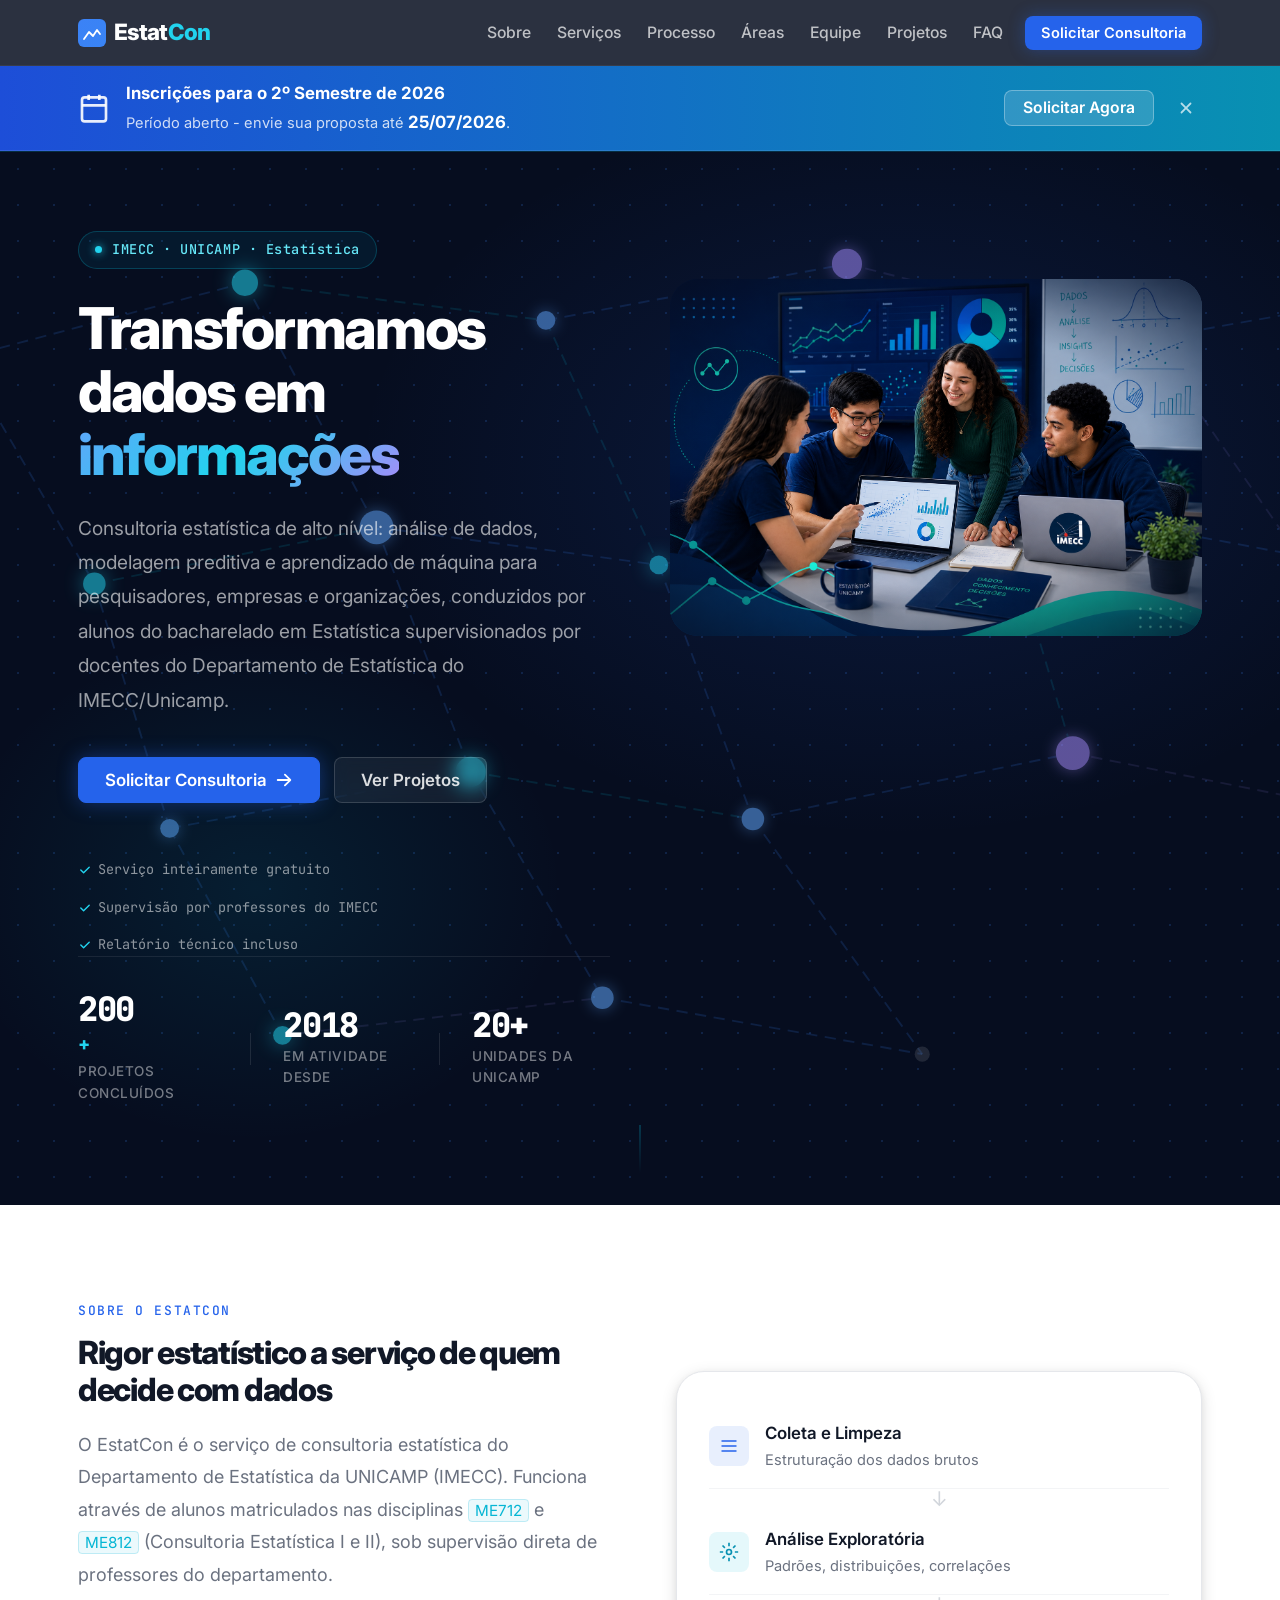
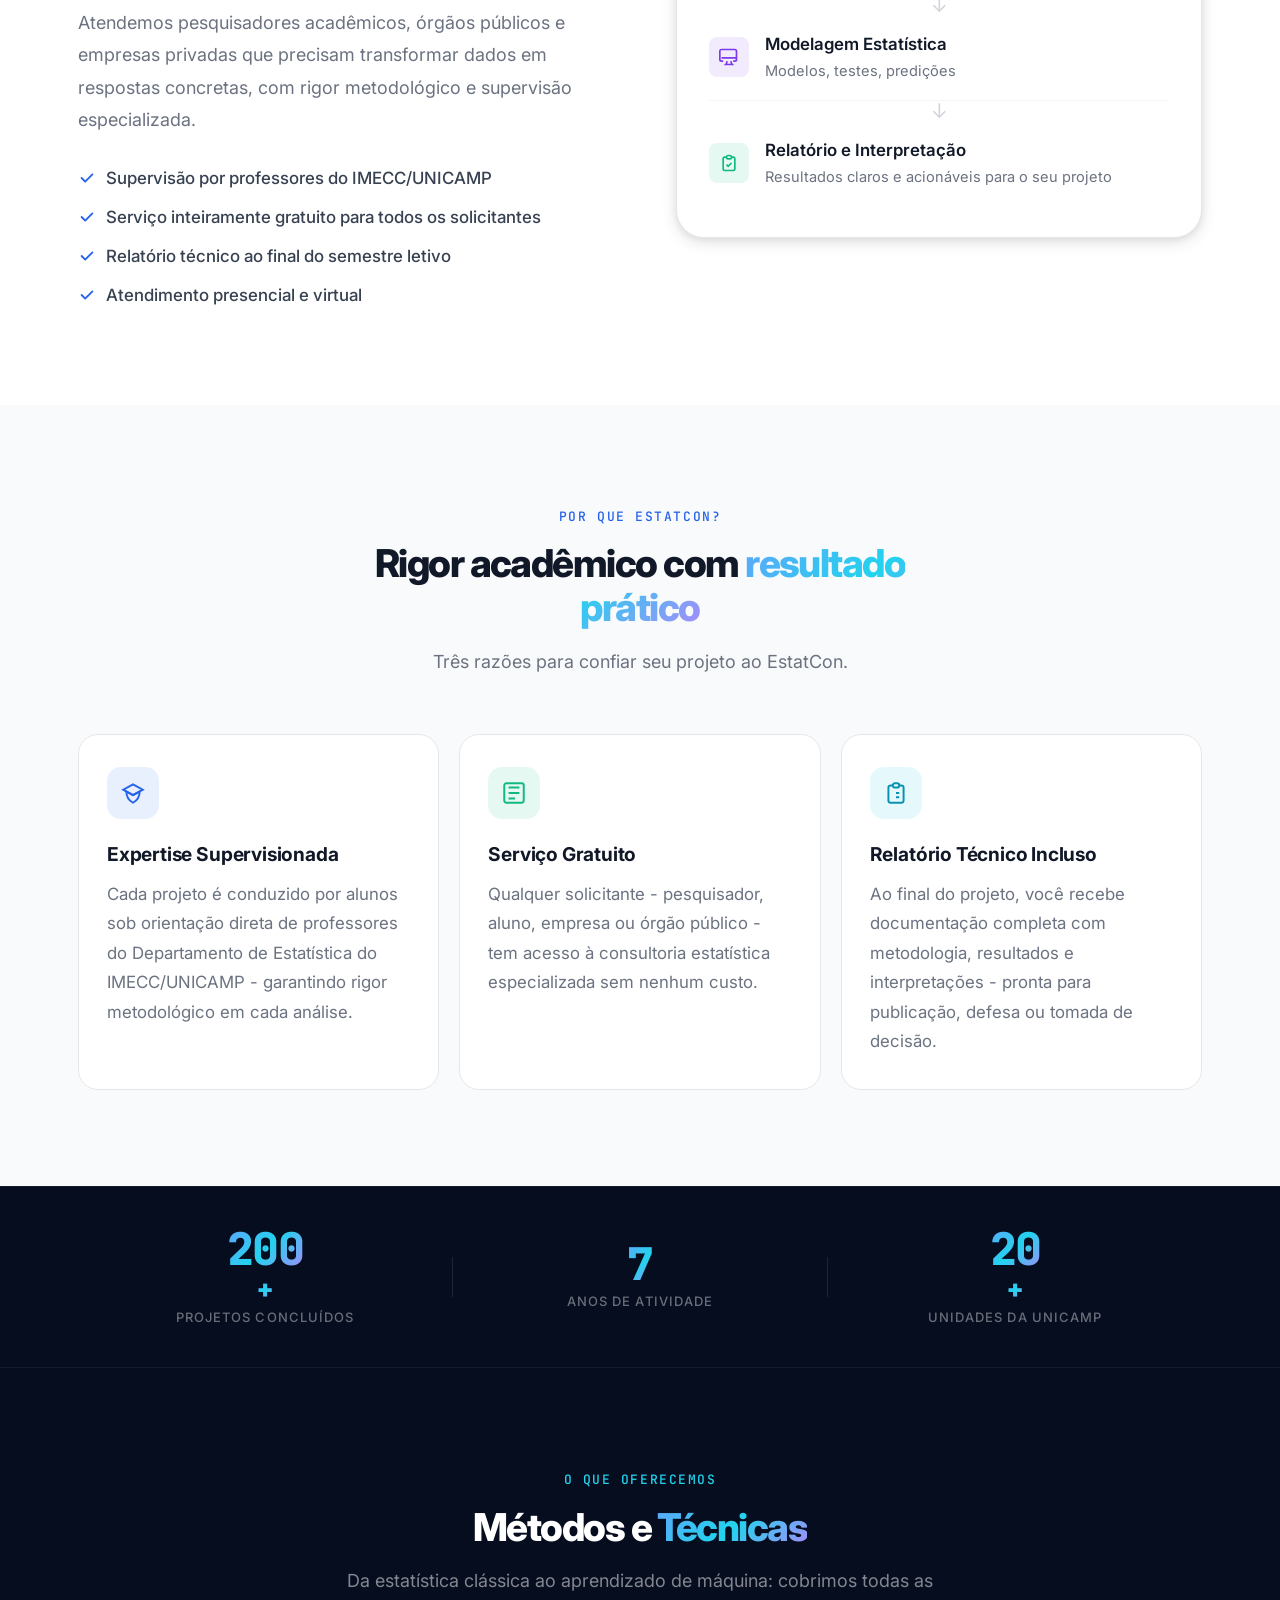
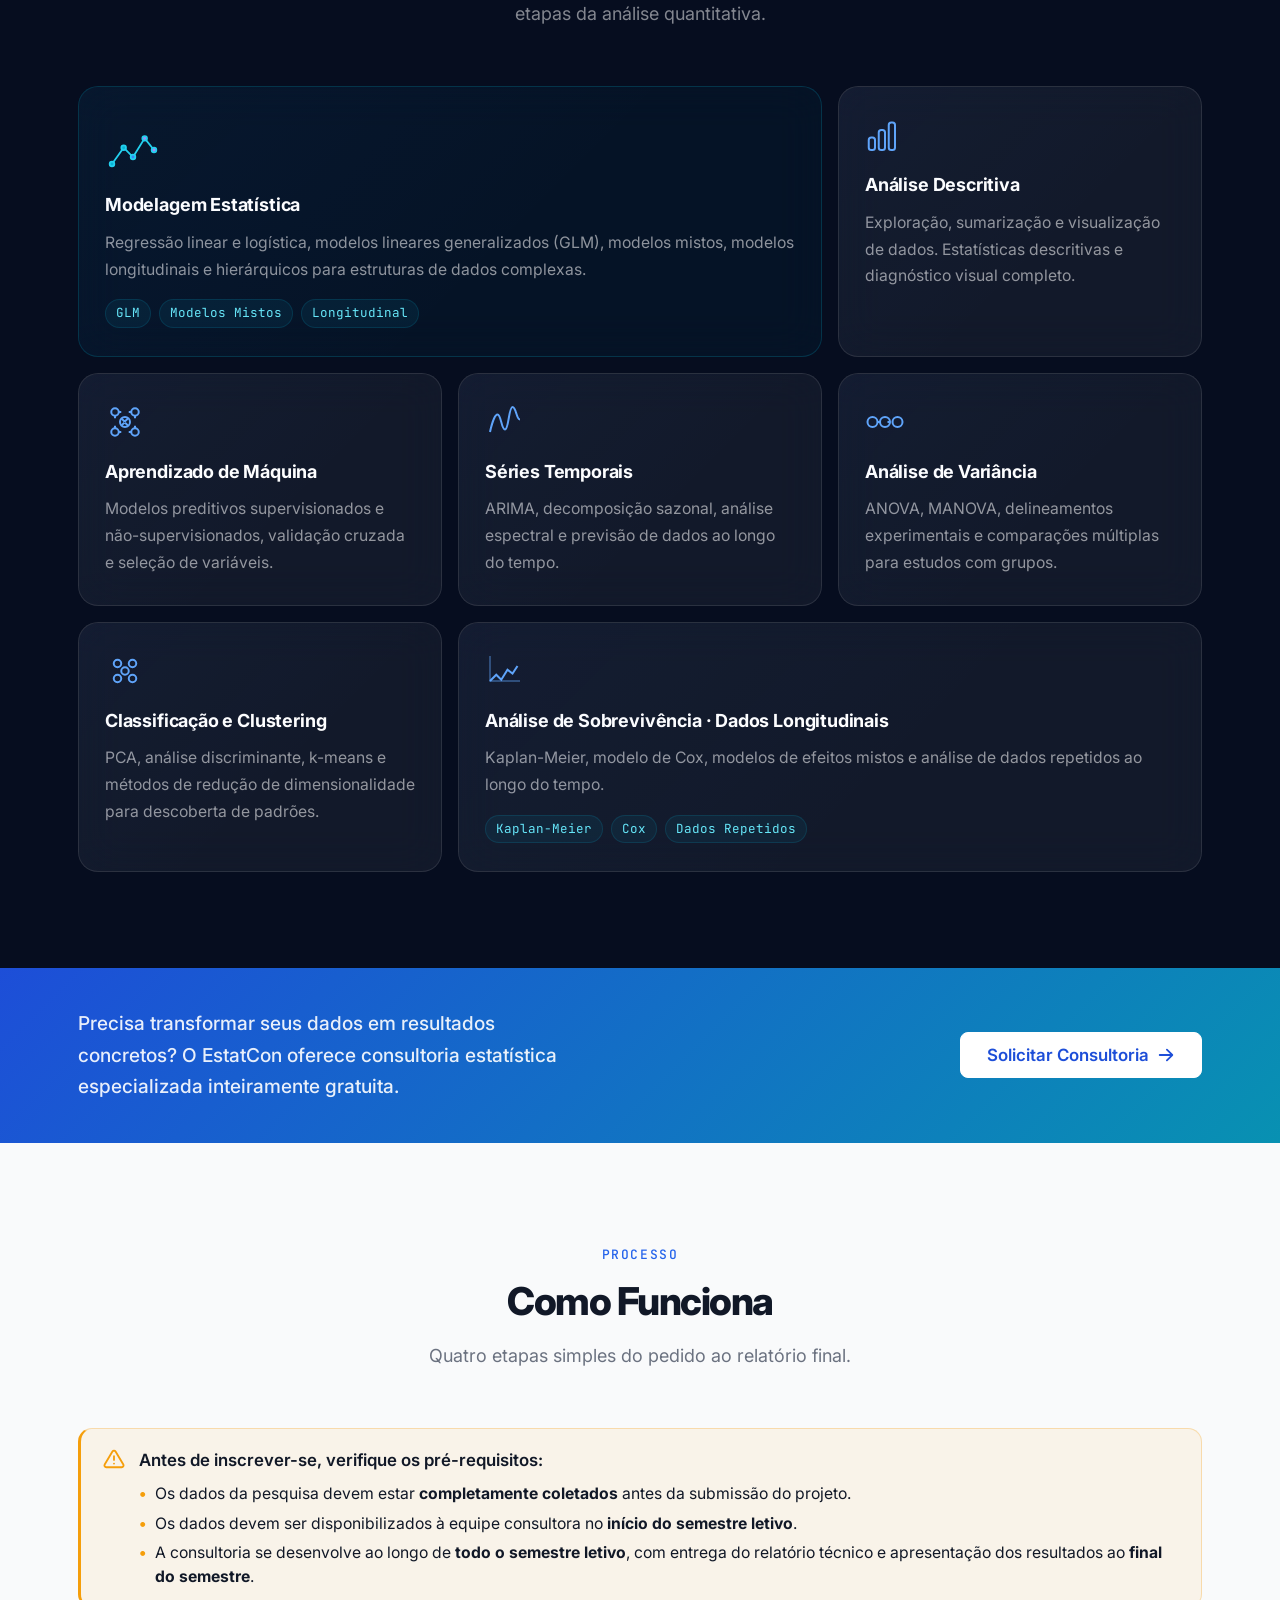
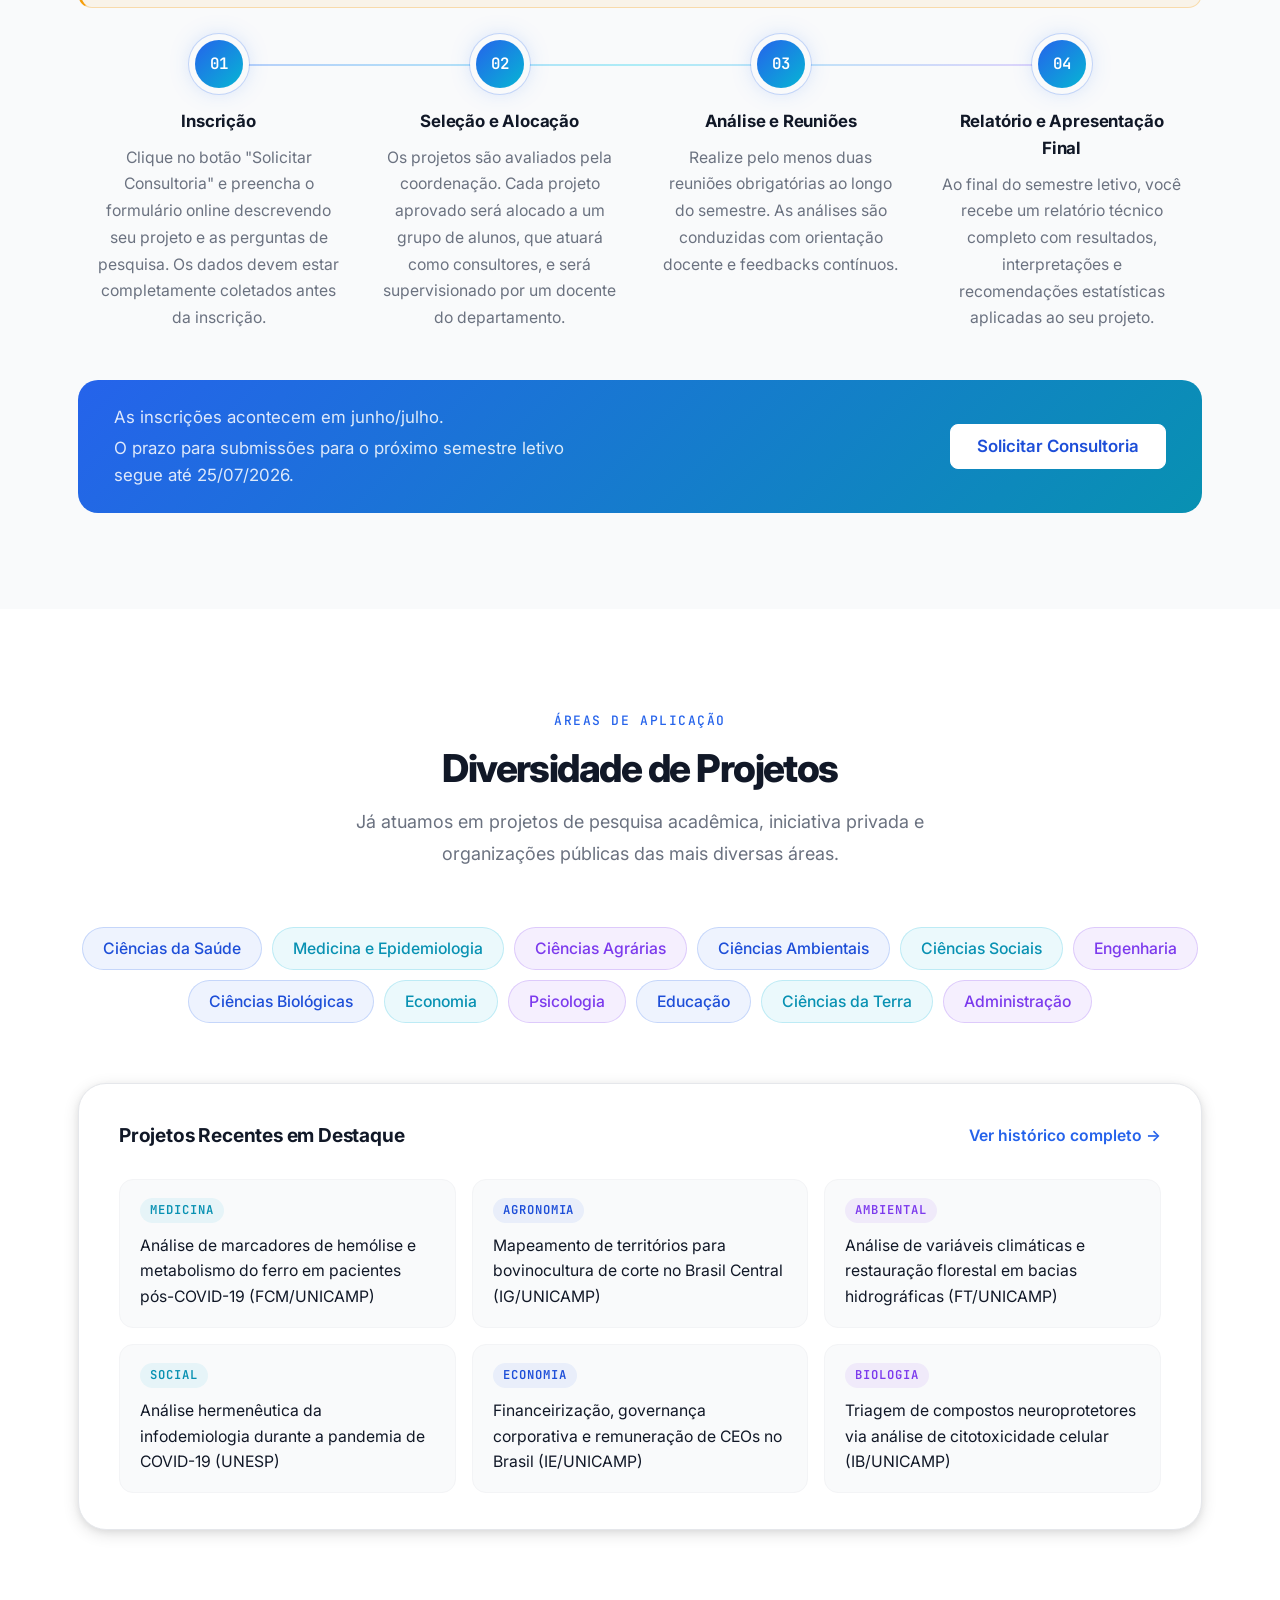
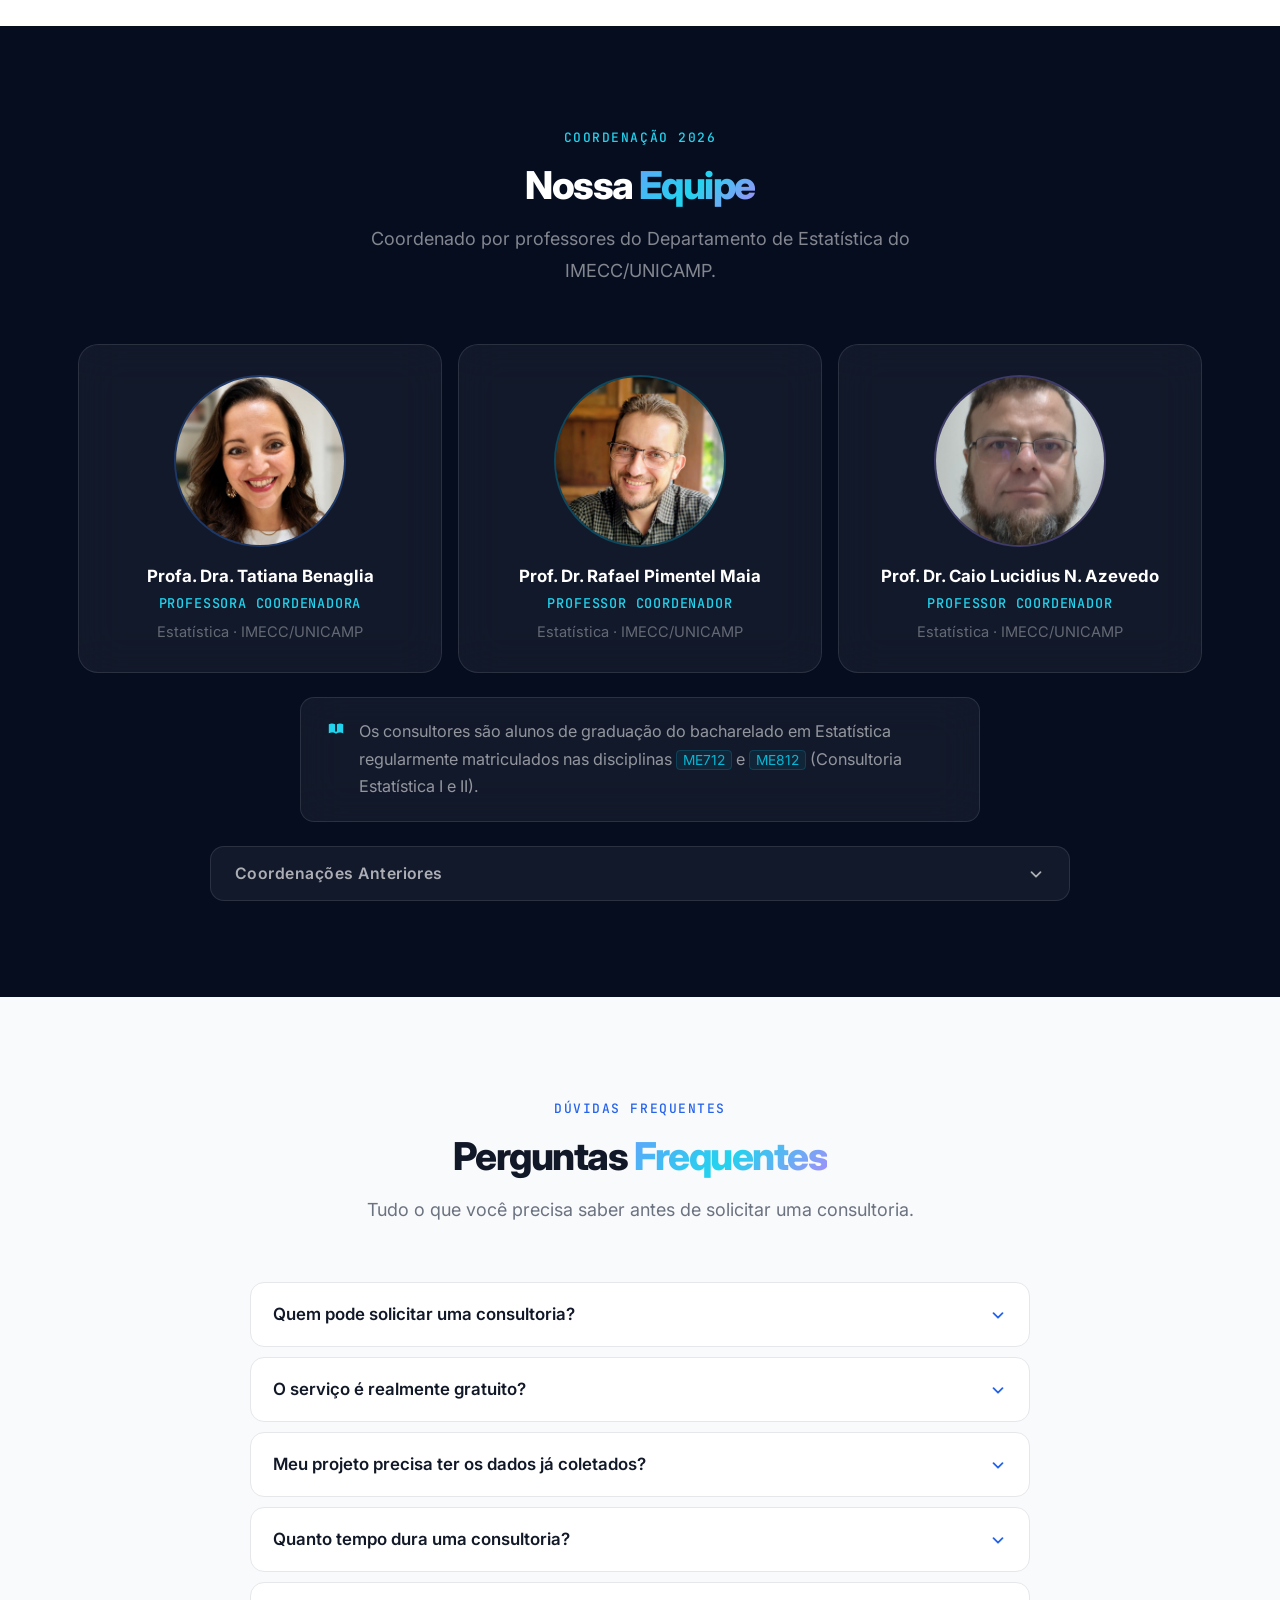
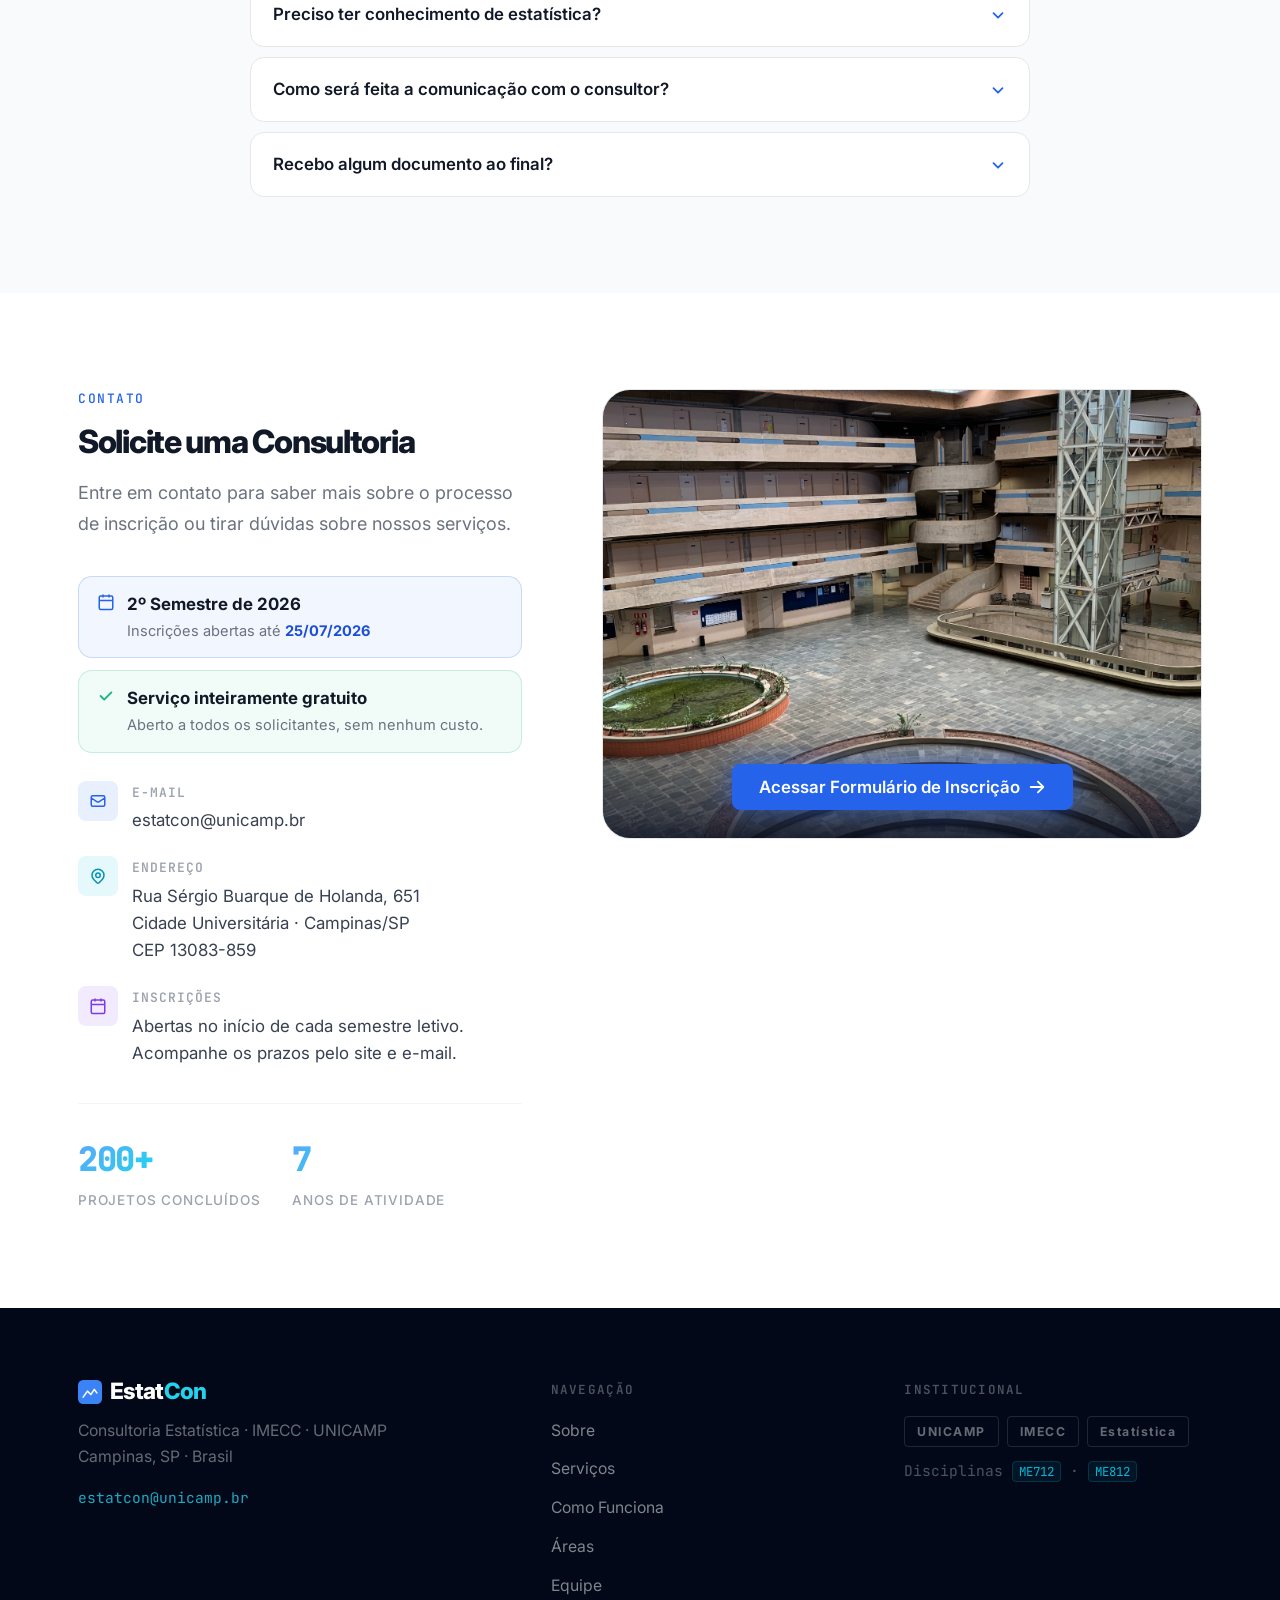
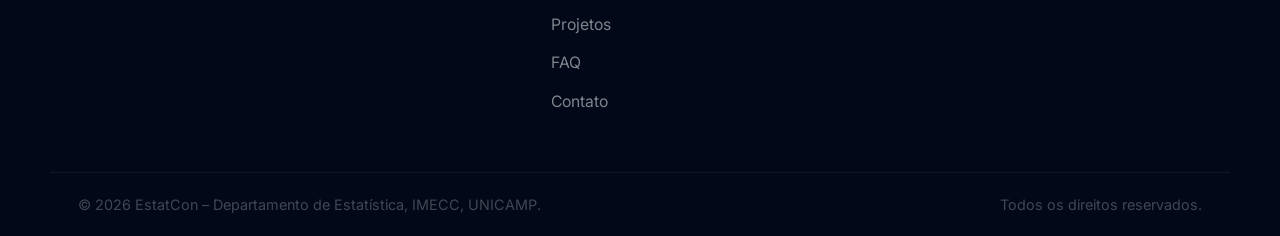
==== index.html @ 81c62fe1 "Add prof. Caio Azevedo's photo to team section Replaces placeholder avatar icon with actual photo, m" ====
<!DOCTYPE html>
<html lang="pt-BR">
<head>
  <meta charset="UTF-8" />
  <meta name="viewport" content="width=device-width, initial-scale=1.0" />
  <title>EstatCon – Consultoria Estatística UNICAMP</title>
  <meta name="description" content="Serviço de consultoria estatística da UNICAMP. Análise de dados, modelos preditivos e IA para pesquisadores, empresas e organizações." />
  <link rel="preconnect" href="https://fonts.googleapis.com" />
  <link rel="preconnect" href="https://fonts.gstatic.com" crossorigin />
  <link href="https://fonts.googleapis.com/css2?family=Inter:wght@400;500;600;700;800&family=JetBrains+Mono:wght@400;500&display=swap" rel="stylesheet" />
  <link rel="stylesheet" href="style.css" />
</head>
<body>

  <!-- SKIP LINK -->
  <a href="#main-content" class="skip-link">Pular para o conteúdo</a>

  <!-- NAV -->
  <header class="nav-wrap" id="top">
    <nav class="nav container">
      <a href="#top" class="nav-logo" aria-label="EstatCon – início">
        <span class="logo-mark" aria-hidden="true">
          <svg width="28" height="28" viewBox="0 0 28 28" fill="none">
            <rect width="28" height="28" rx="6" fill="url(#lg)"/>
            <defs><linearGradient id="lg" x1="0" y1="0" x2="28" y2="28"><stop stop-color="#3B82F6"/><stop offset="1" stop-color="#06B6D4"/></linearGradient></defs>
            <path d="M6 20l5-7 4 4 4-6 3 4" stroke="white" stroke-width="1.8" stroke-linecap="round" stroke-linejoin="round"/>
          </svg>
        </span>
        <span class="logo-text"><span class="logo-e">Estat</span><span class="logo-c">Con</span></span>
      </a>
      <button class="nav-toggle" aria-label="Abrir menu de navegação" aria-expanded="false">
        <span></span><span></span><span></span>
      </button>
      <ul class="nav-links" role="list">
        <li><a href="#sobre">Sobre</a></li>
        <li><a href="#servicos">Serviços</a></li>
        <li><a href="#como-funciona">Processo</a></li>
        <li><a href="#areas">Áreas</a></li>
        <li><a href="#equipe">Equipe</a></li>
        <li><a href="projetos.html">Projetos</a></li>
        <li><a href="#faq">FAQ</a></li>
        <li><a href="#contato" class="nav-cta">Solicitar Consultoria</a></li>
      </ul>
    </nav>
  </header>

  <main id="main-content">

    <!-- INSCRIPTION BANNER — toggle via INSCRICOES_ABERTAS em main.js -->
    <div class="inscricao-banner" id="inscricao-banner" role="status" aria-label="Período de inscrições aberto" hidden>
      <div class="container inscricao-inner">
        <div class="inscricao-icon" aria-hidden="true">
          <svg viewBox="0 0 24 24" fill="none" stroke="currentColor" stroke-width="2"><rect x="3" y="4" width="18" height="18" rx="2"/><path d="M16 2v4M8 2v4M3 10h18"/></svg>
        </div>
        <div class="inscricao-text">
          <strong>Inscrições para o 2º Semestre de 2026</strong>
          <span>Período aberto - envie sua proposta até <strong>25/07/2026</strong>.</span>
        </div>
        <a href="#contato" class="btn btn-sm inscricao-cta">Solicitar Agora</a>
        <button class="inscricao-close" id="inscricao-close" aria-label="Fechar aviso">
          <svg viewBox="0 0 20 20" fill="currentColor" aria-hidden="true"><path fill-rule="evenodd" d="M4.293 4.293a1 1 0 011.414 0L10 8.586l4.293-4.293a1 1 0 111.414 1.414L11.414 10l4.293 4.293a1 1 0 01-1.414 1.414L10 11.414l-4.293 4.293a1 1 0 01-1.414-1.414L8.586 10 4.293 5.707a1 1 0 010-1.414z" clip-rule="evenodd"/></svg>
        </button>
      </div>
    </div>

    <!-- ============================================================
         HERO
    ============================================================ -->
    <section class="hero" aria-label="Apresentação do EstatCon">

      <!-- Animated neural network -->
      <div class="hero-network" aria-hidden="true">
        <svg class="neural-svg" viewBox="0 0 900 560" preserveAspectRatio="xMidYMid slice">
          <defs>
            <filter id="glow-blue">
              <feGaussianBlur stdDeviation="3" result="blur"/>
              <feMerge><feMergeNode in="blur"/><feMergeNode in="SourceGraphic"/></feMerge>
            </filter>
            <filter id="glow-cyan">
              <feGaussianBlur stdDeviation="4" result="blur"/>
              <feMerge><feMergeNode in="blur"/><feMergeNode in="SourceGraphic"/></feMerge>
            </filter>
          </defs>
          <!-- Edges -->
          <g class="net-edges" stroke-width="1">
            <line x1="90" y1="110" x2="240" y2="70" class="edge e1"/>
            <line x1="240" y1="70" x2="400" y2="90" class="edge e2"/>
            <line x1="400" y1="90" x2="560" y2="60" class="edge e3"/>
            <line x1="560" y1="60" x2="720" y2="100" class="edge e4"/>
            <line x1="720" y1="100" x2="860" y2="75" class="edge e5"/>
            <line x1="90" y1="110" x2="160" y2="230" class="edge e6"/>
            <line x1="160" y1="230" x2="310" y2="200" class="edge e7"/>
            <line x1="310" y1="200" x2="460" y2="220" class="edge e8"/>
            <line x1="460" y1="220" x2="640" y2="185" class="edge e9"/>
            <line x1="640" y1="185" x2="800" y2="215" class="edge e10"/>
            <line x1="240" y1="70" x2="310" y2="200" class="edge e11"/>
            <line x1="400" y1="90" x2="460" y2="220" class="edge e12"/>
            <line x1="560" y1="60" x2="640" y2="185" class="edge e13"/>
            <line x1="720" y1="100" x2="800" y2="215" class="edge e14"/>
            <line x1="160" y1="230" x2="200" y2="360" class="edge e15"/>
            <line x1="200" y1="360" x2="360" y2="330" class="edge e16"/>
            <line x1="360" y1="330" x2="510" y2="355" class="edge e17"/>
            <line x1="510" y1="355" x2="680" y2="320" class="edge e18"/>
            <line x1="680" y1="320" x2="830" y2="350" class="edge e19"/>
            <line x1="310" y1="200" x2="360" y2="330" class="edge e20"/>
            <line x1="460" y1="220" x2="510" y2="355" class="edge e21"/>
            <line x1="640" y1="185" x2="680" y2="320" class="edge e22"/>
            <line x1="200" y1="360" x2="260" y2="470" class="edge e23"/>
            <line x1="260" y1="470" x2="430" y2="450" class="edge e24"/>
            <line x1="430" y1="450" x2="600" y2="480" class="edge e25"/>
            <line x1="360" y1="330" x2="430" y2="450" class="edge e26"/>
            <line x1="510" y1="355" x2="600" y2="480" class="edge e27"/>
          </g>
          <!-- Nodes -->
          <g class="net-nodes">
            <circle cx="90"  cy="110" r="5"  class="node n-blue  d1"/>
            <circle cx="240" cy="70"  r="7"  class="node n-cyan  d2"/>
            <circle cx="400" cy="90"  r="5"  class="node n-blue  d3"/>
            <circle cx="560" cy="60"  r="8"  class="node n-purple d4"/>
            <circle cx="720" cy="100" r="5"  class="node n-blue  d5"/>
            <circle cx="860" cy="75"  r="4"  class="node n-muted d6"/>
            <circle cx="160" cy="230" r="6"  class="node n-cyan  d1"/>
            <circle cx="310" cy="200" r="9"  class="node n-blue  d3"/>
            <circle cx="460" cy="220" r="5"  class="node n-cyan  d2"/>
            <circle cx="640" cy="185" r="7"  class="node n-purple d5"/>
            <circle cx="800" cy="215" r="4"  class="node n-muted d4"/>
            <circle cx="200" cy="360" r="5"  class="node n-blue  d2"/>
            <circle cx="360" cy="330" r="8"  class="node n-cyan  d1"/>
            <circle cx="510" cy="355" r="6"  class="node n-blue  d4"/>
            <circle cx="680" cy="320" r="9"  class="node n-purple d3"/>
            <circle cx="830" cy="350" r="4"  class="node n-muted d5"/>
            <circle cx="260" cy="470" r="5"  class="node n-cyan  d3"/>
            <circle cx="430" cy="450" r="6"  class="node n-blue  d1"/>
            <circle cx="600" cy="480" r="4"  class="node n-muted d2"/>
          </g>
          <!-- Scan line -->
          <line class="scan-line" x1="0" y1="0" x2="900" y2="0"/>
        </svg>
      </div>

      <!-- Content -->
      <div class="container hero-layout">
        <div class="hero-content">
          <div class="hero-badge" aria-label="IMECC · UNICAMP">
            <span class="badge-dot" aria-hidden="true"></span>
            <span class="badge-mono">IMECC · UNICAMP · Estatística</span>
          </div>

          <h1>
            Transformamos dados em<br>
            <span class="gradient-text">informações</span>
          </h1>

          <p class="hero-lead">
            Consultoria estatística de alto nível: análise de dados, modelagem preditiva e aprendizado de máquina para pesquisadores, empresas e organizações, conduzidos por alunos do bacharelado em Estatística supervisionados por docentes do Departamento de Estatística do IMECC/Unicamp.
          </p>

          <div class="hero-actions">
            <a href="#contato" class="btn btn-primary">
              Solicitar Consultoria
              <svg aria-hidden="true" viewBox="0 0 20 20" fill="currentColor"><path fill-rule="evenodd" d="M10.293 3.293a1 1 0 011.414 0l6 6a1 1 0 010 1.414l-6 6a1 1 0 01-1.414-1.414L14.586 11H3a1 1 0 110-2h11.586l-4.293-4.293a1 1 0 010-1.414z" clip-rule="evenodd"/></svg>
            </a>
            <a href="projetos.html" class="btn btn-ghost">Ver Projetos</a>
          </div>

          <div class="hero-trust" aria-label="Diferenciais do EstatCon">
            <span>
              <svg aria-hidden="true" viewBox="0 0 20 20" fill="currentColor"><path fill-rule="evenodd" d="M16.707 5.293a1 1 0 010 1.414l-8 8a1 1 0 01-1.414 0l-4-4a1 1 0 011.414-1.414L8 12.586l7.293-7.293a1 1 0 011.414 0z"/></svg>
              Serviço inteiramente gratuito
            </span>
            <span class="trust-sep" aria-hidden="true"></span>
            <span>
              <svg aria-hidden="true" viewBox="0 0 20 20" fill="currentColor"><path fill-rule="evenodd" d="M16.707 5.293a1 1 0 010 1.414l-8 8a1 1 0 01-1.414 0l-4-4a1 1 0 011.414-1.414L8 12.586l7.293-7.293a1 1 0 011.414 0z"/></svg>
              Supervisão por professores do IMECC
            </span>
            <span class="trust-sep" aria-hidden="true"></span>
            <span>
              <svg aria-hidden="true" viewBox="0 0 20 20" fill="currentColor"><path fill-rule="evenodd" d="M16.707 5.293a1 1 0 010 1.414l-8 8a1 1 0 01-1.414 0l-4-4a1 1 0 011.414-1.414L8 12.586l7.293-7.293a1 1 0 011.414 0z"/></svg>
              Relatório técnico incluso
            </span>
          </div>

          <div class="hero-stats" aria-label="Estatísticas">
            <div class="hero-stat">
              <span class="hero-stat-n" data-count="200">0</span><span class="hero-stat-plus">+</span>
              <span class="hero-stat-l">Projetos concluídos</span>
            </div>
            <div class="hero-stat-div" aria-hidden="true"></div>
            <div class="hero-stat">
              <span class="hero-stat-n" data-count="2018">0</span>
              <span class="hero-stat-l">Em atividade desde</span>
            </div>
            <div class="hero-stat-div" aria-hidden="true"></div>
            <div class="hero-stat">
              <span class="hero-stat-n">20+</span>
              <span class="hero-stat-l">Unidades da UNICAMP</span>
            </div>
          </div>
        </div>

        <!-- Hero image -->
        <div class="hero-img-wrap">
          <img
            src="imagens/sobre.png"
            alt="Interior do IMECC/UNICAMP"
            class="hero-img"
            width="580" height="440"
            loading="eager"
          />
        </div>
      </div>

      <!-- Scroll cue -->
      <div class="scroll-cue" aria-hidden="true">
        <div class="scroll-line"></div>
      </div>
    </section>

    <!-- ============================================================
         SOBRE
    ============================================================ -->
    <section class="section bg-white" id="sobre">
      <div class="container">
        <div class="about-split">
          <div class="about-text reveal">
            <span class="section-tag">Sobre o EstatCon</span>
            <h2>Rigor estatístico a serviço de quem decide com dados</h2>
            <p>O EstatCon é o serviço de consultoria estatística do Departamento de Estatística da UNICAMP (IMECC). Funciona através de alunos matriculados nas disciplinas <span class="mono-inline">ME712</span> e <span class="mono-inline">ME812</span> (Consultoria Estatística I e II), sob supervisão direta de professores do departamento.</p>
            <p>Atendemos pesquisadores acadêmicos, órgãos públicos e empresas privadas que precisam transformar dados em respostas concretas, com rigor metodológico e supervisão especializada.</p>
            <ul class="check-list" role="list">
              <li>
                <svg aria-hidden="true" viewBox="0 0 20 20" fill="currentColor"><path fill-rule="evenodd" d="M16.707 5.293a1 1 0 010 1.414l-8 8a1 1 0 01-1.414 0l-4-4a1 1 0 011.414-1.414L8 12.586l7.293-7.293a1 1 0 011.414 0z"/></svg>
                Supervisão por professores do IMECC/UNICAMP
              </li>
              <li>
                <svg aria-hidden="true" viewBox="0 0 20 20" fill="currentColor"><path fill-rule="evenodd" d="M16.707 5.293a1 1 0 010 1.414l-8 8a1 1 0 01-1.414 0l-4-4a1 1 0 011.414-1.414L8 12.586l7.293-7.293a1 1 0 011.414 0z"/></svg>
                Serviço inteiramente gratuito para todos os solicitantes
              </li>
              <li>
                <svg aria-hidden="true" viewBox="0 0 20 20" fill="currentColor"><path fill-rule="evenodd" d="M16.707 5.293a1 1 0 010 1.414l-8 8a1 1 0 01-1.414 0l-4-4a1 1 0 011.414-1.414L8 12.586l7.293-7.293a1 1 0 011.414 0z"/></svg>
                Relatório técnico ao final do semestre letivo
              </li>
              <li>
                <svg aria-hidden="true" viewBox="0 0 20 20" fill="currentColor"><path fill-rule="evenodd" d="M16.707 5.293a1 1 0 010 1.414l-8 8a1 1 0 01-1.414 0l-4-4a1 1 0 011.414-1.414L8 12.586l7.293-7.293a1 1 0 011.414 0z"/></svg>
                Atendimento presencial e virtual
              </li>
            </ul>
          </div>
          <div class="about-visual reveal">
            <!-- Data pipeline illustration -->
            <div class="pipeline-card">
              <div class="pipeline-step">
                <div class="pipe-icon blue"><svg viewBox="0 0 24 24" fill="none" stroke="currentColor" stroke-width="2"><path d="M3 12h18M3 6h18M3 18h18"/></svg></div>
                <div class="pipe-text">
                  <strong>Coleta e Limpeza</strong>
                  <span>Estruturação dos dados brutos</span>
                </div>
              </div>
              <div class="pipe-arrow" aria-hidden="true">↓</div>
              <div class="pipeline-step">
                <div class="pipe-icon cyan"><svg viewBox="0 0 24 24" fill="none" stroke="currentColor" stroke-width="2"><circle cx="12" cy="12" r="3"/><path d="M12 1v4M12 19v4M4.22 4.22l2.83 2.83M16.95 16.95l2.83 2.83M1 12h4M19 12h4M4.22 19.78l2.83-2.83M16.95 7.05l2.83-2.83"/></svg></div>
                <div class="pipe-text">
                  <strong>Análise Exploratória</strong>
                  <span>Padrões, distribuições, correlações</span>
                </div>
              </div>
              <div class="pipe-arrow" aria-hidden="true">↓</div>
              <div class="pipeline-step">
                <div class="pipe-icon purple"><svg viewBox="0 0 24 24" fill="none" stroke="currentColor" stroke-width="2"><path d="M9.75 17L9 20l-1 1h8l-1-1-.75-3M3 13h18M5 17H3a2 2 0 01-2-2V5a2 2 0 012-2h16a2 2 0 012 2v10a2 2 0 01-2 2h-2"/></svg></div>
                <div class="pipe-text">
                  <strong>Modelagem Estatística</strong>
                  <span>Modelos, testes, predições</span>
                </div>
              </div>
              <div class="pipe-arrow" aria-hidden="true">↓</div>
              <div class="pipeline-step">
                <div class="pipe-icon green"><svg viewBox="0 0 24 24" fill="none" stroke="currentColor" stroke-width="2"><path d="M9 5H7a2 2 0 00-2 2v12a2 2 0 002 2h10a2 2 0 002-2V7a2 2 0 00-2-2h-2M9 5a2 2 0 002 2h2a2 2 0 002-2M9 5a2 2 0 012-2h2a2 2 0 012 2m-6 9l2 2 4-4"/></svg></div>
                <div class="pipe-text">
                  <strong>Relatório e Interpretação</strong>
                  <span>Resultados claros e acionáveis para o seu projeto</span>
                </div>
              </div>
            </div>
          </div>
        </div>
      </div>
    </section>

    <!-- ============================================================
         POR QUE ESTATCON?
    ============================================================ -->
    <section class="section bg-gray" id="vantagens">
      <div class="container">
        <div class="section-header reveal">
          <span class="section-tag">Por que EstatCon?</span>
          <h2>Rigor acadêmico com <span class="gradient-text">resultado prático</span></h2>
          <p class="section-lead">Três razões para confiar seu projeto ao EstatCon.</p>
        </div>
        <div class="vantagens-grid reveal">
          <div class="vantagem-card">
            <div class="vantagem-icon blue" aria-hidden="true">
              <svg viewBox="0 0 24 24" fill="none" stroke="currentColor" stroke-width="1.8"><path d="M12 14l9-5-9-5-9 5 9 5z"/><path d="M12 14l6.16-3.422A12.083 12.083 0 0112 21a12.083 12.083 0 01-6.16-10.422L12 14z"/></svg>
            </div>
            <h3>Expertise Supervisionada</h3>
            <p>Cada projeto é conduzido por alunos sob orientação direta de professores do Departamento de Estatística do IMECC/UNICAMP - garantindo rigor metodológico em cada análise.</p>
          </div>
          <div class="vantagem-card">
            <div class="vantagem-icon green" aria-hidden="true">
              <svg viewBox="0 0 24 24" fill="none" stroke="currentColor" stroke-width="1.8"><path d="M7 7h10M7 12h10M7 17h6"/><rect x="3" y="3" width="18" height="18" rx="2"/></svg>
            </div>
            <h3>Serviço Gratuito</h3>
            <p>Qualquer solicitante - pesquisador, aluno, empresa ou órgão público - tem acesso à consultoria estatística especializada sem nenhum custo.</p>
          </div>
          <div class="vantagem-card">
            <div class="vantagem-icon cyan" aria-hidden="true">
              <svg viewBox="0 0 24 24" fill="none" stroke="currentColor" stroke-width="1.8"><path d="M9 5H7a2 2 0 00-2 2v12a2 2 0 002 2h10a2 2 0 002-2V7a2 2 0 00-2-2h-2M9 5a2 2 0 002 2h2a2 2 0 002-2M9 5a2 2 0 012-2h2a2 2 0 012 2m-3 7h3m-3 4h3m-6-4h.01M9 16h.01"/></svg>
            </div>
            <h3>Relatório Técnico Incluso</h3>
            <p>Ao final do projeto, você recebe documentação completa com metodologia, resultados e interpretações - pronta para publicação, defesa ou tomada de decisão.</p>
          </div>
        </div>
      </div>
    </section>

    <!-- Stats bar -->
    <div class="stats-bar" aria-label="Números do EstatCon">
      <div class="container stats-bar-inner">
        <div class="sbar-item">
          <span class="sbar-n gradient-text" data-count="200">0</span><span class="sbar-pct gradient-text">+</span>
          <span class="sbar-l">Projetos concluídos</span>
        </div>
        <div class="sbar-div" aria-hidden="true"></div>
        <div class="sbar-item">
          <span class="sbar-n gradient-text" data-count="7">0</span>
          <span class="sbar-l">Anos de atividade</span>
        </div>
        <div class="sbar-div" aria-hidden="true"></div>
        <div class="sbar-item">
          <span class="sbar-n gradient-text" data-count="20">0</span><span class="sbar-pct gradient-text">+</span>
          <span class="sbar-l">Unidades da UNICAMP</span>
        </div>
      </div>
    </div>

    <!-- ============================================================
         SERVIÇOS — bento grid dark
    ============================================================ -->
    <section class="section bg-dark" id="servicos">
      <div class="container">
        <div class="section-header center-dark reveal">
          <span class="section-tag-dark">O que oferecemos</span>
          <h2 class="text-white">Métodos e <span class="gradient-text">Técnicas</span></h2>
          <p class="section-lead-dark">Da estatística clássica ao aprendizado de máquina: cobrimos todas as etapas da análise quantitativa.</p>
        </div>
        <div class="bento-grid reveal">
          <!-- Featured -->
          <div class="bento-card bento-featured glass-card">
            <div class="bento-icon-lg" aria-hidden="true">
              <svg viewBox="0 0 48 48" fill="none" stroke="currentColor" stroke-width="1.5"><path d="M6 42L16 28l8 8 10-16 8 10"/><circle cx="6" cy="42" r="2" fill="#06B6D4"/><circle cx="16" cy="28" r="2" fill="#06B6D4"/><circle cx="24" cy="36" r="2" fill="#3B82F6"/><circle cx="34" cy="20" r="2" fill="#A78BFA"/><circle cx="42" cy="30" r="2" fill="#A78BFA"/></svg>
            </div>
            <h3>Modelagem Estatística</h3>
            <p>Regressão linear e logística, modelos lineares generalizados (GLM), modelos mistos, modelos longitudinais e hierárquicos para estruturas de dados complexas.</p>
            <div class="bento-tags">
              <span>GLM</span><span>Modelos Mistos</span><span>Longitudinal</span>
            </div>
          </div>
          <!-- 2: Descritiva -->
          <div class="bento-card glass-card">
            <div class="bento-icon" aria-hidden="true">
              <svg viewBox="0 0 32 32" fill="none" stroke="currentColor" stroke-width="1.6"><rect x="3" y="18" width="5" height="10" rx="2"/><rect x="11" y="12" width="5" height="16" rx="2"/><rect x="19" y="6" width="5" height="22" rx="2"/></svg>
            </div>
            <h3>Análise Descritiva</h3>
            <p>Exploração, sumarização e visualização de dados. Estatísticas descritivas e diagnóstico visual completo.</p>
          </div>
          <!-- 3: ML -->
          <div class="bento-card glass-card">
            <div class="bento-icon" aria-hidden="true">
              <svg viewBox="0 0 32 32" fill="none" stroke="currentColor" stroke-width="1.6"><circle cx="8" cy="8" r="3"/><circle cx="24" cy="8" r="3"/><circle cx="8" cy="24" r="3"/><circle cx="24" cy="24" r="3"/><circle cx="16" cy="16" r="4"/><path d="M11 8h2M19 8h2M8 11v2M8 19v2M11 24h2M19 24h2M24 11v2M24 19v2M13 13l2.5 2.5M18.5 13l-2.5 2.5M13 19l2.5-2.5M18.5 19l-2.5-2.5"/></svg>
            </div>
            <h3>Aprendizado de Máquina</h3>
            <p>Modelos preditivos supervisionados e não-supervisionados, validação cruzada e seleção de variáveis.</p>
          </div>
          <!-- 4: Séries temporais -->
          <div class="bento-card glass-card">
            <div class="bento-icon" aria-hidden="true">
              <svg viewBox="0 0 32 32" fill="none" stroke="currentColor" stroke-width="1.6"><path d="M4 24c0 0 3-14 6-14s3 12 6 12 3-18 6-18 3 10 6 10"/></svg>
            </div>
            <h3>Séries Temporais</h3>
            <p>ARIMA, decomposição sazonal, análise espectral e previsão de dados ao longo do tempo.</p>
          </div>
          <!-- 5: ANOVA -->
          <div class="bento-card glass-card">
            <div class="bento-icon" aria-hidden="true">
              <svg viewBox="0 0 32 32" fill="none" stroke="currentColor" stroke-width="1.6"><circle cx="16" cy="16" r="4"/><circle cx="6" cy="16" r="4"/><circle cx="26" cy="16" r="4"/><path d="M10 16h2M18 16h2"/></svg>
            </div>
            <h3>Análise de Variância</h3>
            <p>ANOVA, MANOVA, delineamentos experimentais e comparações múltiplas para estudos com grupos.</p>
          </div>
          <!-- 6: Clustering -->
          <div class="bento-card glass-card">
            <div class="bento-icon" aria-hidden="true">
              <svg viewBox="0 0 32 32" fill="none" stroke="currentColor" stroke-width="1.6"><circle cx="10" cy="10" r="3"/><circle cx="22" cy="10" r="3"/><circle cx="10" cy="22" r="3"/><circle cx="22" cy="22" r="3"/><circle cx="16" cy="16" r="3"/></svg>
            </div>
            <h3>Classificação e Clustering</h3>
            <p>PCA, análise discriminante, k-means e métodos de redução de dimensionalidade para descoberta de padrões.</p>
          </div>
          <!-- 7: Survival -->
          <div class="bento-card bento-wide glass-card">
            <div class="bento-icon" aria-hidden="true">
              <svg viewBox="0 0 32 32" fill="none" stroke="currentColor" stroke-width="1.6"><path d="M4 24l5-5 4 4 5-8 4 3 4-6"/><path d="M4 4v20h24" stroke-width="1.2" opacity=".5"/></svg>
            </div>
            <h3>Análise de Sobrevivência · Dados Longitudinais</h3>
            <p>Kaplan-Meier, modelo de Cox, modelos de efeitos mistos e análise de dados repetidos ao longo do tempo.</p>
            <div class="bento-tags">
              <span>Kaplan-Meier</span><span>Cox</span><span>Dados Repetidos</span>
            </div>
          </div>
        </div>
      </div>
    </section>

    <!-- Mid CTA -->
    <div class="mid-cta-banner">
      <div class="container mid-cta-inner">
        <p>Precisa transformar seus dados em resultados concretos? O EstatCon oferece consultoria estatística especializada inteiramente gratuita.</p>
        <a href="#contato" class="btn btn-primary">
          Solicitar Consultoria
          <svg aria-hidden="true" viewBox="0 0 20 20" fill="currentColor"><path fill-rule="evenodd" d="M10.293 3.293a1 1 0 011.414 0l6 6a1 1 0 010 1.414l-6 6a1 1 0 01-1.414-1.414L14.586 11H3a1 1 0 110-2h11.586l-4.293-4.293a1 1 0 010-1.414z" clip-rule="evenodd"/></svg>
        </a>
      </div>
    </div>

    <!-- ============================================================
         COMO FUNCIONA
    ============================================================ -->
    <section class="section bg-gray" id="como-funciona">
      <div class="container">
        <div class="section-header reveal">
          <span class="section-tag">Processo</span>
          <h2>Como Funciona</h2>
          <p class="section-lead">Quatro etapas simples do pedido ao relatório final.</p>
        </div>
        <div class="prereq-alert reveal" role="note">
          <svg aria-hidden="true" viewBox="0 0 24 24" fill="none" stroke="currentColor" stroke-width="2"><path stroke-linecap="round" stroke-linejoin="round" d="M12 9v4m0 4h.01M10.29 3.86L1.82 18a2 2 0 001.71 3h16.94a2 2 0 001.71-3L13.71 3.86a2 2 0 00-3.42 0z"/></svg>
          <div>
            <p class="prereq-alert-title">Antes de inscrever-se, verifique os pré-requisitos:</p>
            <ul>
              <li>Os dados da pesquisa devem estar <strong>completamente coletados</strong> antes da submissão do projeto.</li>
              <li>Os dados devem ser disponibilizados à equipe consultora no <strong>início do semestre letivo</strong>.</li>
              <li>A consultoria se desenvolve ao longo de <strong>todo o semestre letivo</strong>, com entrega do relatório técnico e apresentação dos resultados ao <strong>final do semestre</strong>.</li>
            </ul>
          </div>
        </div>
        <div class="process-grid reveal">
          <div class="process-step">
            <div class="process-num" aria-hidden="true"><span>01</span></div>
            <div class="process-body">
              <h3>Inscrição</h3>
              <p>Clique no botão "Solicitar Consultoria" e preencha o formulário online descrevendo seu projeto e as perguntas de pesquisa. Os dados devem estar completamente coletados antes da inscrição.</p>
            </div>
          </div>
          <div class="process-step">
            <div class="process-num" aria-hidden="true"><span>02</span></div>
            <div class="process-body">
              <h3>Seleção e Alocação</h3>
              <p>Os projetos são avaliados pela coordenação. Cada projeto aprovado será alocado a um grupo de alunos, que atuará como consultores, e será supervisionado por um docente do departamento.</p>
            </div>
          </div>
          <div class="process-step">
            <div class="process-num" aria-hidden="true"><span>03</span></div>
            <div class="process-body">
              <h3>Análise e Reuniões</h3>
              <p>Realize pelo menos duas reuniões obrigatórias ao longo do semestre. As análises são conduzidas com orientação docente e feedbacks contínuos.</p>
            </div>
          </div>
          <div class="process-step">
            <div class="process-num" aria-hidden="true"><span>04</span></div>
            <div class="process-body">
              <h3>Relatório e Apresentação Final</h3>
              <p>Ao final do semestre letivo, você recebe um relatório técnico completo com resultados, interpretações e recomendações estatísticas aplicadas ao seu projeto.</p>
            </div>
          </div>
        </div>
        <div class="process-cta reveal">
          <div class="process-cta-text">
            <p>As inscrições acontecem em junho/julho.</p>
            <p>O prazo para submissões para o próximo semestre letivo segue até 25/07/2026.</p>
          </div>
          <a href="#contato" class="btn btn-primary">Solicitar Consultoria</a>
        </div>
      </div>
    </section>

    <!-- ============================================================
         ÁREAS DE APLICAÇÃO
    ============================================================ -->
    <section class="section bg-white" id="areas">
      <div class="container">
        <div class="section-header reveal">
          <span class="section-tag">Áreas de Aplicação</span>
          <h2>Diversidade de Projetos</h2>
          <p class="section-lead">Já atuamos em projetos de pesquisa acadêmica, iniciativa privada e organizações públicas das mais diversas áreas.</p>
        </div>
        <div class="areas-cloud reveal">
          <span class="area-chip chip-blue">Ciências da Saúde</span>
          <span class="area-chip chip-cyan">Medicina e Epidemiologia</span>
          <span class="area-chip chip-purple">Ciências Agrárias</span>
          <span class="area-chip chip-blue">Ciências Ambientais</span>
          <span class="area-chip chip-cyan">Ciências Sociais</span>
          <span class="area-chip chip-purple">Engenharia</span>
          <span class="area-chip chip-blue">Ciências Biológicas</span>
          <span class="area-chip chip-cyan">Economia</span>
          <span class="area-chip chip-purple">Psicologia</span>
          <span class="area-chip chip-blue">Educação</span>
          <span class="area-chip chip-cyan">Ciências da Terra</span>
          <span class="area-chip chip-purple">Administração</span>
        </div>

        <div class="projects-showcase reveal">
          <div class="showcase-header">
            <h3>Projetos Recentes em Destaque</h3>
            <a href="projetos.html" class="link-arrow">Ver histórico completo →</a>
          </div>
          <div class="showcase-grid">
            <div class="showcase-card">
              <span class="sc-area cyan">Medicina</span>
              <p>Análise de marcadores de hemólise e metabolismo do ferro em pacientes pós-COVID-19 (FCM/UNICAMP)</p>
            </div>
            <div class="showcase-card">
              <span class="sc-area blue">Agronomia</span>
              <p>Mapeamento de territórios para bovinocultura de corte no Brasil Central (IG/UNICAMP)</p>
            </div>
            <div class="showcase-card">
              <span class="sc-area purple">Ambiental</span>
              <p>Análise de variáveis climáticas e restauração florestal em bacias hidrográficas (FT/UNICAMP)</p>
            </div>
            <div class="showcase-card">
              <span class="sc-area cyan">Social</span>
              <p>Análise hermenêutica da infodemiologia durante a pandemia de COVID-19 (UNESP)</p>
            </div>
            <div class="showcase-card">
              <span class="sc-area blue">Economia</span>
              <p>Financeirização, governança corporativa e remuneração de CEOs no Brasil (IE/UNICAMP)</p>
            </div>
            <div class="showcase-card">
              <span class="sc-area purple">Biologia</span>
              <p>Triagem de compostos neuroprotetores via análise de citotoxicidade celular (IB/UNICAMP)</p>
            </div>
          </div>
        </div>
      </div>
    </section>

    <!-- ============================================================
         EQUIPE
    ============================================================ -->
    <section class="section bg-dark" id="equipe">
      <div class="container">
        <div class="section-header center-dark reveal">
          <span class="section-tag-dark">Coordenação 2026</span>
          <h2 class="text-white">Nossa <span class="gradient-text">Equipe</span></h2>
          <p class="section-lead-dark">Coordenado por professores do Departamento de Estatística do IMECC/UNICAMP.</p>
        </div>
        <div class="team-grid reveal">
          <div class="team-card glass-card">
            <div class="team-avatar blue">
              <img src="imagens/tatiana-benaglia.jpeg" alt="Profa. Dra. Tatiana Benaglia" class="team-avatar-photo" style="object-position: center 20%;">
            </div>
            <h3>Profa. Dra. Tatiana Benaglia</h3>
            <span class="team-role">Professora Coordenadora</span>
            <span class="team-dept">Estatística · IMECC/UNICAMP</span>
          </div>
          <div class="team-card glass-card">
            <div class="team-avatar cyan">
              <img src="imagens/rafael-maia.jpeg" alt="Prof. Dr. Rafael Pimentel Maia" class="team-avatar-photo">
            </div>
            <h3>Prof. Dr. Rafael Pimentel Maia</h3>
            <span class="team-role">Professor Coordenador</span>
            <span class="team-dept">Estatística · IMECC/UNICAMP</span>
          </div>
          <div class="team-card glass-card">
            <div class="team-avatar purple">
              <img src="imagens/caio-azevedo.jpeg" alt="Prof. Dr. Caio Lucidius N. Azevedo" class="team-avatar-photo">
            </div>
            <h3>Prof. Dr. Caio Lucidius N. Azevedo</h3>
            <span class="team-role">Professor Coordenador</span>
            <span class="team-dept">Estatística · IMECC/UNICAMP</span>
          </div>
        </div>
        <div class="team-note glass-card reveal">
          <svg aria-hidden="true" viewBox="0 0 20 20" fill="currentColor"><path d="M9 4.804A7.968 7.968 0 005.5 4c-1.255 0-2.443.29-3.5.804v10A7.969 7.969 0 015.5 14c1.669 0 3.218.51 4.5 1.385A7.962 7.962 0 0114.5 14c1.255 0 2.443.29 3.5.804v-10A7.968 7.968 0 0014.5 4c-1.255 0-2.443.29-3.5.804V12a1 1 0 11-2 0V4.804z"/></svg>
          <p>Os consultores são alunos de graduação do bacharelado em Estatística regularmente matriculados nas disciplinas <span class="mono-inline">ME712</span> e <span class="mono-inline">ME812</span> (Consultoria Estatística I e II).</p>
        </div>

        <details class="prev-coords-details reveal">
          <summary class="prev-coords-summary">
            <span>Coordenações Anteriores</span>
            <svg class="prev-coords-chevron" aria-hidden="true" viewBox="0 0 20 20" fill="none" stroke="currentColor" stroke-width="2"><path d="M5 8l5 5 5-5" stroke-linecap="round" stroke-linejoin="round"/></svg>
          </summary>
          <div class="prev-coords-body">
            <div class="prev-year-block">
              <span class="prev-year-label">2025</span>
              <ul>
                <li>Profa. Dra. Larissa A. Matos</li>
                <li>Prof. Dr. Guilherme Ludwig</li>
                <li>Prof. Dr. Victor Freguglia Souza</li>
              </ul>
            </div>
            <div class="prev-year-block">
              <span class="prev-year-label">2023–2024</span>
              <ul>
                <li>Profa. Dra. Mariana R. Motta</li>
                <li>Profa. Dra. Samara Kiihl</li>
                <li>Prof. Dr. Alex Rodrigo dos Santos Sousa</li>
              </ul>
            </div>
            <div class="prev-year-block">
              <span class="prev-year-label">2022</span>
              <ul>
                <li>Profa. Dra. Larissa A. Matos</li>
                <li>Prof. Dr. Mauricio E. Zevallos Herencia</li>
                <li>Prof. Dr. Rafael Pimentel Maia</li>
              </ul>
            </div>
          </div>
        </details>
      </div>
    </section>

    <!-- ============================================================
         FAQ
    ============================================================ -->
    <section class="section bg-gray" id="faq">
      <div class="container">
        <div class="section-header reveal">
          <span class="section-tag">Dúvidas Frequentes</span>
          <h2>Perguntas <span class="gradient-text">Frequentes</span></h2>
          <p class="section-lead">Tudo o que você precisa saber antes de solicitar uma consultoria.</p>
        </div>
        <div class="faq-list reveal">
          <details class="faq-item">
            <summary class="faq-summary">
              <span>Quem pode solicitar uma consultoria?</span>
              <svg class="faq-chevron" aria-hidden="true" viewBox="0 0 20 20" fill="none" stroke="currentColor" stroke-width="2"><path d="M5 8l5 5 5-5" stroke-linecap="round" stroke-linejoin="round"/></svg>
            </summary>
            <div class="faq-body">
              <p>Pesquisadores, docentes, alunos de pós-graduação e graduação da UNICAMP. Instituições externas de ensino, empresas privadas e órgãos públicos também podem ser atendidos, mediante avaliação pela coordenação.</p>
            </div>
          </details>
          <details class="faq-item">
            <summary class="faq-summary">
              <span>O serviço é realmente gratuito?</span>
              <svg class="faq-chevron" aria-hidden="true" viewBox="0 0 20 20" fill="none" stroke="currentColor" stroke-width="2"><path d="M5 8l5 5 5-5" stroke-linecap="round" stroke-linejoin="round"/></svg>
            </summary>
            <div class="faq-body">
              <p>Sim. O serviço de consultoria é inteiramente gratuito para todos os solicitantes - pesquisadores, alunos, empresas ou órgãos públicos.</p>
            </div>
          </details>
          <details class="faq-item">
            <summary class="faq-summary">
              <span>Meu projeto precisa ter os dados já coletados?</span>
              <svg class="faq-chevron" aria-hidden="true" viewBox="0 0 20 20" fill="none" stroke="currentColor" stroke-width="2"><path d="M5 8l5 5 5-5" stroke-linecap="round" stroke-linejoin="round"/></svg>
            </summary>
            <div class="faq-body">
              <p>Sim. Os dados devem estar coletados e disponíveis para que a consultoria possa ser iniciada. Se ainda estiver na fase de planejamento, considere entrar em contato na próxima janela de inscrições, com os dados já em mãos.</p>
            </div>
          </details>
          <details class="faq-item">
            <summary class="faq-summary">
              <span>Quanto tempo dura uma consultoria?</span>
              <svg class="faq-chevron" aria-hidden="true" viewBox="0 0 20 20" fill="none" stroke="currentColor" stroke-width="2"><path d="M5 8l5 5 5-5" stroke-linecap="round" stroke-linejoin="round"/></svg>
            </summary>
            <div class="faq-body">
              <p>Em geral, um semestre letivo. O projeto tem início após a alocação do consultor e termina com a entrega do relatório técnico e a apresentação final. As inscrições acontecem em junho/julho e dezembro/janeiro, para atividades de consultoria no semestre letivo seguinte.</p>
            </div>
          </details>
          <details class="faq-item">
            <summary class="faq-summary">
              <span>Preciso ter conhecimento de estatística?</span>
              <svg class="faq-chevron" aria-hidden="true" viewBox="0 0 20 20" fill="none" stroke="currentColor" stroke-width="2"><path d="M5 8l5 5 5-5" stroke-linecap="round" stroke-linejoin="round"/></svg>
            </summary>
            <div class="faq-body">
              <p>Não. O consultor explicará cada etapa e a metodologia de forma acessível ao seu nível de conhecimento. O objetivo é que você compreenda e possa utilizar os resultados com segurança.</p>
            </div>
          </details>
          <details class="faq-item">
            <summary class="faq-summary">
              <span>Como será feita a comunicação com o consultor?</span>
              <svg class="faq-chevron" aria-hidden="true" viewBox="0 0 20 20" fill="none" stroke="currentColor" stroke-width="2"><path d="M5 8l5 5 5-5" stroke-linecap="round" stroke-linejoin="round"/></svg>
            </summary>
            <div class="faq-body">
              <p>Por e-mail e reuniões presenciais ou virtuais. São obrigatórias ao menos duas reuniões ao longo do semestre, com acompanhamento contínuo pelo professor supervisor.</p>
            </div>
          </details>
          <details class="faq-item">
            <summary class="faq-summary">
              <span>Recebo algum documento ao final?</span>
              <svg class="faq-chevron" aria-hidden="true" viewBox="0 0 20 20" fill="none" stroke="currentColor" stroke-width="2"><path d="M5 8l5 5 5-5" stroke-linecap="round" stroke-linejoin="round"/></svg>
            </summary>
            <div class="faq-body">
              <p>Sim. Ao encerrar o projeto, você recebe um relatório técnico completo com metodologia, resultados, interpretações e recomendações - pronto para subsidiar publicações, defesas ou decisões gerenciais. Adicionalmente, os consultores farão uma apresentação dos resultados obtidos ao cliente.</p>
            </div>
          </details>
        </div>
      </div>
    </section>

    <!-- ============================================================
         CONTATO
    ============================================================ -->
    <section class="section bg-white" id="contato">
      <div class="container">
        <div class="contact-layout">
          <!-- Info -->
          <div class="contact-info reveal">
            <span class="section-tag">Contato</span>
            <h2>Solicite uma Consultoria</h2>
            <p>Entre em contato para saber mais sobre o processo de inscrição ou tirar dúvidas sobre nossos serviços.</p>

            <div class="prazo-badge" role="note">
              <svg aria-hidden="true" viewBox="0 0 24 24" fill="none" stroke="currentColor" stroke-width="2"><rect x="3" y="4" width="18" height="18" rx="2"/><path d="M16 2v4M8 2v4M3 10h18"/></svg>
              <div>
                <strong>2º Semestre de 2026</strong>
                <span>Inscrições abertas até <strong>25/07/2026</strong></span>
              </div>
            </div>

            <div class="gratuito-badge" role="note">
              <svg aria-hidden="true" viewBox="0 0 20 20" fill="currentColor"><path fill-rule="evenodd" d="M16.707 5.293a1 1 0 010 1.414l-8 8a1 1 0 01-1.414 0l-4-4a1 1 0 011.414-1.414L8 12.586l7.293-7.293a1 1 0 011.414 0z"/></svg>
              <div>
                <strong>Serviço inteiramente gratuito</strong>
                <span>Aberto a todos os solicitantes, sem nenhum custo.</span>
              </div>
            </div>

            <ul class="contact-items" role="list">
              <li>
                <div class="ci-icon blue" aria-hidden="true">
                  <svg viewBox="0 0 24 24" fill="none" stroke="currentColor" stroke-width="2"><path d="M3 8l7.89 5.26a2 2 0 002.22 0L21 8M5 19h14a2 2 0 002-2V7a2 2 0 00-2-2H5a2 2 0 00-2 2v10a2 2 0 002 2z"/></svg>
                </div>
                <div class="ci-text">
                  <strong>E-mail</strong>
                  <a href="mailto:estatcon@unicamp.br">estatcon@unicamp.br</a>
                </div>
              </li>
              <li>
                <div class="ci-icon cyan" aria-hidden="true">
                  <svg viewBox="0 0 24 24" fill="none" stroke="currentColor" stroke-width="2"><path d="M17.657 16.657L13.414 20.9a2 2 0 01-2.827 0l-4.244-4.243a8 8 0 1111.314 0z"/><path d="M15 11a3 3 0 11-6 0 3 3 0 016 0z"/></svg>
                </div>
                <div class="ci-text">
                  <strong>Endereço</strong>
                  <span>Rua Sérgio Buarque de Holanda, 651<br>Cidade Universitária · Campinas/SP<br>CEP 13083-859</span>
                </div>
              </li>
              <li>
                <div class="ci-icon purple" aria-hidden="true">
                  <svg viewBox="0 0 24 24" fill="none" stroke="currentColor" stroke-width="2"><rect x="3" y="4" width="18" height="18" rx="2"/><path d="M16 2v4M8 2v4M3 10h18"/></svg>
                </div>
                <div class="ci-text">
                  <strong>Inscrições</strong>
                  <span>Abertas no início de cada semestre letivo. Acompanhe os prazos pelo site e e-mail.</span>
                </div>
              </li>
            </ul>

            <!-- Mini stats -->
            <div class="contact-stats">
              <div class="cs-item">
                <span class="cs-n gradient-text">200+</span>
                <span class="cs-l">Projetos concluídos</span>
              </div>
              <div class="cs-item">
                <span class="cs-n gradient-text">7</span>
                <span class="cs-l">Anos de atividade</span>
              </div>
            </div>
          </div>

          <!-- Visual + Forms -->
          <div class="contact-visual reveal">
            <div class="contact-photo-wrap">
              <img
                src="imagens/imecc-interior.jpg"
                alt="Interior do IMECC/UNICAMP"
                class="contact-photo"
                width="600" height="450"
                loading="lazy"
                onerror="this.style.display='none';this.nextElementSibling.removeAttribute('hidden')"
              />
              <div class="contact-photo-placeholder" hidden aria-hidden="true">
                <svg viewBox="0 0 24 24" fill="none" stroke="currentColor" stroke-width="1.5"><rect x="3" y="3" width="18" height="18" rx="2"/><circle cx="8.5" cy="8.5" r="1.5"/><path d="M21 15l-5-5L5 21"/></svg>
                <span>IMECC/UNICAMP</span>
              </div>
              <div class="contact-photo-overlay">
                <a
                  href="PLACEHOLDER_GOOGLE_FORMS_URL"
                  target="_blank"
                  rel="noopener noreferrer"
                  class="btn btn-primary"
                  aria-label="Acessar formulário de inscrição no Google Forms (abre em nova aba)"
                >
                  Acessar Formulário de Inscrição
                  <svg aria-hidden="true" viewBox="0 0 20 20" fill="currentColor"><path fill-rule="evenodd" d="M10.293 3.293a1 1 0 011.414 0l6 6a1 1 0 010 1.414l-6 6a1 1 0 01-1.414-1.414L14.586 11H3a1 1 0 110-2h11.586l-4.293-4.293a1 1 0 010-1.414z" clip-rule="evenodd"/></svg>
                </a>
              </div>
            </div>
          </div>
        </div>
      </div>
    </section>

  </main>

  <!-- FOOTER -->
  <footer class="footer">
    <div class="container footer-inner">
      <div class="footer-brand">
        <a href="#top" class="nav-logo footer-logo" aria-label="EstatCon">
          <span class="logo-mark" aria-hidden="true">
            <svg width="24" height="24" viewBox="0 0 28 28" fill="none">
              <rect width="28" height="28" rx="6" fill="url(#lf)"/>
              <defs><linearGradient id="lf" x1="0" y1="0" x2="28" y2="28"><stop stop-color="#3B82F6"/><stop offset="1" stop-color="#06B6D4"/></linearGradient></defs>
              <path d="M6 20l5-7 4 4 4-6 3 4" stroke="white" stroke-width="1.8" stroke-linecap="round" stroke-linejoin="round"/>
            </svg>
          </span>
          <span class="logo-text"><span class="logo-e">Estat</span><span class="logo-c">Con</span></span>
        </a>
        <p>Consultoria Estatística · IMECC · UNICAMP<br>Campinas, SP · Brasil</p>
        <a href="mailto:estatcon@unicamp.br" class="footer-email">estatcon@unicamp.br</a>
      </div>
      <nav class="footer-nav" aria-label="Navegação no rodapé">
        <p class="footer-nav-title">Navegação</p>
        <ul role="list">
          <li><a href="#sobre">Sobre</a></li>
          <li><a href="#servicos">Serviços</a></li>
          <li><a href="#como-funciona">Como Funciona</a></li>
          <li><a href="#areas">Áreas</a></li>
          <li><a href="#equipe">Equipe</a></li>
          <li><a href="projetos.html">Projetos</a></li>
          <li><a href="#faq">FAQ</a></li>
          <li><a href="#contato">Contato</a></li>
        </ul>
      </nav>
      <div class="footer-inst">
        <p class="footer-nav-title">Institucional</p>
        <div class="inst-logos">
          <span class="inst-badge">UNICAMP</span>
          <span class="inst-badge">IMECC</span>
          <span class="inst-badge">Estatística</span>
        </div>
        <p class="footer-courses">Disciplinas <span class="mono-inline">ME712</span> · <span class="mono-inline">ME812</span></p>
      </div>
    </div>
    <div class="footer-bottom">
      <div class="container footer-bottom-inner">
        <p>&copy; 2026 EstatCon – Departamento de Estatística, IMECC, UNICAMP.</p>
        <p>Todos os direitos reservados.</p>
      </div>
    </div>
  </footer>

  <script src="main.js"></script>
</body>
</html>
---- style.css ----
/* =============================================
   ESTATCON — Design System v3
   Modern Data Science / AI Theme
   ============================================= */

/* --- Tokens --- */
:root {
  /* Dark palette */
  --dark-950: #020818;
  --dark-900: #060D1F;
  --dark-800: #0A1628;
  --dark-700: #0D1F3C;
  --dark-600: #162844;

  /* Electric blue */
  --blue-700: #1D4ED8;
  --blue-600: #2563EB;
  --blue-500: #3B82F6;
  --blue-400: #60A5FA;
  --blue-300: #93C5FD;

  /* Cyan accent */
  --cyan-600: #0891B2;
  --cyan-500: #06B6D4;
  --cyan-400: #22D3EE;
  --cyan-300: #67E8F9;

  /* Purple accent */
  --purple-600: #7C3AED;
  --purple-500: #8B5CF6;
  --purple-400: #A78BFA;
  --purple-300: #C4B5FD;

  /* Green (success) */
  --green-500: #10B981;
  --green-400: #34D399;

  /* Light palette */
  --white:      #FFFFFF;
  --gray-50:    #F9FAFB;
  --gray-100:   #F3F4F6;
  --gray-200:   #E5E7EB;
  --gray-300:   #D1D5DB;
  --gray-400:   #9CA3AF;
  --gray-500:   #6B7280;
  --gray-700:   #374151;
  --gray-900:   #111827;

  /* Typography */
  --font-sans: 'Inter', system-ui, -apple-system, sans-serif;
  --font-mono: 'JetBrains Mono', 'Fira Code', monospace;

  /* Radii */
  --r-xs:  4px;
  --r-sm:  8px;
  --r-md:  14px;
  --r-lg:  20px;
  --r-xl:  28px;
  --r-full: 9999px;

  /* Shadows */
  --shadow-sm:  0 1px 3px rgba(0,0,0,.08), 0 1px 2px rgba(0,0,0,.04);
  --shadow-md:  0 4px 16px rgba(0,0,0,.12), 0 2px 6px rgba(0,0,0,.06);
  --shadow-lg:  0 16px 48px rgba(0,0,0,.20), 0 4px 12px rgba(0,0,0,.10);
  --glow-blue:  0 0 24px rgba(59,130,246,.35);
  --glow-cyan:  0 0 24px rgba(6,182,212,.3);

  /* Nav */
  --nav-h: 66px;

  /* Gradient */
  --grad-brand: linear-gradient(135deg, var(--blue-400) 0%, var(--cyan-400) 50%, var(--purple-400) 100%);

  /* Aliases for projetos.html compatibility */
  --blue-50:   #EFF6FF;
  --blue-100:  #DBEAFE;
  --slate-50:  #F8FAFC;
  --slate-100: #F1F5F9;
  --slate-200: #E2E8F0;
  --slate-400: #94A3B8;
  --slate-500: #64748B;
  --slate-600: #475569;
  --slate-700: #334155;
  --slate-900: #0F172A;
  --radius-sm: var(--r-sm);
  --radius-md: var(--r-md);
  --font-serif: var(--font-sans);
}

/* --- Reset --- */
*, *::before, *::after { box-sizing: border-box; margin: 0; padding: 0; }
html { scroll-behavior: smooth; font-size: 18px; }
body {
  font-family: var(--font-sans);
  color: var(--gray-900);
  background: var(--white);
  line-height: 1.6;
  -webkit-font-smoothing: antialiased;
  overflow-x: hidden;
}
img, svg { display: block; max-width: 100%; }
a { color: inherit; text-decoration: none; }
ul { list-style: none; }
button { font-family: inherit; cursor: pointer; border: none; background: none; }
input, select, textarea { font-family: inherit; font-size: 1rem; }

/* --- Scroll offset --- */
section[id] { scroll-margin-top: var(--nav-h); }

/* --- Skip link --- */
.skip-link {
  position: absolute;
  top: -100%;
  left: 16px;
  padding: 8px 16px;
  background: var(--blue-600);
  color: var(--white);
  font-weight: 600;
  font-size: .875rem;
  border-radius: var(--r-sm);
  z-index: 9999;
  transition: top .15s;
}
.skip-link:focus { top: 8px; }

/* --- Container --- */
.container {
  width: 100%;
  max-width: 1180px;
  margin-inline: auto;
  padding-inline: 28px;
}

/* --- Utility --- */
.gradient-text {
  background: var(--grad-brand);
  -webkit-background-clip: text;
  -webkit-text-fill-color: transparent;
  background-clip: text;
}
.cyan-text { color: var(--cyan-400); }
.text-white { color: var(--white); }
.mono-inline {
  font-family: inherit;
  font-size: .85em;
  color: var(--cyan-500);
  background: rgba(6,182,212,.08);
  padding: 1px 6px;
  border-radius: var(--r-xs);
  border: 1px solid rgba(6,182,212,.2);
}
.glass-dark {
  background: rgba(255,255,255,.04);
  backdrop-filter: blur(16px);
  -webkit-backdrop-filter: blur(16px);
  border: 1px solid rgba(255,255,255,.08);
}
.glass-card {
  background: rgba(255,255,255,.05);
  backdrop-filter: blur(20px);
  -webkit-backdrop-filter: blur(20px);
  border: 1px solid rgba(255,255,255,.1);
}

/* =============================================
   NAVIGATION
   ============================================= */
.nav-wrap {
  position: sticky;
  top: 0;
  z-index: 200;
  height: var(--nav-h);
  background: rgba(6,13,31,.85);
  backdrop-filter: blur(20px);
  -webkit-backdrop-filter: blur(20px);
  border-bottom: 1px solid rgba(255,255,255,.06);
  transition: background .3s, border-color .3s;
}
.nav-wrap.light-nav {
  background: rgba(255,255,255,.96);
  border-bottom-color: var(--gray-200);
}
.nav {
  display: flex;
  align-items: center;
  justify-content: space-between;
  height: 100%;
  gap: 24px;
}
.nav-logo {
  display: flex;
  align-items: center;
  gap: 8px;
  flex-shrink: 0;
}
.logo-mark svg { flex-shrink: 0; }
.logo-text { display: flex; align-items: baseline; gap: 0; line-height: 1; }
.logo-e {
  font-family: var(--font-sans);
  font-size: 1.25rem;
  font-weight: 800;
  color: var(--white);
  letter-spacing: -.04em;
}
.logo-c {
  font-family: var(--font-sans);
  font-size: 1.25rem;
  font-weight: 800;
  color: var(--cyan-400);
  letter-spacing: -.04em;
}
.nav-wrap.light-nav .logo-e { color: var(--gray-900); }
.nav-links {
  display: flex;
  align-items: center;
  gap: 2px;
}
.nav-links a {
  font-size: .875rem;
  font-weight: 500;
  color: rgba(255,255,255,.7);
  padding: 7px 12px;
  border-radius: var(--r-sm);
  transition: color .15s, background .15s;
}
.nav-links a:hover, .nav-links a:focus-visible {
  color: var(--white);
  background: rgba(255,255,255,.07);
}
.nav-links a.active { color: var(--cyan-400); }
.nav-wrap.light-nav .nav-links a { color: var(--gray-600); }
.nav-wrap.light-nav .nav-links a:hover { color: var(--gray-900); background: var(--gray-100); }
.nav-cta {
  background: var(--blue-600) !important;
  color: var(--white) !important;
  padding: 8px 16px !important;
  border-radius: var(--r-sm);
  font-weight: 600 !important;
  font-size: .8125rem !important;
  margin-left: 8px;
  transition: background .15s, box-shadow .15s;
  box-shadow: 0 0 16px rgba(37,99,235,.35);
}
.nav-cta:hover { background: var(--blue-700) !important; box-shadow: 0 0 24px rgba(37,99,235,.5) !important; }
.nav-toggle {
  display: none;
  flex-direction: column;
  gap: 5px;
  padding: 8px;
  border-radius: var(--r-sm);
}
.nav-toggle span {
  display: block; width: 22px; height: 2px;
  background: var(--white);
  border-radius: 2px;
  transition: all .2s;
}
.nav-wrap.light-nav .nav-toggle span { background: var(--gray-700); }

/* =============================================
   HERO
   ============================================= */
.hero {
  position: relative;
  min-height: calc(100svh - var(--nav-h));
  display: flex;
  align-items: center;
  background: var(--dark-900);
  overflow: hidden;
  padding-block: 80px 100px;
}

/* Dot grid */
.hero::before {
  content: '';
  position: absolute;
  inset: 0;
  background-image: radial-gradient(circle, rgba(59,130,246,.18) 1px, transparent 1px);
  background-size: 36px 36px;
  pointer-events: none;
}

/* Ambient glow */
.hero::after {
  content: '';
  position: absolute;
  inset: 0;
  background:
    radial-gradient(ellipse 60% 50% at 70% 30%, rgba(37,99,235,.15) 0%, transparent 70%),
    radial-gradient(ellipse 40% 40% at 20% 70%, rgba(6,182,212,.1) 0%, transparent 60%);
  pointer-events: none;
}

/* Neural network SVG */
.hero-network {
  position: absolute;
  inset: 0;
  pointer-events: none;
}
.neural-svg {
  width: 100%;
  height: 100%;
  opacity: .55;
}

/* Edges */
.net-edges .edge {
  stroke: rgba(59,130,246,.3);
  stroke-dasharray: 6 4;
  animation: dashMove 22s linear infinite;
}
.edge.e2, .edge.e7, .edge.e12, .edge.e17, .edge.e22 { animation-duration: 28s; stroke: rgba(6,182,212,.25); }
.edge.e4, .edge.e9, .edge.e14, .edge.e19, .edge.e24 { animation-duration: 18s; stroke: rgba(167,139,250,.2); }

@keyframes dashMove {
  to { stroke-dashoffset: -40; }
}

/* Nodes */
.net-nodes .node { animation: nodePulse 20s ease-in-out infinite; }
.n-blue   { fill: var(--blue-400); filter: drop-shadow(0 0 4px rgba(96,165,250,.7)); }
.n-cyan   { fill: var(--cyan-400); filter: drop-shadow(0 0 5px rgba(34,211,238,.8)); }
.n-purple { fill: var(--purple-400); filter: drop-shadow(0 0 4px rgba(167,139,250,.7)); }
.n-muted  { fill: rgba(255,255,255,.2); }

.d1 { animation-delay: 0s; }
.d2 { animation-delay: 4s; }
.d3 { animation-delay: 8s; }
.d4 { animation-delay: 12s; }
.d5 { animation-delay: 16s; }

@keyframes nodePulse {
  0%, 100% { opacity: .6; transform: scale(1); }
  50%       { opacity: 1;  transform: scale(1.15); }
}

/* Scan line */
.scan-line {
  stroke: rgba(6,182,212,.35);
  stroke-width: 1;
  animation: scanDown 24s linear infinite;
}
@keyframes scanDown {
  0%   { transform: translateY(0); opacity: .5; }
  100% { transform: translateY(560px); opacity: 0; }
}

/* Hero layout */
.hero-layout {
  position: relative;
  z-index: 2;
  display: grid;
  grid-template-columns: 1fr 1fr;
  gap: 60px;
  align-items: center;
}
.hero-content { max-width: 580px; }

/* Badge */
.hero-badge {
  display: inline-flex;
  align-items: center;
  gap: 10px;
  font-family: var(--font-mono);
  font-size: .75rem;
  font-weight: 500;
  color: var(--cyan-300);
  background: rgba(6,182,212,.08);
  border: 1px solid rgba(6,182,212,.25);
  padding: 7px 16px;
  border-radius: var(--r-full);
  margin-bottom: 28px;
  letter-spacing: .04em;
}
.badge-dot {
  width: 7px; height: 7px;
  border-radius: 50%;
  background: var(--cyan-400);
  box-shadow: 0 0 8px var(--cyan-400);
  animation: badgePulse 2s ease-in-out infinite;
  flex-shrink: 0;
}
@keyframes badgePulse {
  0%, 100% { opacity: 1; transform: scale(1); }
  50%       { opacity: .6; transform: scale(.7); }
}
.badge-mono { font-family: var(--font-mono); }

/* Headline */
.hero-content h1 {
  font-size: clamp(2.25rem, 4.5vw, 3.75rem);
  font-weight: 800;
  color: var(--white);
  line-height: 1.1;
  letter-spacing: -.04em;
  margin-bottom: 24px;
}

/* Lead */
.hero-lead {
  font-size: clamp(.9375rem, 1.5vw, 1.0625rem);
  color: rgba(255,255,255,.6);
  line-height: 1.8;
  max-width: 520px;
  margin-bottom: 40px;
}

/* CTA */
.hero-actions { display: flex; gap: 14px; flex-wrap: wrap; margin-bottom: 56px; }

/* Buttons */
.btn {
  display: inline-flex;
  align-items: center;
  gap: 8px;
  padding: 13px 26px;
  border-radius: var(--r-sm);
  font-size: .9375rem;
  font-weight: 600;
  line-height: 1;
  cursor: pointer;
  text-decoration: none;
  white-space: nowrap;
  transition: background .18s, border-color .18s, transform .18s, box-shadow .18s;
}
.btn svg { width: 18px; height: 18px; flex-shrink: 0; }
.btn-primary {
  background: var(--blue-600);
  color: var(--white);
  border: 1.5px solid var(--blue-600);
  box-shadow: 0 0 20px rgba(37,99,235,.4);
}
.btn-primary:hover, .btn-primary:focus-visible {
  background: var(--blue-700);
  border-color: var(--blue-700);
  transform: translateY(-2px);
  box-shadow: 0 0 32px rgba(37,99,235,.55);
}
.btn-ghost {
  background: rgba(255,255,255,.06);
  color: rgba(255,255,255,.85);
  border: 1.5px solid rgba(255,255,255,.15);
  backdrop-filter: blur(8px);
}
.btn-ghost:hover, .btn-ghost:focus-visible {
  background: rgba(255,255,255,.1);
  border-color: rgba(255,255,255,.25);
  transform: translateY(-2px);
}
.btn-outline {
  background: transparent;
  color: var(--blue-600);
  border: 1.5px solid var(--blue-600);
}
.btn-outline:hover {
  background: var(--blue-600);
  color: var(--white);
  transform: translateY(-1px);
}
.btn-sm { padding: 9px 18px; font-size: .875rem; }
.btn-full { width: 100%; justify-content: center; }
.btn-icon { width: 18px; height: 18px; }
.btn:focus-visible { outline: 2px solid var(--cyan-400); outline-offset: 3px; }

/* Stats */
.hero-stats {
  display: flex;
  align-items: center;
  gap: 32px;
  padding-top: 36px;
  border-top: 1px solid rgba(255,255,255,.08);
}
.hero-stat { display: flex; flex-direction: column; gap: 3px; }
.hero-stat-n {
  font-size: 1.875rem;
  font-weight: 800;
  color: var(--white);
  line-height: 1;
  letter-spacing: -.04em;
  font-family: var(--font-mono);
}
.hero-stat-plus { color: var(--cyan-400); font-weight: 800; }
.hero-stat-l { font-size: .75rem; color: rgba(255,255,255,.45); font-weight: 500; letter-spacing: .04em; text-transform: uppercase; }
.hero-stat-div { width: 1px; height: 32px; background: rgba(255,255,255,.1); flex-shrink: 0; }

/* Dashboard / floating visual */
.hero-dashboard {
  position: relative;
  display: grid;
  grid-template-columns: 1fr 1fr;
  grid-template-rows: auto auto;
  gap: 12px;
}
.dash-card {
  border-radius: var(--r-md);
  padding: 20px;
  transition: transform .2s;
}
.dash-card:hover { transform: translateY(-3px); }
.dash-main { grid-column: span 2; }
.dash-header {
  display: flex;
  align-items: center;
  justify-content: space-between;
  margin-bottom: 16px;
}
.dash-mono {
  font-family: var(--font-mono);
  font-size: .75rem;
  color: var(--cyan-300);
  opacity: .8;
}
.dash-dot {
  width: 8px; height: 8px;
  border-radius: 50%;
}
.dash-dot.green { background: var(--green-400); box-shadow: 0 0 6px var(--green-400); }
.dash-chart { width: 100%; height: 80px; }
.dash-footer {
  display: flex;
  align-items: center;
  justify-content: space-between;
  margin-top: 12px;
  font-size: .8125rem;
  color: rgba(255,255,255,.5);
}
.dash-footer strong { color: var(--white); }
.dash-footer .up { color: var(--green-400); font-family: var(--font-mono); font-size: .75rem; }
.dash-label { font-size: .7rem; font-family: var(--font-mono); color: rgba(255,255,255,.4); text-transform: uppercase; letter-spacing: .08em; margin-bottom: 6px; }
.dash-val { font-size: 1.5rem; font-weight: 700; font-family: var(--font-mono); line-height: 1; margin-bottom: 4px; }
.dash-sub { font-size: .72rem; color: rgba(255,255,255,.4); }

/* Scroll cue */
.scroll-cue {
  position: absolute;
  bottom: 32px;
  left: 50%;
  transform: translateX(-50%);
  z-index: 2;
}
.scroll-line {
  width: 1px;
  height: 48px;
  background: linear-gradient(to bottom, rgba(6,182,212,.5), transparent);
  margin: 0 auto;
  animation: scrollFade 2s ease-in-out infinite;
}
@keyframes scrollFade {
  0%, 100% { opacity: 0; transform: translateY(-8px); }
  50%       { opacity: 1; transform: translateY(0); }
}

/* =============================================
   SECTIONS
   ============================================= */
.section { padding-block: 96px; }
.bg-white { background: var(--white); }
.bg-gray  { background: var(--gray-50); }
.bg-dark  { background: var(--dark-900); }

.section-header { text-align: center; max-width: 600px; margin-inline: auto; margin-bottom: 56px; }
.center-dark { text-align: center; max-width: 600px; margin-inline: auto; margin-bottom: 56px; }

.section-tag {
  display: inline-block;
  font-family: var(--font-mono);
  font-size: .72rem;
  font-weight: 500;
  letter-spacing: .12em;
  text-transform: uppercase;
  color: var(--blue-600);
  margin-bottom: 14px;
}
.section-tag-dark {
  display: inline-block;
  font-family: var(--font-mono);
  font-size: .72rem;
  font-weight: 500;
  letter-spacing: .12em;
  text-transform: uppercase;
  color: var(--cyan-400);
  margin-bottom: 14px;
}
.section-header h2 {
  font-size: clamp(1.75rem, 3vw, 2.375rem);
  font-weight: 800;
  color: var(--gray-900);
  line-height: 1.15;
  letter-spacing: -.04em;
  margin-bottom: 16px;
}
.section-lead { font-size: 1rem; color: var(--gray-500); line-height: 1.8; }
.section-lead-dark { font-size: 1rem; color: rgba(255,255,255,.5); line-height: 1.8; }

/* Dark-section heading color override (beats .section-header h2 specificity) */
.bg-dark .section-header h2,
.bg-dark .center-dark h2 { color: var(--white); }

/* =============================================
   ABOUT
   ============================================= */
.about-split {
  display: grid;
  grid-template-columns: 1fr 1fr;
  gap: 72px;
  align-items: center;
}
.about-text .section-tag { display: block; }
.about-text h2 {
  font-size: clamp(1.625rem, 2.5vw, 2.25rem);
  font-weight: 800;
  color: var(--gray-900);
  line-height: 1.15;
  letter-spacing: -.04em;
  margin-bottom: 20px;
}
.about-text p { font-size: 1rem; color: var(--gray-500); line-height: 1.8; margin-bottom: 16px; }
.check-list { margin-top: 28px; display: flex; flex-direction: column; gap: 12px; }
.check-list li {
  display: flex; align-items: center; gap: 10px;
  font-size: .9375rem; font-weight: 500; color: var(--gray-700);
}
.check-list svg { width: 18px; height: 18px; color: var(--blue-600); flex-shrink: 0; }

/* Hero image with vignette */
.hero-img-wrap {
  position: relative;
  border-radius: var(--r-xl);
  overflow: hidden;
  align-self: start;
  margin-top: 48px;
}
.hero-img {
  width: 100%;
  height: auto;
  display: block;
}
.hero-img-wrap::after {
  content: '';
  position: absolute;
  inset: 0;
  background: radial-gradient(ellipse 90% 80% at center, transparent 45%, var(--dark-900) 100%);
  pointer-events: none;
}

/* Pipeline */
.pipeline-card {
  background: var(--white);
  border: 1px solid var(--gray-200);
  border-radius: var(--r-xl);
  padding: 32px;
  box-shadow: var(--shadow-md);
  display: flex;
  flex-direction: column;
  gap: 0;
}
.pipeline-step {
  display: flex;
  align-items: center;
  gap: 16px;
  padding-block: 16px;
  border-bottom: 1px solid var(--gray-100);
}
.pipeline-step:last-child { border-bottom: none; }
.pipe-icon {
  width: 40px; height: 40px;
  border-radius: var(--r-sm);
  display: flex; align-items: center; justify-content: center;
  flex-shrink: 0;
}
.pipe-icon svg { width: 20px; height: 20px; }
.pipe-icon.blue   { background: rgba(37,99,235,.1);   color: var(--blue-600); }
.pipe-icon.cyan   { background: rgba(6,182,212,.1);   color: var(--cyan-600); }
.pipe-icon.purple { background: rgba(124,58,237,.1);  color: var(--purple-600); }
.pipe-icon.green  { background: rgba(16,185,129,.1);  color: var(--green-500); }
.pipe-text { display: flex; flex-direction: column; gap: 2px; }
.pipe-text strong { font-size: .9375rem; font-weight: 600; color: var(--gray-900); }
.pipe-text span   { font-size: .8125rem; color: var(--gray-500); }
.pipe-arrow { font-size: 1.125rem; color: var(--gray-300); text-align: center; padding-block: 0; line-height: 1; }

/* =============================================
   SERVICES — BENTO GRID
   ============================================= */
.bento-grid {
  display: grid;
  grid-template-columns: repeat(3, 1fr);
  grid-auto-rows: auto;
  gap: 16px;
}
.bento-card {
  border-radius: var(--r-lg);
  padding: 28px 26px;
  transition: transform .2s, border-color .2s, box-shadow .2s;
  position: relative;
  overflow: hidden;
}
.bento-card::before {
  content: '';
  position: absolute;
  inset: 0;
  background: linear-gradient(135deg, rgba(59,130,246,.04) 0%, transparent 60%);
  pointer-events: none;
}
.bento-card:hover {
  transform: translateY(-4px);
  border-color: rgba(6,182,212,.2);
  box-shadow: 0 8px 32px rgba(6,182,212,.12);
}
.bento-featured {
  grid-column: span 2;
  border: 1px solid rgba(6,182,212,.2);
  background: rgba(6,182,212,.04) !important;
}
.bento-wide { grid-column: span 2; }
.bento-icon-lg {
  width: 56px; height: 56px;
  margin-bottom: 20px;
  color: var(--cyan-400);
}
.bento-icon {
  width: 40px; height: 40px;
  margin-bottom: 16px;
  color: var(--blue-400);
}
.bento-card h3 {
  font-size: 1rem;
  font-weight: 700;
  color: var(--white);
  margin-bottom: 10px;
  letter-spacing: -.01em;
}
.bento-card p { font-size: .875rem; color: rgba(255,255,255,.55); line-height: 1.7; }
.bento-tags { display: flex; gap: 8px; flex-wrap: wrap; margin-top: 16px; }
.bento-tags span {
  font-family: var(--font-mono);
  font-size: .7rem;
  color: var(--cyan-300);
  background: rgba(6,182,212,.08);
  border: 1px solid rgba(6,182,212,.15);
  padding: 3px 10px;
  border-radius: var(--r-full);
}

/* =============================================
   HOW IT WORKS
   ============================================= */
.process-grid {
  display: grid;
  grid-template-columns: repeat(4, 1fr);
  gap: 0;
  position: relative;
  margin-bottom: 48px;
}
.process-grid::before {
  content: '';
  position: absolute;
  top: 24px;
  left: calc(12.5% + 24px);
  right: calc(12.5% + 24px);
  height: 2px;
  background: linear-gradient(90deg, var(--blue-500), var(--cyan-400), var(--purple-400));
  opacity: .35;
  z-index: 0;
}
.process-step {
  text-align: center;
  padding-inline: 20px;
  position: relative;
  z-index: 1;
}
.process-num {
  width: 48px; height: 48px;
  border-radius: 50%;
  background: linear-gradient(135deg, var(--blue-600), var(--cyan-500));
  display: flex; align-items: center; justify-content: center;
  margin-inline: auto;
  margin-bottom: 20px;
  box-shadow: 0 0 0 6px var(--gray-50), 0 0 0 7px rgba(37,99,235,.2), var(--glow-blue);
}
.process-num span {
  font-family: var(--font-mono);
  font-size: .875rem;
  font-weight: 600;
  color: var(--white);
}
.process-body h3 {
  font-size: .9375rem;
  font-weight: 700;
  color: var(--gray-900);
  margin-bottom: 10px;
  letter-spacing: -.01em;
}
.process-body p { font-size: .875rem; color: var(--gray-500); line-height: 1.7; }
.process-body a { color: var(--blue-600); text-decoration: underline; }
.prereq-alert {
  display: flex;
  gap: 14px;
  background: rgba(245,158,11,.07);
  border: 1px solid rgba(245,158,11,.28);
  border-left: 3px solid #f59e0b;
  border-radius: var(--r-md);
  padding: 18px 22px;
  margin-bottom: 32px;
}
.prereq-alert > svg { color: #f59e0b; flex-shrink: 0; width: 22px; height: 22px; margin-top: 1px; }
.prereq-alert-title { font-weight: 600; font-size: .9375rem; color: var(--gray-800); margin-bottom: 8px; }
.prereq-alert ul { margin: 0; padding: 0; list-style: none; display: flex; flex-direction: column; gap: 6px; }
.prereq-alert li { font-size: .875rem; color: var(--gray-600); line-height: 1.5; padding-left: 16px; position: relative; }
.prereq-alert li::before { content: "•"; color: #f59e0b; font-weight: 700; position: absolute; left: 0; }

.process-cta {
  display: flex;
  align-items: center;
  justify-content: space-between;
  gap: 24px;
  background: linear-gradient(135deg, var(--blue-600) 0%, var(--cyan-600) 100%);
  border-radius: var(--r-lg);
  padding: 24px 36px;
  flex-wrap: wrap;
}
.process-cta-text { display: flex; flex-direction: column; gap: 4px; }
.process-cta p { font-size: .9375rem; color: rgba(255,255,255,.85); line-height: 1.6; max-width: 480px; }
.process-cta .btn-primary {
  background: var(--white);
  color: var(--blue-700);
  border-color: var(--white);
  box-shadow: none;
  flex-shrink: 0;
}
.process-cta .btn-primary:hover {
  background: var(--gray-100);
  box-shadow: none;
}

/* =============================================
   AREAS
   ============================================= */
.areas-cloud {
  display: flex;
  flex-wrap: wrap;
  gap: 10px;
  justify-content: center;
  margin-bottom: 60px;
}
.area-chip {
  font-size: .875rem;
  font-weight: 500;
  padding: 8px 20px;
  border-radius: var(--r-full);
  cursor: default;
  transition: transform .15s, box-shadow .15s;
}
.area-chip:hover { transform: translateY(-1px); }
.chip-blue   { color: var(--blue-700);   background: rgba(37,99,235,.08);  border: 1px solid rgba(37,99,235,.2);  }
.chip-cyan   { color: var(--cyan-600);   background: rgba(6,182,212,.08);  border: 1px solid rgba(6,182,212,.2);  }
.chip-purple { color: var(--purple-600); background: rgba(124,58,237,.08); border: 1px solid rgba(124,58,237,.2); }

.projects-showcase {
  background: var(--white);
  border: 1px solid var(--gray-200);
  border-radius: var(--r-xl);
  padding: 36px 40px;
  box-shadow: var(--shadow-md);
}
.showcase-header {
  display: flex;
  align-items: center;
  justify-content: space-between;
  margin-bottom: 28px;
  flex-wrap: wrap;
  gap: 12px;
}
.showcase-header h3 { font-size: 1.0625rem; font-weight: 700; color: var(--gray-900); letter-spacing: -.01em; }
.link-arrow { font-size: .875rem; font-weight: 600; color: var(--blue-600); transition: gap .15s; }
.link-arrow:hover { text-decoration: underline; }
.showcase-grid {
  display: grid;
  grid-template-columns: repeat(3, 1fr);
  gap: 16px;
}
.showcase-card {
  background: var(--gray-50);
  border: 1px solid var(--gray-100);
  border-radius: var(--r-md);
  padding: 18px 20px;
  display: flex;
  flex-direction: column;
  gap: 10px;
  transition: border-color .15s, box-shadow .15s;
}
.showcase-card:hover { border-color: var(--gray-300); box-shadow: var(--shadow-sm); }
.sc-area {
  font-family: var(--font-mono);
  font-size: .68rem;
  font-weight: 600;
  letter-spacing: .08em;
  text-transform: uppercase;
  padding: 3px 10px;
  border-radius: var(--r-full);
  align-self: flex-start;
}
.sc-area.blue   { color: var(--blue-700);   background: rgba(37,99,235,.08);  }
.sc-area.cyan   { color: var(--cyan-600);   background: rgba(6,182,212,.08);  }
.sc-area.purple { color: var(--purple-600); background: rgba(124,58,237,.08); }
.showcase-card p { font-size: .875rem; color: var(--gray-600); line-height: 1.6; }

/* =============================================
   TEAM
   ============================================= */
.team-grid {
  display: grid;
  grid-template-columns: repeat(3, 1fr);
  gap: 16px;
  margin-bottom: 24px;
}
.team-card {
  border-radius: var(--r-lg);
  padding: 32px 24px 28px;
  text-align: center;
  transition: transform .2s, border-color .2s;
}
.team-card:hover { transform: translateY(-4px); border-color: rgba(6,182,212,.2); }
.team-avatar {
  width: 168px; height: 168px;
  border-radius: 50%;
  margin-inline: auto;
  margin-bottom: 20px;
  overflow: hidden;
  position: relative;
}
.team-avatar::before {
  content: '';
  position: absolute;
  inset: 0;
  border-radius: 50%;
  border: 2px solid transparent;
}
.team-avatar.blue   { background: rgba(59,130,246,.15); box-shadow: 0 0 0 2px rgba(59,130,246,.3); }
.team-avatar.cyan   { background: rgba(6,182,212,.15);  box-shadow: 0 0 0 2px rgba(6,182,212,.3); }
.team-avatar.purple { background: rgba(167,139,250,.15); box-shadow: 0 0 0 2px rgba(167,139,250,.3); }
.team-avatar-photo { width: 100%; height: 100%; object-fit: cover; display: block; }
.team-card h3 {
  font-size: .9375rem;
  font-weight: 700;
  color: var(--white);
  margin-bottom: 6px;
  line-height: 1.35;
}
.team-role {
  display: block;
  font-size: .75rem;
  font-family: var(--font-mono);
  font-weight: 500;
  color: var(--cyan-400);
  text-transform: uppercase;
  letter-spacing: .06em;
  margin-bottom: 6px;
}
.team-dept { display: block; font-size: .8125rem; color: rgba(255,255,255,.35); }
.team-note {
  display: flex;
  align-items: flex-start;
  gap: 14px;
  border-radius: var(--r-md);
  padding: 20px 26px;
  max-width: 680px;
  margin-inline: auto;
}
.team-note svg { width: 18px; height: 18px; color: var(--cyan-400); flex-shrink: 0; margin-top: 2px; }
.team-note p { font-size: .9rem; color: rgba(255,255,255,.55); line-height: 1.7; }

/* =============================================
   TESTIMONIALS
   ============================================= */
.testimonials-grid {
  display: grid;
  grid-template-columns: repeat(3, 1fr);
  gap: 20px;
}
.testimonial-card {
  background: var(--white);
  border: 1px solid var(--gray-200);
  border-radius: var(--r-lg);
  padding: 32px 28px 28px;
  box-shadow: var(--shadow-sm);
  display: flex;
  flex-direction: column;
  gap: 20px;
  position: relative;
  transition: box-shadow .2s, transform .2s;
}
.testimonial-card:hover { box-shadow: var(--shadow-md); transform: translateY(-2px); }
.quote-mark {
  font-family: Georgia, serif;
  font-size: 4rem;
  line-height: .8;
  color: var(--blue-100);
  pointer-events: none;
}
.testimonial-card p {
  font-size: .9375rem;
  color: var(--gray-700);
  line-height: 1.8;
  flex: 1;
}
.testimonial-card footer {
  border-top: 1px solid var(--gray-100);
  padding-top: 16px;
  display: flex;
  flex-direction: column;
  gap: 3px;
}
.testimonial-card footer strong { font-size: .875rem; font-weight: 700; color: var(--gray-900); }
.testimonial-card footer span  { font-size: .8125rem; color: var(--gray-400); }

/* =============================================
   CONTACT
   ============================================= */
.contact-layout {
  display: grid;
  grid-template-columns: 1fr 1.35fr;
  gap: 80px;
  align-items: start;
}
.contact-info .section-tag { display: block; }
.contact-info h2 {
  font-size: clamp(1.625rem, 2.5vw, 2.25rem);
  font-weight: 800;
  color: var(--gray-900);
  line-height: 1.15;
  letter-spacing: -.04em;
  margin-bottom: 16px;
}
.contact-info > p { font-size: 1rem; color: var(--gray-500); line-height: 1.75; margin-bottom: 36px; }
.contact-items { display: flex; flex-direction: column; gap: 22px; }
.contact-items li { display: flex; align-items: flex-start; gap: 14px; }
.ci-icon {
  width: 40px; height: 40px;
  border-radius: var(--r-sm);
  display: flex; align-items: center; justify-content: center;
  flex-shrink: 0;
}
.ci-icon svg { width: 18px; height: 18px; }
.ci-icon.blue   { background: rgba(37,99,235,.1);  color: var(--blue-600); }
.ci-icon.cyan   { background: rgba(6,182,212,.1);  color: var(--cyan-600); }
.ci-icon.purple { background: rgba(124,58,237,.1); color: var(--purple-600); }
.ci-text { display: flex; flex-direction: column; gap: 4px; padding-top: 2px; }
.ci-text strong {
  font-size: .72rem;
  font-family: var(--font-mono);
  font-weight: 600;
  color: var(--gray-400);
  text-transform: uppercase;
  letter-spacing: .08em;
}
.ci-text a, .ci-text span { font-size: .9375rem; color: var(--gray-700); line-height: 1.6; }
.ci-text a:hover { color: var(--blue-600); text-decoration: underline; }
.contact-stats {
  display: flex;
  gap: 32px;
  margin-top: 36px;
  padding-top: 28px;
  border-top: 1px solid var(--gray-100);
}
.cs-item { display: flex; flex-direction: column; gap: 4px; }
.cs-n { font-size: 1.875rem; font-weight: 800; font-family: var(--font-mono); letter-spacing: -.04em; }
.cs-l { font-size: .75rem; color: var(--gray-400); font-weight: 500; text-transform: uppercase; letter-spacing: .06em; }

/* Form */
.contact-form-wrap {
  background: var(--white);
  border: 1px solid var(--gray-200);
  border-radius: var(--r-xl);
  padding: 40px 44px;
  box-shadow: var(--shadow-lg);
}
.contact-form { display: flex; flex-direction: column; gap: 18px; }
.form-row { display: grid; grid-template-columns: 1fr 1fr; gap: 16px; }
.form-group { display: flex; flex-direction: column; gap: 6px; }
.form-group label {
  font-size: .8rem;
  font-weight: 700;
  color: var(--gray-700);
  font-family: var(--font-mono);
  letter-spacing: .04em;
}
.form-group label span { color: var(--blue-600); }
.form-group input,
.form-group select,
.form-group textarea {
  padding: 12px 14px;
  border: 1.5px solid var(--gray-200);
  border-radius: var(--r-sm);
  font-size: .9375rem;
  color: var(--gray-900);
  background: var(--gray-50);
  transition: border-color .15s, box-shadow .15s, background .15s;
  width: 100%;
}
.form-group input:hover, .form-group select:hover, .form-group textarea:hover { border-color: var(--gray-300); }
.form-group input::placeholder, .form-group textarea::placeholder { color: var(--gray-400); }
.form-group input:focus, .form-group select:focus, .form-group textarea:focus {
  outline: none;
  border-color: var(--blue-500);
  background: var(--white);
  box-shadow: 0 0 0 3px rgba(59,130,246,.12);
}
.form-group textarea { resize: vertical; min-height: 120px; }
.form-group select {
  appearance: none;
  background-image: url("data:image/svg+xml,%3Csvg xmlns='http://www.w3.org/2000/svg' viewBox='0 0 20 20' fill='%239CA3AF'%3E%3Cpath fill-rule='evenodd' d='M5.293 7.293a1 1 0 011.414 0L10 10.586l3.293-3.293a1 1 0 111.414 1.414l-4 4a1 1 0 01-1.414 0l-4-4a1 1 0 010-1.414z' clip-rule='evenodd'/%3E%3C/svg%3E");
  background-repeat: no-repeat;
  background-position: right 12px center;
  background-size: 18px;
  padding-right: 40px;
  background-color: var(--gray-50);
}
.form-note { font-size: .8125rem; color: var(--gray-400); text-align: center; line-height: 1.6; }

/* =============================================
   FOOTER
   ============================================= */
.footer { background: var(--dark-950); color: var(--white); padding-top: 72px; }
.footer-inner {
  display: grid;
  grid-template-columns: 1.4fr 1fr 1fr;
  gap: 56px;
  padding-bottom: 56px;
  border-bottom: 1px solid rgba(255,255,255,.06);
}
.footer-logo { margin-bottom: 14px; }
.footer-brand p { font-size: .875rem; color: rgba(255,255,255,.4); line-height: 1.7; margin-bottom: 12px; }
.footer-email { font-family: var(--font-mono); font-size: .8125rem; color: var(--cyan-400); opacity: .8; transition: opacity .15s; }
.footer-email:hover { opacity: 1; }
.footer-nav-title { font-size: .7rem; font-family: var(--font-mono); font-weight: 600; letter-spacing: .1em; text-transform: uppercase; color: rgba(255,255,255,.3); margin-bottom: 16px; }
.footer-nav ul { display: flex; flex-direction: column; gap: 10px; }
.footer-nav a { font-size: .875rem; color: rgba(255,255,255,.5); transition: color .14s; }
.footer-nav a:hover { color: var(--white); }
.inst-logos { display: flex; gap: 8px; flex-wrap: wrap; margin-bottom: 12px; }
.inst-badge { font-size: .68rem; font-weight: 700; letter-spacing: .12em; color: rgba(255,255,255,.4); border: 1px solid rgba(255,255,255,.12); padding: 5px 12px; border-radius: var(--r-xs); }
.footer-courses { font-family: var(--font-mono); font-size: .8125rem; color: rgba(255,255,255,.3); }
.footer-bottom { padding-block: 20px; }
.footer-bottom-inner { display: flex; align-items: center; justify-content: space-between; flex-wrap: wrap; gap: 8px; }
.footer-bottom p { font-size: .8rem; color: rgba(255,255,255,.25); }

/* =============================================
   REVEAL ANIMATION
   ============================================= */
.reveal {
  opacity: 0;
  transform: translateY(24px);
  transition: opacity .6s ease, transform .6s ease;
}
.reveal.visible {
  opacity: 1;
  transform: translateY(0);
}

/* =============================================
   RESPONSIVE
   ============================================= */
@media (max-width: 1024px) {
  .hero-layout    { grid-template-columns: 1fr; gap: 48px; }
  .hero-dashboard { display: none; }
  .hero-img-wrap  { display: none; }
  .about-split    { grid-template-columns: 1fr; gap: 48px; }
  .bento-grid     { grid-template-columns: repeat(2, 1fr); }
  .bento-featured { grid-column: span 2; }
  .bento-wide     { grid-column: span 2; }
  .process-grid   { grid-template-columns: repeat(2, 1fr); gap: 24px; }
  .process-grid::before { display: none; }
  .team-grid      { grid-template-columns: repeat(2, 1fr); }
  .testimonials-grid { grid-template-columns: repeat(2, 1fr); }
  .showcase-grid  { grid-template-columns: repeat(2, 1fr); }
  .contact-layout { grid-template-columns: 1fr; gap: 48px; }
  .footer-inner   { grid-template-columns: 1fr 1fr; }
}

@media (max-width: 768px) {
  :root { --nav-h: 60px; }
  .section { padding-block: 64px; }
  .container { padding-inline: 20px; }

  .nav-links {
    display: none;
    position: fixed;
    inset: var(--nav-h) 0 0 0;
    background: var(--dark-900);
    flex-direction: column;
    align-items: flex-start;
    padding: 16px;
    gap: 4px;
    border-top: 1px solid rgba(255,255,255,.06);
    z-index: 199;
    overflow-y: auto;
  }
  .nav-links.open { display: flex; }
  .nav-links a { font-size: 1rem; padding: 12px 16px; width: 100%; border-radius: var(--r-sm); }
  .nav-cta { margin-left: 0 !important; margin-top: 8px; }
  .nav-toggle { display: flex; }

  .hero { padding-block: 60px 80px; }
  .hero-content h1 { font-size: 2.25rem; }
  .hero-actions { flex-direction: column; }
  .hero-actions .btn { width: 100%; justify-content: center; }
  .hero-stats { gap: 20px; padding-top: 28px; }
  .hero-stat-n { font-size: 1.5rem; }
  .hero-stat-div { display: none; }

  .bento-grid { grid-template-columns: 1fr; }
  .bento-featured, .bento-wide { grid-column: span 1; }

  .process-grid { grid-template-columns: 1fr; gap: 0; }
  .process-step {
    display: flex;
    align-items: flex-start;
    gap: 16px;
    text-align: left;
    padding-block: 20px;
    border-bottom: 1px solid var(--gray-100);
  }
  .process-step:last-child { border-bottom: none; }
  .process-num { margin: 0; flex-shrink: 0; }
  .process-cta { flex-direction: column; align-items: flex-start; }
  .process-cta .btn { width: 100%; justify-content: center; }

  .team-grid { grid-template-columns: 1fr; }
  .testimonials-grid { grid-template-columns: 1fr; }
  .showcase-grid { grid-template-columns: 1fr; }
  .footer-inner { grid-template-columns: 1fr; gap: 32px; }
  .contact-form-wrap { padding: 28px 20px; }
  .form-row { grid-template-columns: 1fr; }
  .projects-showcase { padding: 28px 20px; }
}

@media (max-width: 480px) {
  .hero-content h1 { font-size: 1.875rem; }
  .hero-badge { font-size: .7rem; }
  .section-header h2 { font-size: 1.625rem; }
}

/* =============================================
   HERO TRUST STRIP
   ============================================= */
.hero-trust {
  display: flex;
  flex-direction: column;
  align-items: flex-start;
  gap: 8px;
  margin-top: 20px;
}
.hero-trust > span {
  display: flex;
  align-items: center;
  gap: 6px;
  font-family: var(--font-mono);
  font-size: .75rem;
  color: rgba(255,255,255,.55);
}
.hero-trust > span svg {
  width: 14px; height: 14px;
  color: var(--cyan-400);
  flex-shrink: 0;
}
.trust-sep { display: none; }

/* =============================================
   POR QUE ESTATCON — VANTAGENS
   ============================================= */
.vantagens-grid {
  display: grid;
  grid-template-columns: repeat(3, 1fr);
  gap: 20px;
}
.vantagem-card {
  background: var(--white);
  border: 1px solid var(--gray-200);
  border-radius: var(--r-lg);
  padding: 32px 28px;
  transition: transform .2s, box-shadow .2s;
}
.vantagem-card:hover { transform: translateY(-3px); box-shadow: var(--shadow-md); }
.vantagem-icon {
  width: 52px; height: 52px;
  border-radius: var(--r-md);
  display: flex; align-items: center; justify-content: center;
  margin-bottom: 20px;
}
.vantagem-icon svg { width: 26px; height: 26px; }
.vantagem-icon.blue   { background: rgba(37,99,235,.1);  color: var(--blue-600); }
.vantagem-icon.green  { background: rgba(16,185,129,.1); color: var(--green-500); }
.vantagem-icon.cyan   { background: rgba(6,182,212,.1);  color: var(--cyan-600); }
.vantagem-card h3 {
  font-size: 1.0625rem;
  font-weight: 700;
  color: var(--gray-900);
  margin-bottom: 10px;
  letter-spacing: -.01em;
}
.vantagem-card p { font-size: .9375rem; color: var(--gray-500); line-height: 1.75; }
@media (max-width: 1024px) { .vantagens-grid { grid-template-columns: 1fr; gap: 14px; } }
@media (max-width: 768px)  { .vantagem-card { padding: 24px 20px; } }

/* =============================================
   STATS BAR
   ============================================= */
.stats-bar {
  background: var(--dark-900);
  border-top: 1px solid rgba(255,255,255,.06);
  border-bottom: 1px solid rgba(255,255,255,.06);
  padding-block: 40px;
}
.stats-bar-inner {
  display: flex;
  align-items: center;
  justify-content: center;
  gap: 0;
  flex-wrap: wrap;
}
.sbar-item {
  flex: 1;
  min-width: 140px;
  display: flex;
  flex-direction: column;
  align-items: center;
  gap: 4px;
  padding-inline: 24px;
}
.sbar-n {
  font-family: var(--font-mono);
  font-size: 2.5rem;
  font-weight: 800;
  line-height: 1;
  letter-spacing: -.04em;
}
.sbar-pct {
  font-family: var(--font-mono);
  font-size: 1.5rem;
  font-weight: 800;
  line-height: 1;
  vertical-align: super;
}
.sbar-l {
  font-size: .72rem;
  font-weight: 500;
  color: rgba(255,255,255,.4);
  text-transform: uppercase;
  letter-spacing: .08em;
  text-align: center;
}
.sbar-div {
  width: 1px;
  height: 40px;
  background: rgba(255,255,255,.1);
  flex-shrink: 0;
}
@media (max-width: 768px) {
  .sbar-div { display: none; }
  .stats-bar-inner { gap: 24px; }
  .sbar-item { min-width: 120px; }
  .sbar-n { font-size: 2rem; }
}

/* =============================================
   MID CTA BANNER
   ============================================= */
.mid-cta-banner {
  background: linear-gradient(135deg, var(--blue-700) 0%, var(--cyan-600) 100%);
  padding-block: 40px;
}
.mid-cta-inner {
  display: flex;
  align-items: center;
  justify-content: space-between;
  gap: 32px;
  flex-wrap: wrap;
}
.mid-cta-inner p {
  font-size: 1.0625rem;
  color: rgba(255,255,255,.9);
  line-height: 1.65;
  max-width: 520px;
  font-weight: 500;
}
.mid-cta-inner .btn-primary {
  background: var(--white);
  color: var(--blue-700);
  border-color: var(--white);
  box-shadow: none;
  flex-shrink: 0;
}
.mid-cta-inner .btn-primary:hover { background: var(--gray-100); box-shadow: none; }
@media (max-width: 768px) {
  .mid-cta-inner { flex-direction: column; align-items: flex-start; }
  .mid-cta-inner .btn { width: 100%; justify-content: center; }
}

/* =============================================
   FAQ
   ============================================= */
.faq-list {
  max-width: 780px;
  margin-inline: auto;
  display: flex;
  flex-direction: column;
  gap: 10px;
}
.faq-item {
  background: var(--white);
  border: 1px solid var(--gray-200);
  border-radius: var(--r-md);
  overflow: hidden;
}
.faq-summary {
  display: flex;
  align-items: center;
  justify-content: space-between;
  gap: 16px;
  padding: 18px 22px;
  cursor: pointer;
  font-size: .9375rem;
  font-weight: 600;
  color: var(--gray-900);
  list-style: none;
  transition: background .15s;
  user-select: none;
}
.faq-summary::-webkit-details-marker { display: none; }
.faq-summary:hover { background: var(--gray-50); }
.faq-chevron {
  width: 18px; height: 18px;
  flex-shrink: 0;
  color: var(--blue-600);
  transition: transform .25s ease;
}
.faq-item[open] .faq-chevron { transform: rotate(180deg); }
.faq-body {
  padding: 0 22px 18px;
  border-top: 1px solid var(--gray-100);
}
.faq-body p {
  font-size: .9375rem;
  color: var(--gray-500);
  line-height: 1.8;
  padding-top: 14px;
}
.faq-body a { color: var(--blue-600); text-decoration: underline; }

/* =============================================
   PRAZO BADGE (contact)
   ============================================= */
.prazo-badge {
  display: flex;
  align-items: flex-start;
  gap: 12px;
  background: rgba(37,99,235,.06);
  border: 1px solid rgba(37,99,235,.2);
  border-radius: var(--r-md);
  padding: 14px 18px;
  margin-bottom: 12px;
}
.prazo-badge svg {
  width: 18px; height: 18px;
  color: var(--blue-600);
  flex-shrink: 0;
  margin-top: 2px;
}
.prazo-badge div { display: flex; flex-direction: column; gap: 2px; }
.prazo-badge strong { font-size: .9375rem; font-weight: 700; color: var(--gray-900); }
.prazo-badge span  { font-size: .8125rem; color: var(--gray-500); }
.prazo-badge span strong { font-size: inherit; color: var(--blue-700); }

/* =============================================
   GRATUITO BADGE (contact)
   ============================================= */
.gratuito-badge {
  display: flex;
  align-items: flex-start;
  gap: 12px;
  background: rgba(16,185,129,.06);
  border: 1px solid rgba(16,185,129,.2);
  border-radius: var(--r-md);
  padding: 14px 18px;
  margin-bottom: 28px;
}
.gratuito-badge svg {
  width: 18px; height: 18px;
  color: var(--green-500);
  flex-shrink: 0;
  margin-top: 2px;
}
.gratuito-badge div { display: flex; flex-direction: column; gap: 2px; }
.gratuito-badge strong { font-size: .9375rem; font-weight: 700; color: var(--gray-900); }
.gratuito-badge span  { font-size: .8125rem; color: var(--gray-500); }

/* =============================================
   INSCRIPTION BANNER
   ============================================= */
.inscricao-banner {
  position: sticky;
  top: var(--nav-h);
  z-index: 150;
  background: linear-gradient(90deg, var(--blue-700) 0%, var(--cyan-600) 100%);
  border-bottom: 1px solid rgba(255,255,255,.1);
  padding-block: 14px;
}
.inscricao-inner {
  display: flex;
  align-items: center;
  gap: 16px;
  flex-wrap: wrap;
}
.inscricao-icon {
  width: 32px; height: 32px;
  flex-shrink: 0;
  color: rgba(255,255,255,.9);
}
.inscricao-icon svg { width: 100%; height: 100%; }
.inscricao-text {
  flex: 1;
  min-width: 180px;
  display: flex;
  flex-direction: column;
  gap: 2px;
}
.inscricao-text strong { font-size: .9375rem; font-weight: 700; color: var(--white); }
.inscricao-text span   { font-size: .8125rem; color: rgba(255,255,255,.8); }
.inscricao-cta {
  background: rgba(255,255,255,.15) !important;
  color: var(--white) !important;
  border: 1.5px solid rgba(255,255,255,.3) !important;
  box-shadow: none !important;
  flex-shrink: 0;
}
.inscricao-cta:hover {
  background: rgba(255,255,255,.25) !important;
  border-color: rgba(255,255,255,.5) !important;
  transform: none !important;
}
.inscricao-close {
  width: 32px; height: 32px;
  display: flex; align-items: center; justify-content: center;
  border-radius: var(--r-sm);
  color: rgba(255,255,255,.7);
  cursor: pointer;
  transition: color .15s, background .15s;
  flex-shrink: 0;
}
.inscricao-close:hover { color: var(--white); background: rgba(255,255,255,.15); }
.inscricao-close svg { width: 18px; height: 18px; }

/* =============================================
   PREVIOUS COORDINATORS
   ============================================= */
.prev-coords-details {
  max-width: 860px;
  margin-inline: auto;
  margin-top: 24px;
}
.prev-coords-summary {
  display: flex;
  align-items: center;
  justify-content: space-between;
  padding: 14px 24px;
  background: rgba(255,255,255,.05);
  border: 1px solid rgba(255,255,255,.1);
  border-radius: var(--r-md);
  cursor: pointer;
  font-size: .875rem;
  font-weight: 600;
  color: rgba(255,255,255,.65);
  letter-spacing: .03em;
  list-style: none;
  transition: background .15s, color .15s, border-radius .01s .3s;
  user-select: none;
}
.prev-coords-summary::-webkit-details-marker { display: none; }
.prev-coords-summary:hover { background: rgba(255,255,255,.08); color: var(--white); }
.prev-coords-details[open] .prev-coords-summary {
  border-radius: var(--r-md) var(--r-md) 0 0;
  transition: background .15s, color .15s;
  color: var(--white);
}
.prev-coords-chevron {
  width: 18px; height: 18px;
  flex-shrink: 0;
  transition: transform .25s ease;
}
.prev-coords-details[open] .prev-coords-chevron { transform: rotate(180deg); }
.prev-coords-body {
  background: rgba(255,255,255,.03);
  border: 1px solid rgba(255,255,255,.08);
  border-top: none;
  border-radius: 0 0 var(--r-md) var(--r-md);
  padding: 24px;
  display: grid;
  grid-template-columns: repeat(auto-fit, minmax(200px, 1fr));
  gap: 20px;
}
.prev-year-block { display: flex; flex-direction: column; gap: 8px; }
.prev-year-label {
  font-family: var(--font-mono);
  font-size: .7rem;
  font-weight: 600;
  letter-spacing: .1em;
  text-transform: uppercase;
  color: var(--cyan-400);
}
.prev-year-block ul { display: flex; flex-direction: column; gap: 4px; }
.prev-year-block li { font-size: .875rem; color: rgba(255,255,255,.5); line-height: 1.5; }

/* =============================================
   CONTACT VISUAL (substitui formulário)
   ============================================= */
.contact-visual { display: block; }
.contact-photo-wrap {
  position: relative;
  border-radius: var(--r-xl);
  overflow: hidden;
  aspect-ratio: 4 / 3;
  background: var(--gray-100);
  border: 1px solid var(--gray-200);
}
.contact-photo { width: 100%; height: 100%; object-fit: cover; display: block; }
.contact-photo-placeholder {
  display: flex;
  flex-direction: column;
  align-items: center;
  justify-content: center;
  gap: 12px;
  width: 100%;
  height: 100%;
  color: var(--gray-300);
  padding: 32px;
}
.contact-photo-placeholder svg { width: 48px; height: 48px; }
.contact-photo-placeholder span { font-size: .875rem; color: var(--gray-400); }
.contact-photo-overlay {
  position: absolute;
  bottom: 0;
  left: 0;
  right: 0;
  padding: 48px 28px 28px;
  background: linear-gradient(to top, rgba(6,13,31,.85) 0%, transparent 100%);
  display: flex;
  align-items: flex-end;
  justify-content: center;
}
.contact-photo-overlay .btn-primary {
  box-shadow: 0 0 24px rgba(37,99,235,.5);
}
@media (max-width: 480px) {
  .inscricao-banner { padding-block: 12px; }
}

/* =============================================
   COLLAPSIBLE SEMESTER BLOCKS (projetos.html)
   ============================================= */
.semester-toggle {
  display: flex;
  align-items: center;
  gap: 16px;
  width: 100%;
  background: var(--white);
  border: none;
  cursor: pointer;
  padding-block: 10px;
  font: inherit;
  text-align: left;
  position: sticky;
  top: var(--nav-h);
  z-index: 10;
}
.semester-toggle:focus-visible { outline: 2px solid var(--blue-600); outline-offset: 3px; border-radius: 4px; }
.semester-chevron {
  flex-shrink: 0;
  width: 20px; height: 20px;
  color: var(--blue-600);
  transition: transform .25s ease;
}
.semester-block.collapsed .semester-chevron { transform: rotate(-90deg); }
.semester-body {
  overflow: hidden;
  transition: max-height .35s ease, opacity .3s ease;
  max-height: 9999px;
  opacity: 1;
}
.semester-block.collapsed .semester-body {
  max-height: 0;
  opacity: 0;
}

/* =============================================
   ACCESSIBILITY
   ============================================= */
:focus-visible { outline: 2px solid var(--cyan-400); outline-offset: 3px; }
@media (prefers-reduced-motion: reduce) {
  *, *::before, *::after {
    animation-duration: .01ms !important;
    transition-duration: .01ms !important;
  }
  html { scroll-behavior: auto; }
  .reveal { opacity: 1; transform: none; }
}
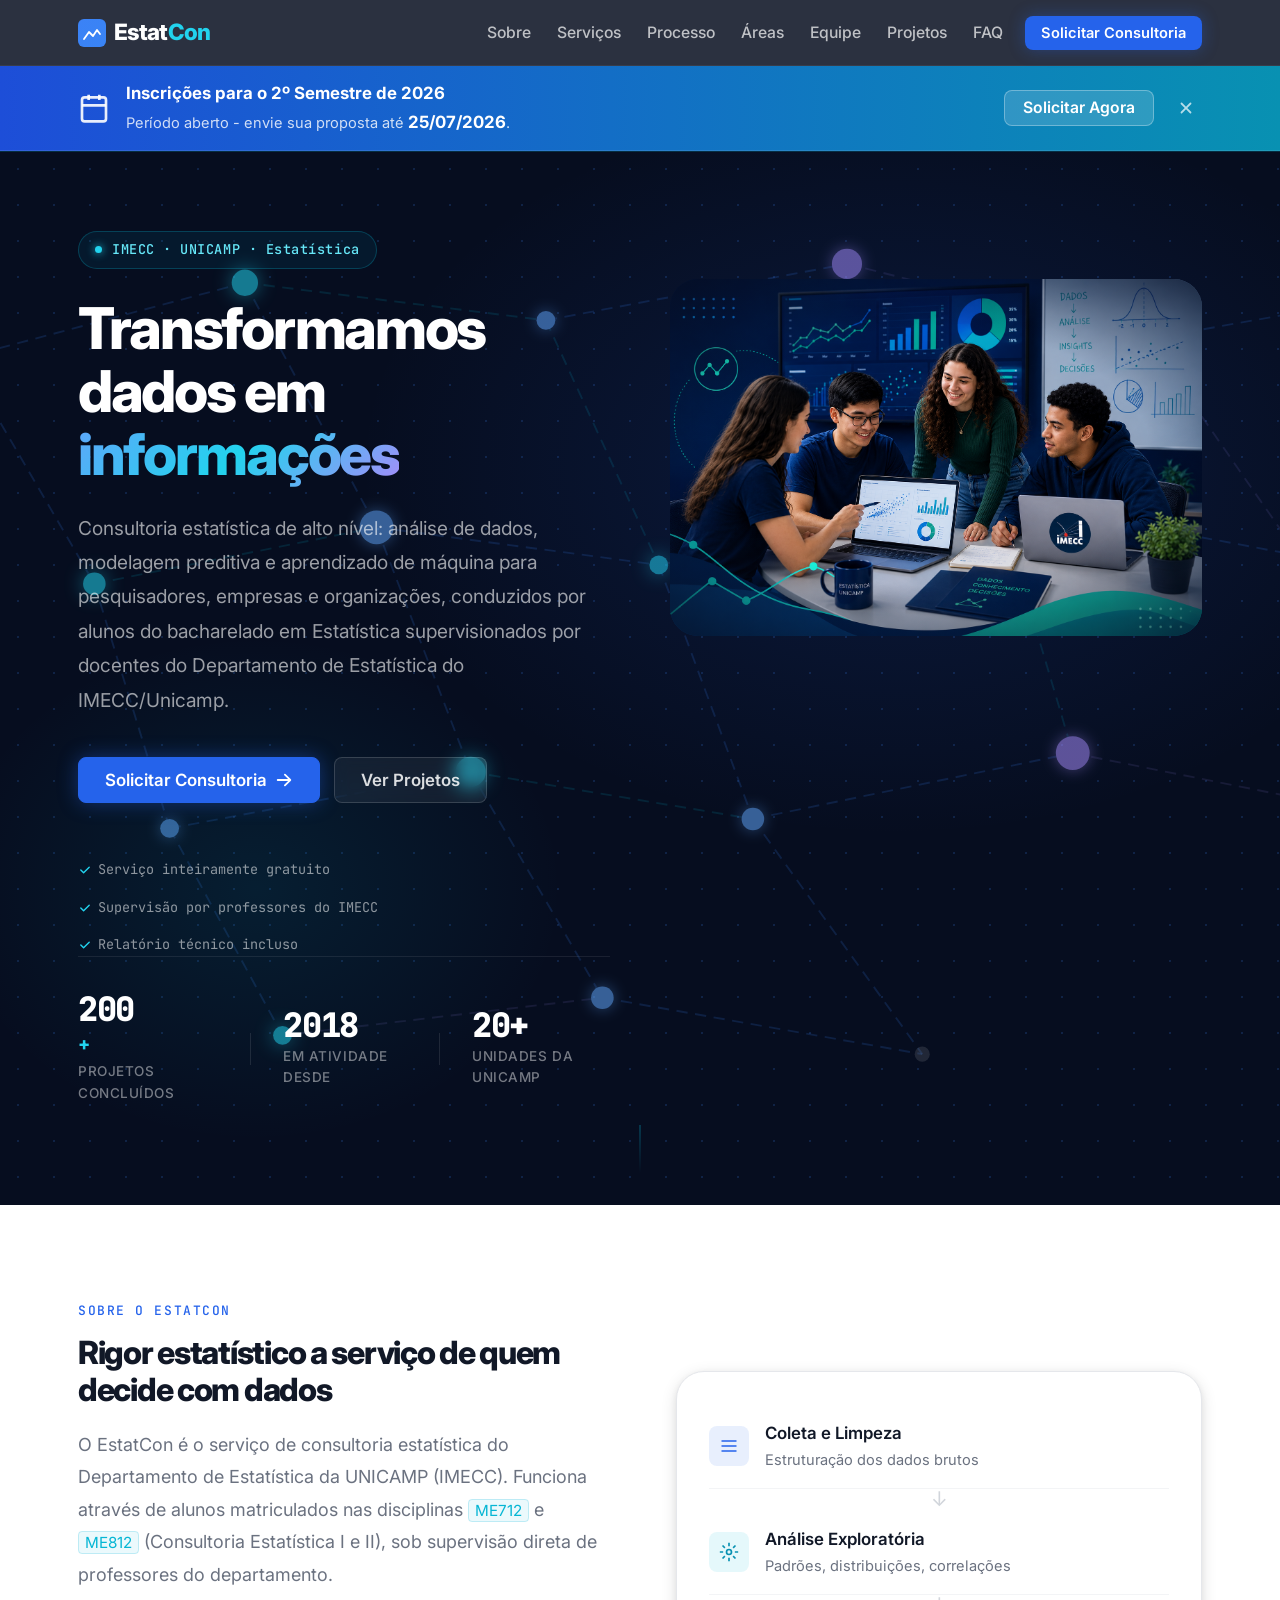
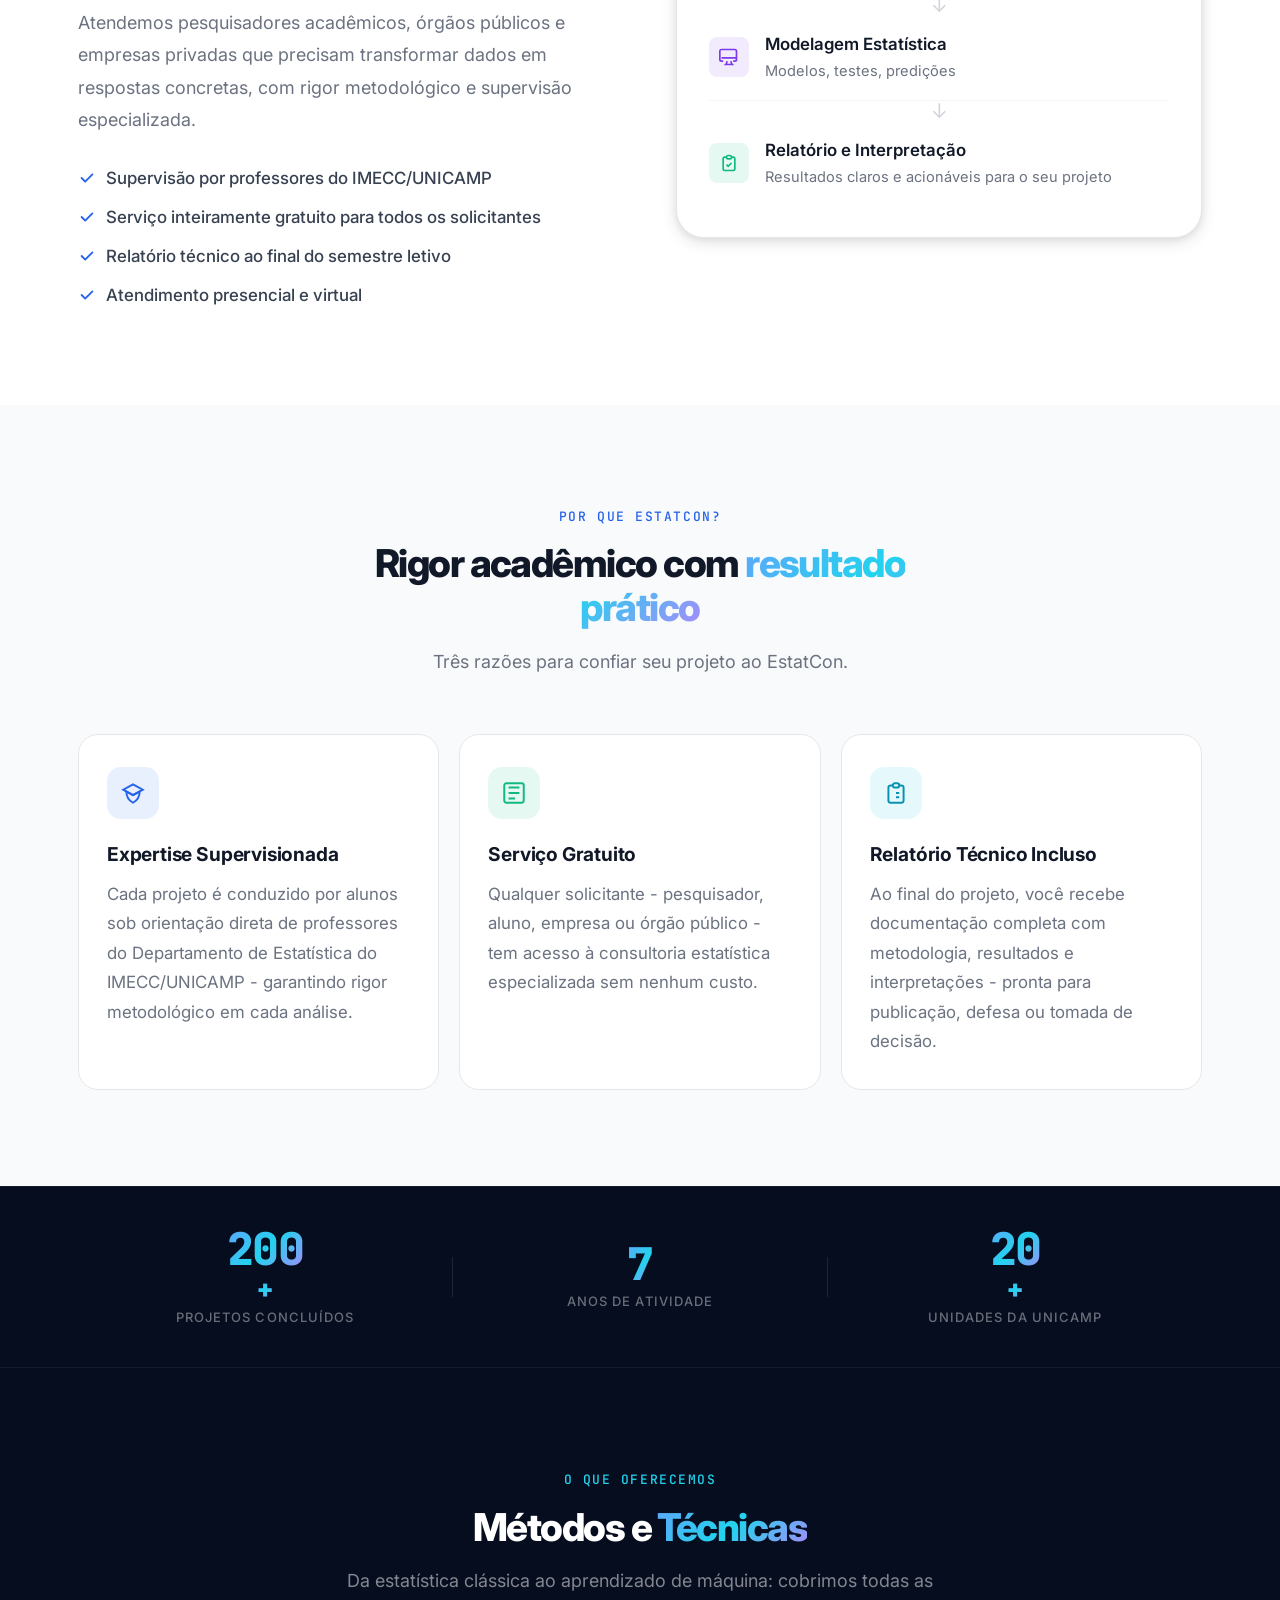
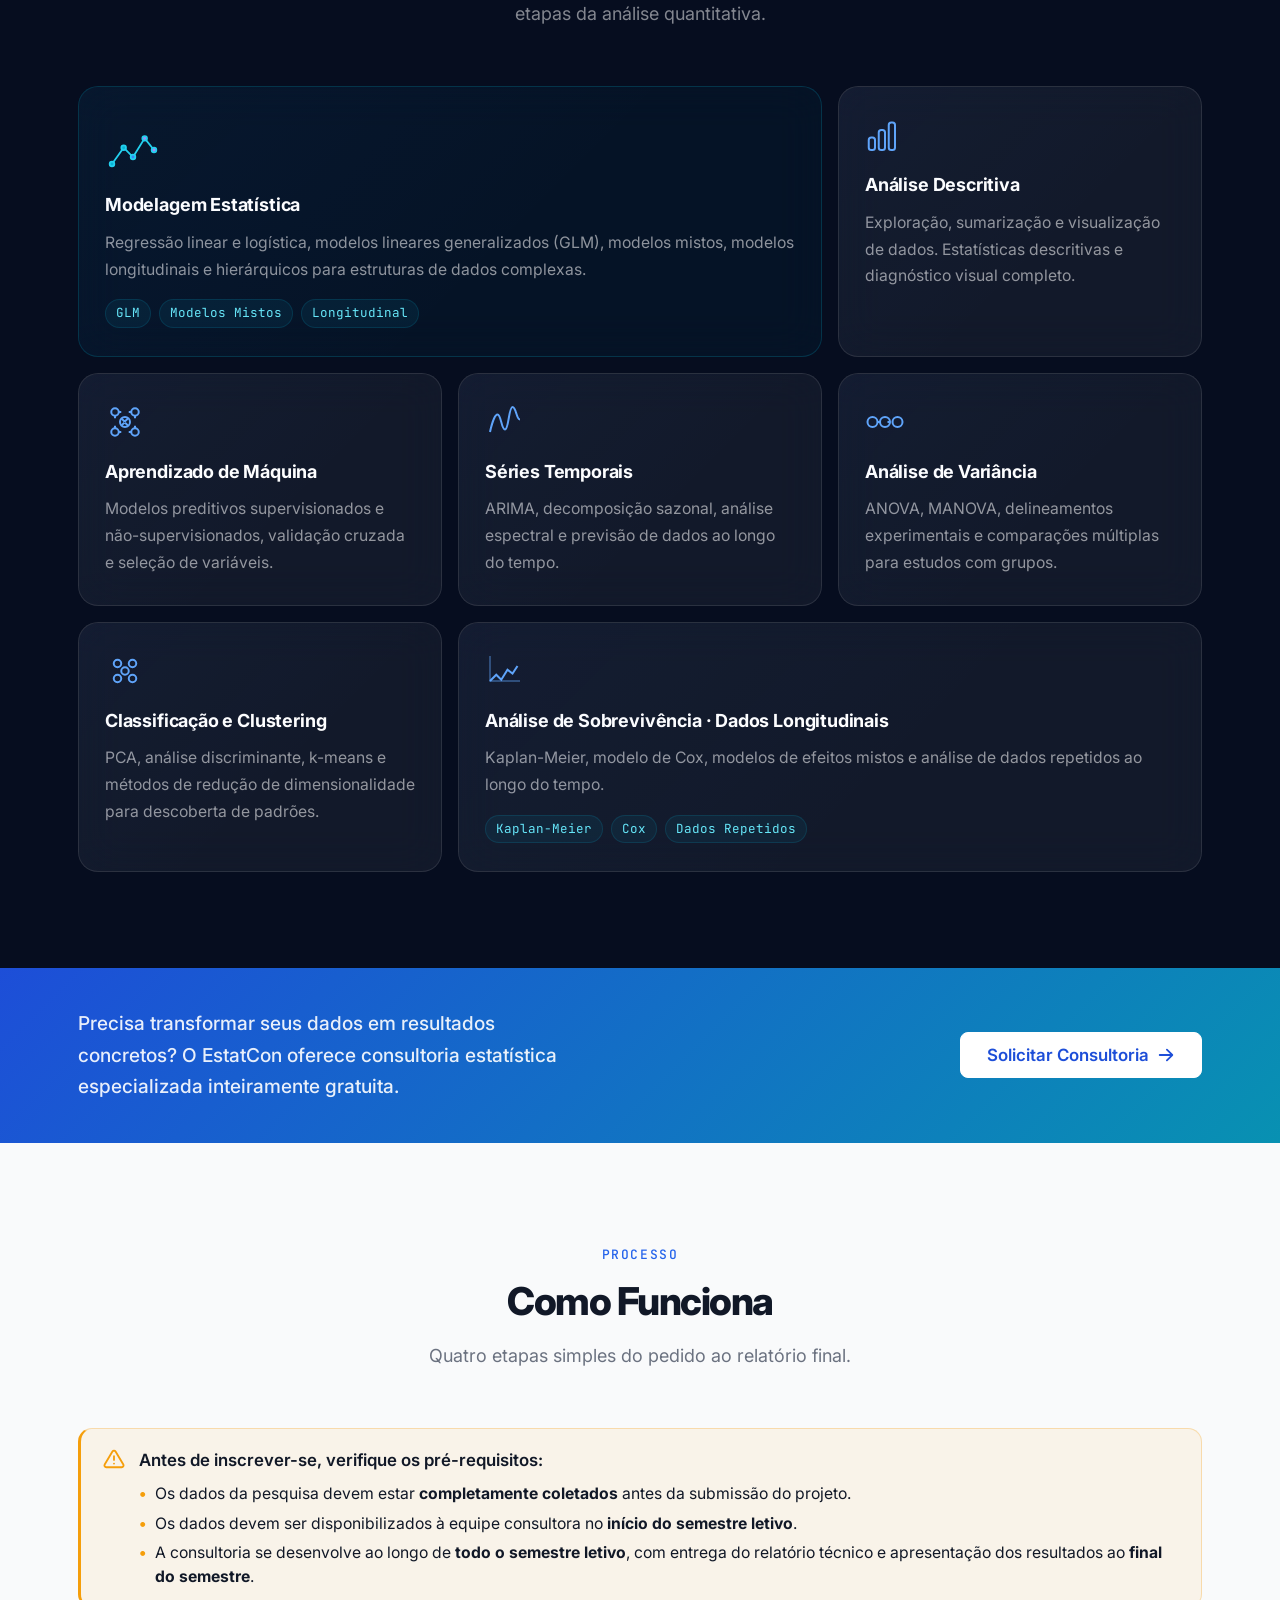
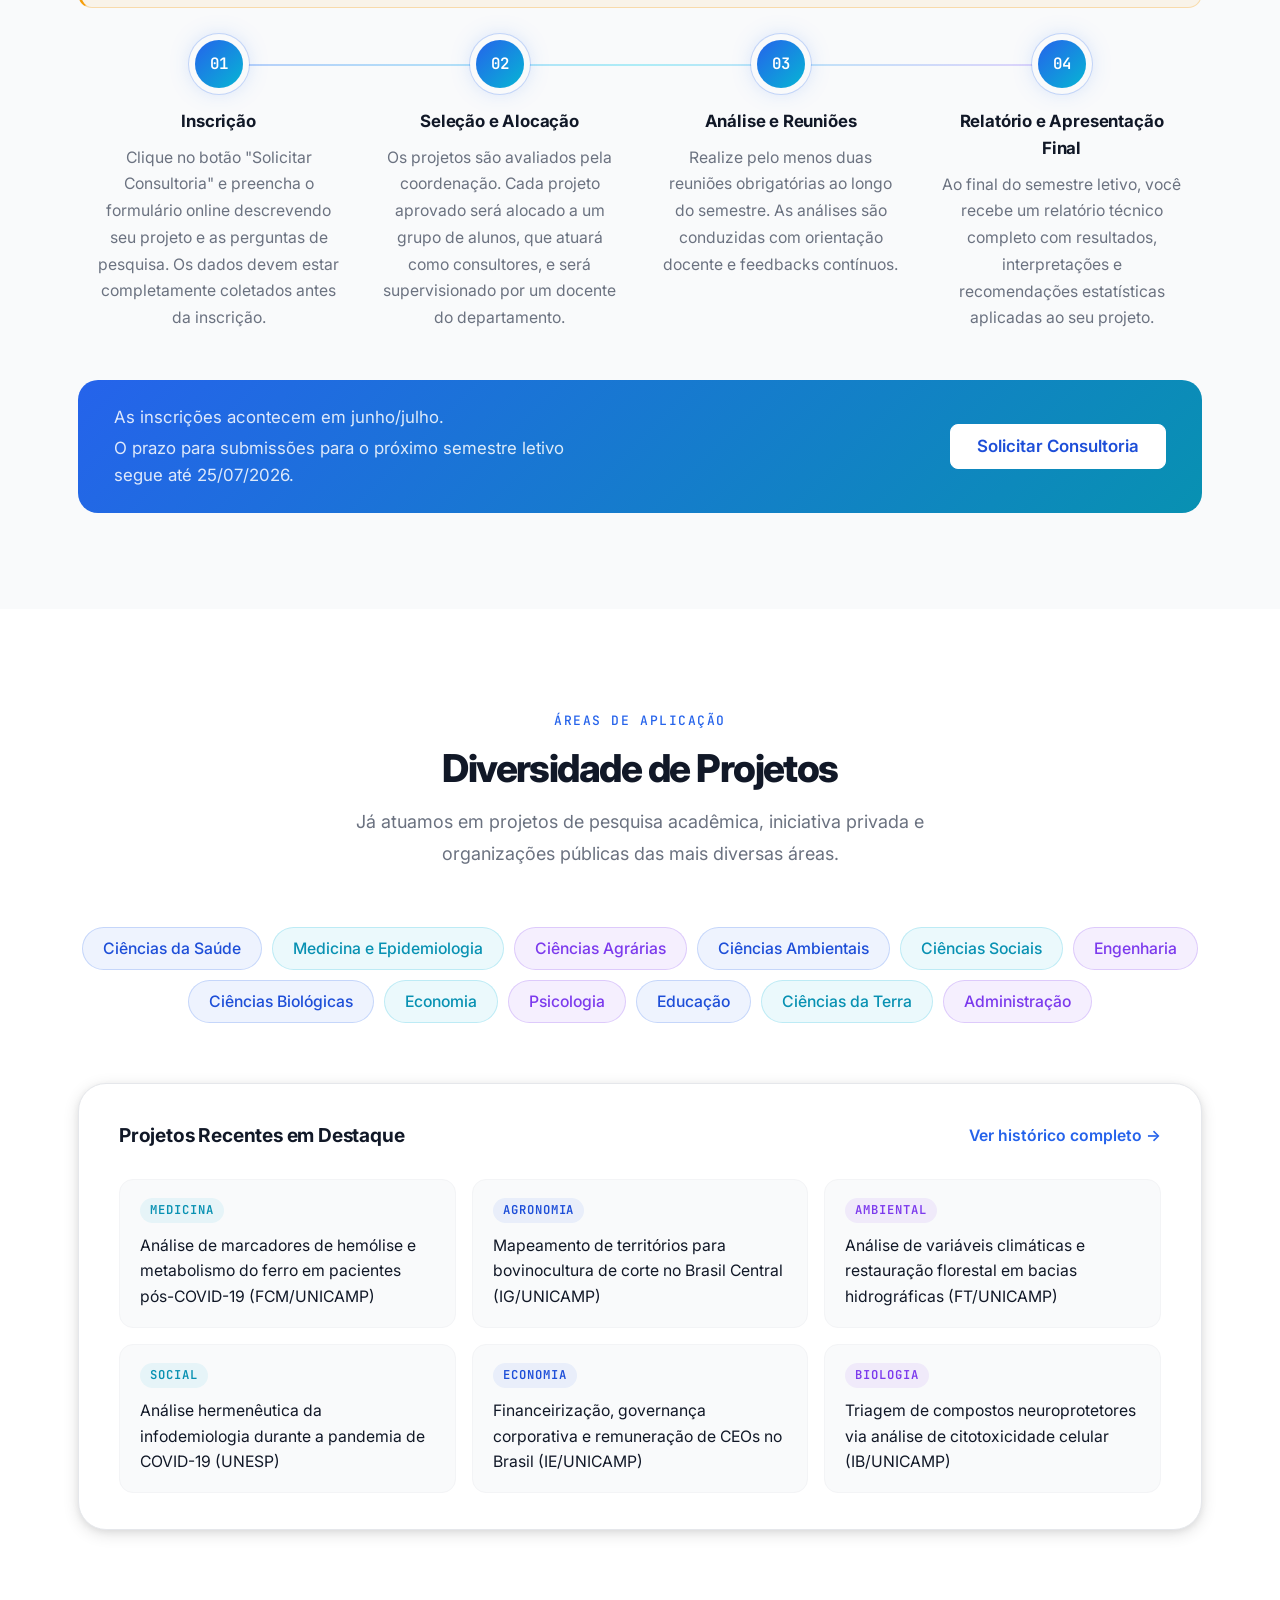
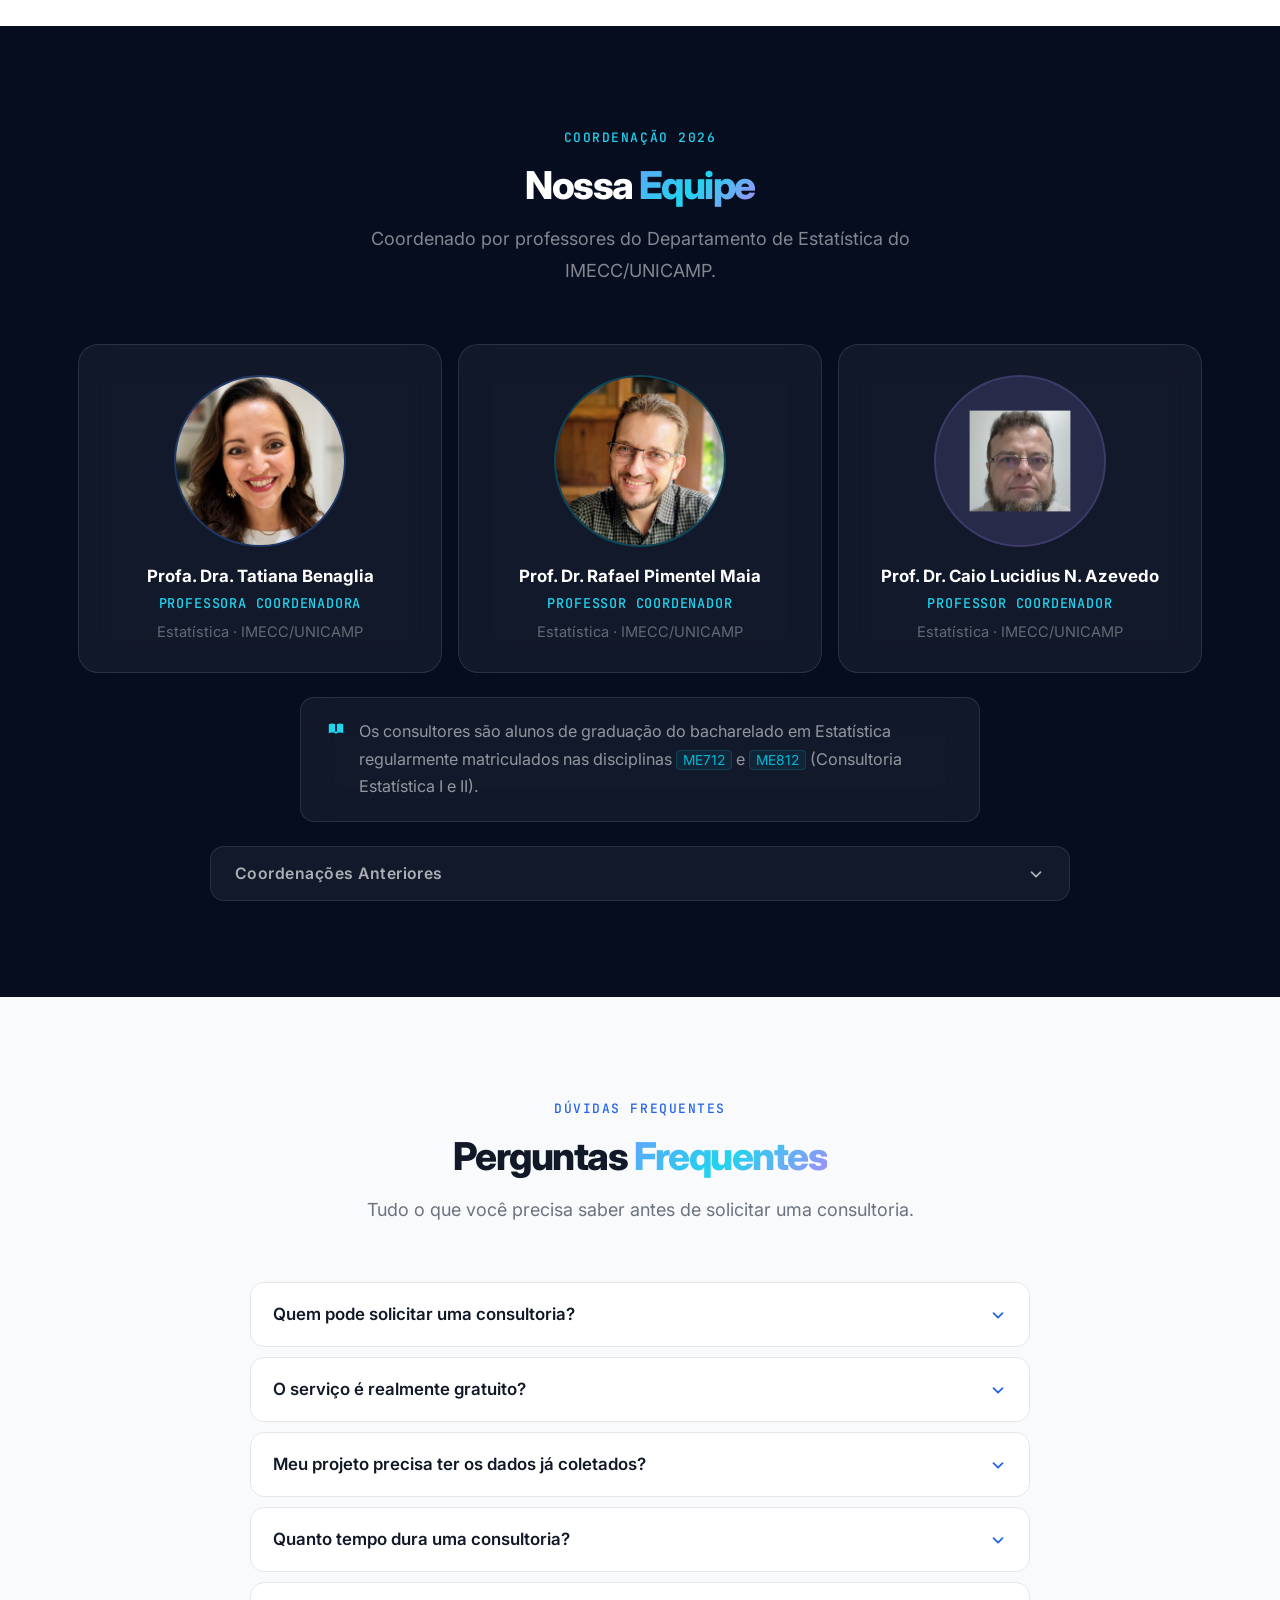
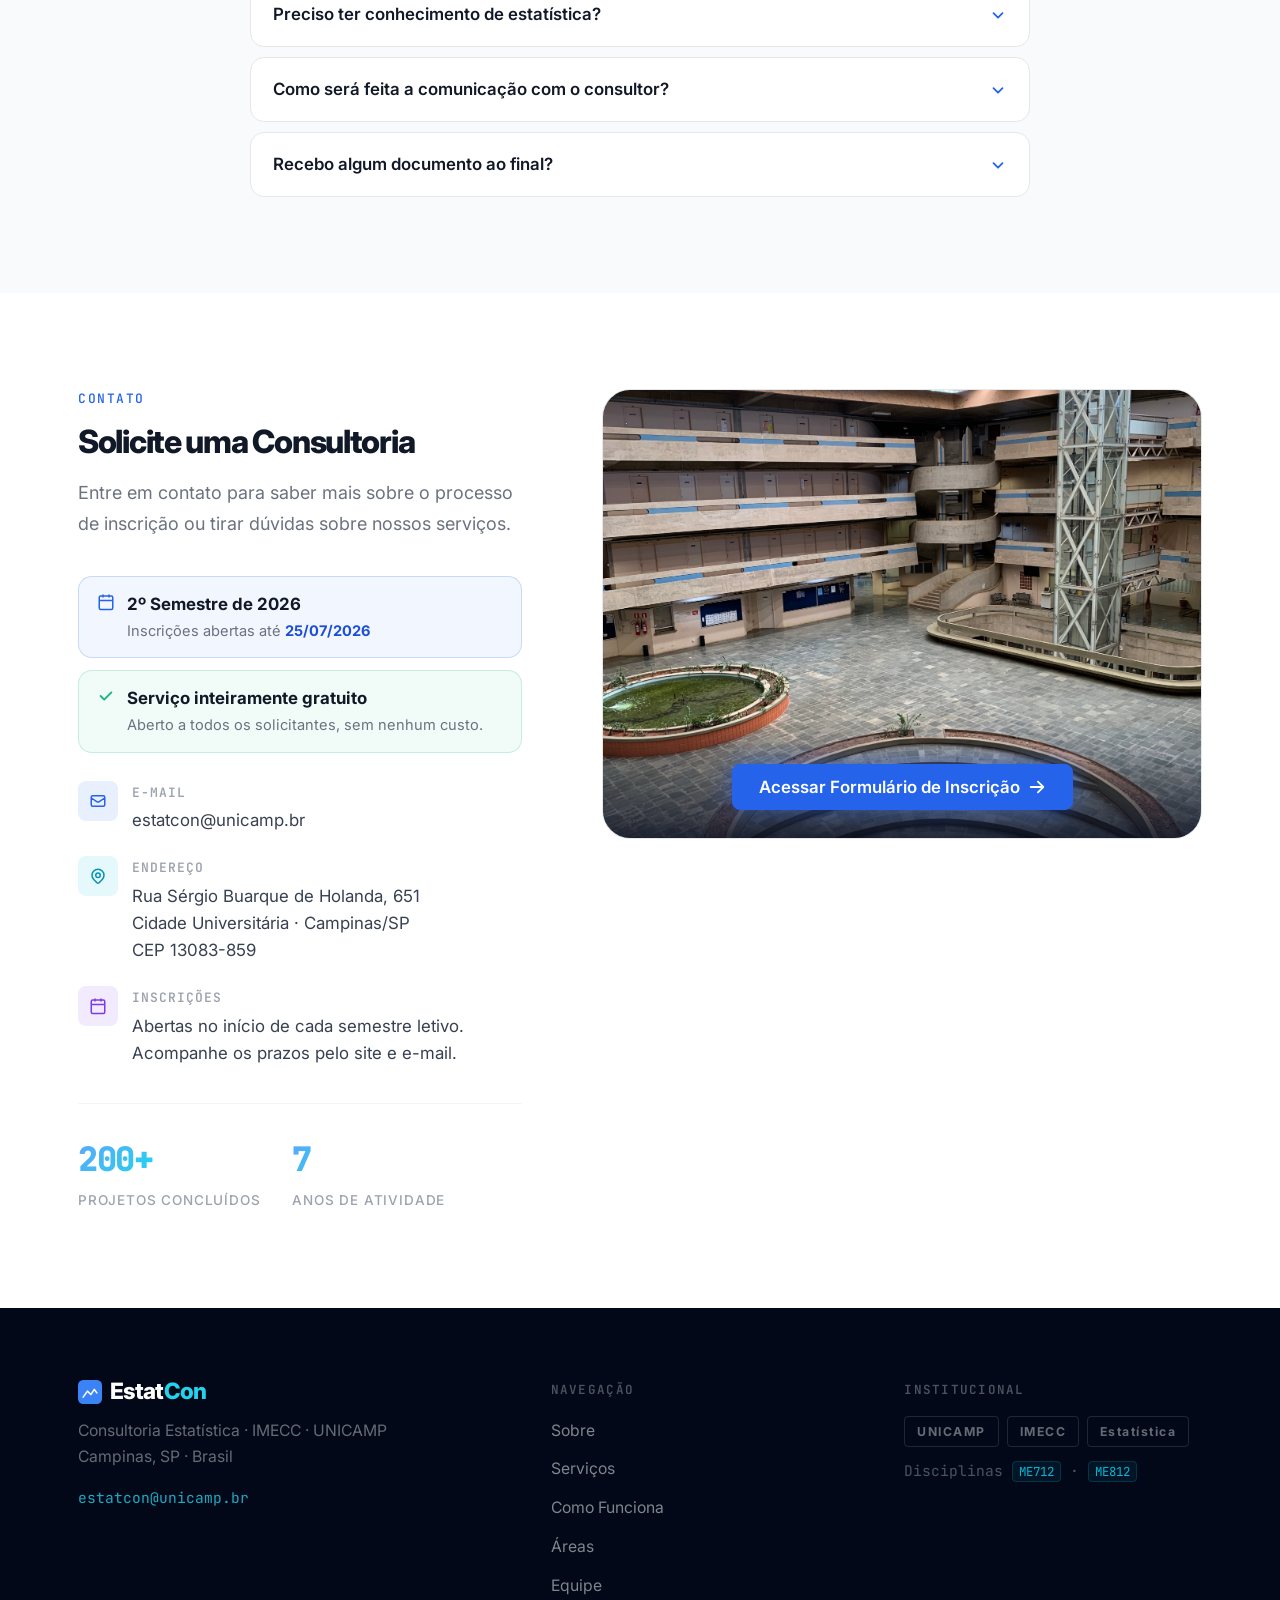
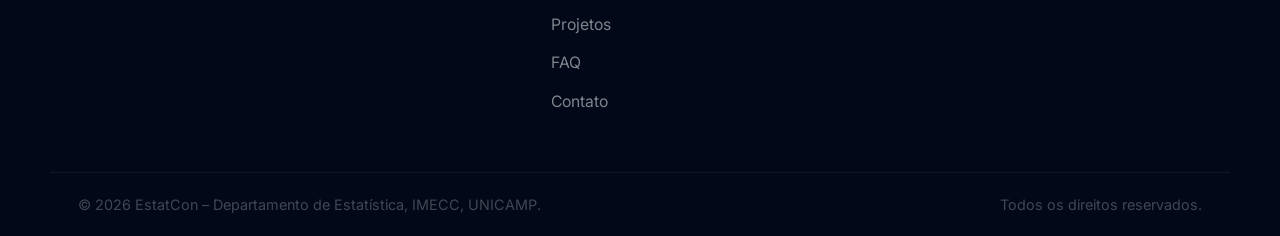
==== commit 883febef: "Zoom out prof. Caio's photo to match team proportions His face appeared larger than other members' s" ====
--- a/index.html
+++ b/index.html
@@ -580,7 +580,7 @@
           </div>
           <div class="team-card glass-card">
             <div class="team-avatar purple">
-              <img src="imagens/caio-azevedo.jpeg" alt="Prof. Dr. Caio Lucidius N. Azevedo" class="team-avatar-photo">
+              <img src="imagens/caio-azevedo.jpeg" alt="Prof. Dr. Caio Lucidius N. Azevedo" class="team-avatar-photo" style="transform: scale(0.6); object-position: center 15%;">
             </div>
             <h3>Prof. Dr. Caio Lucidius N. Azevedo</h3>
             <span class="team-role">Professor Coordenador</span>
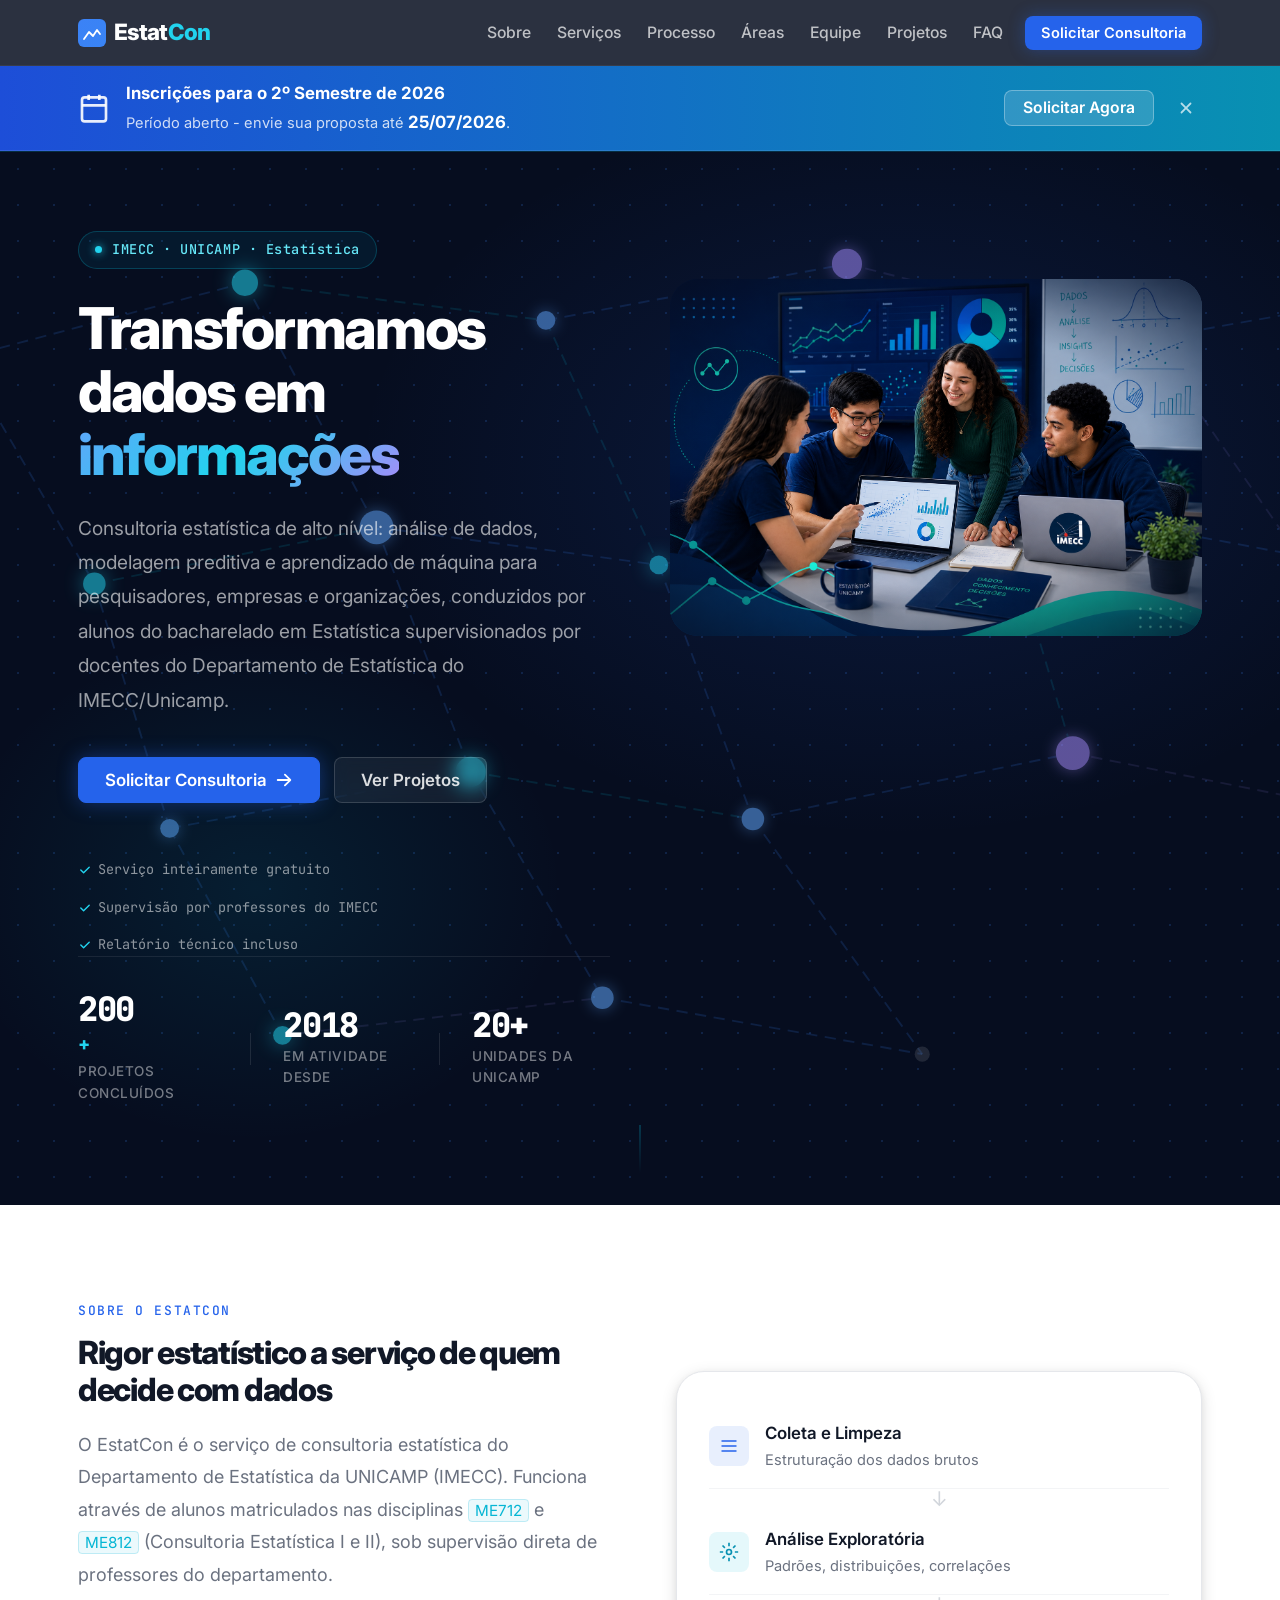
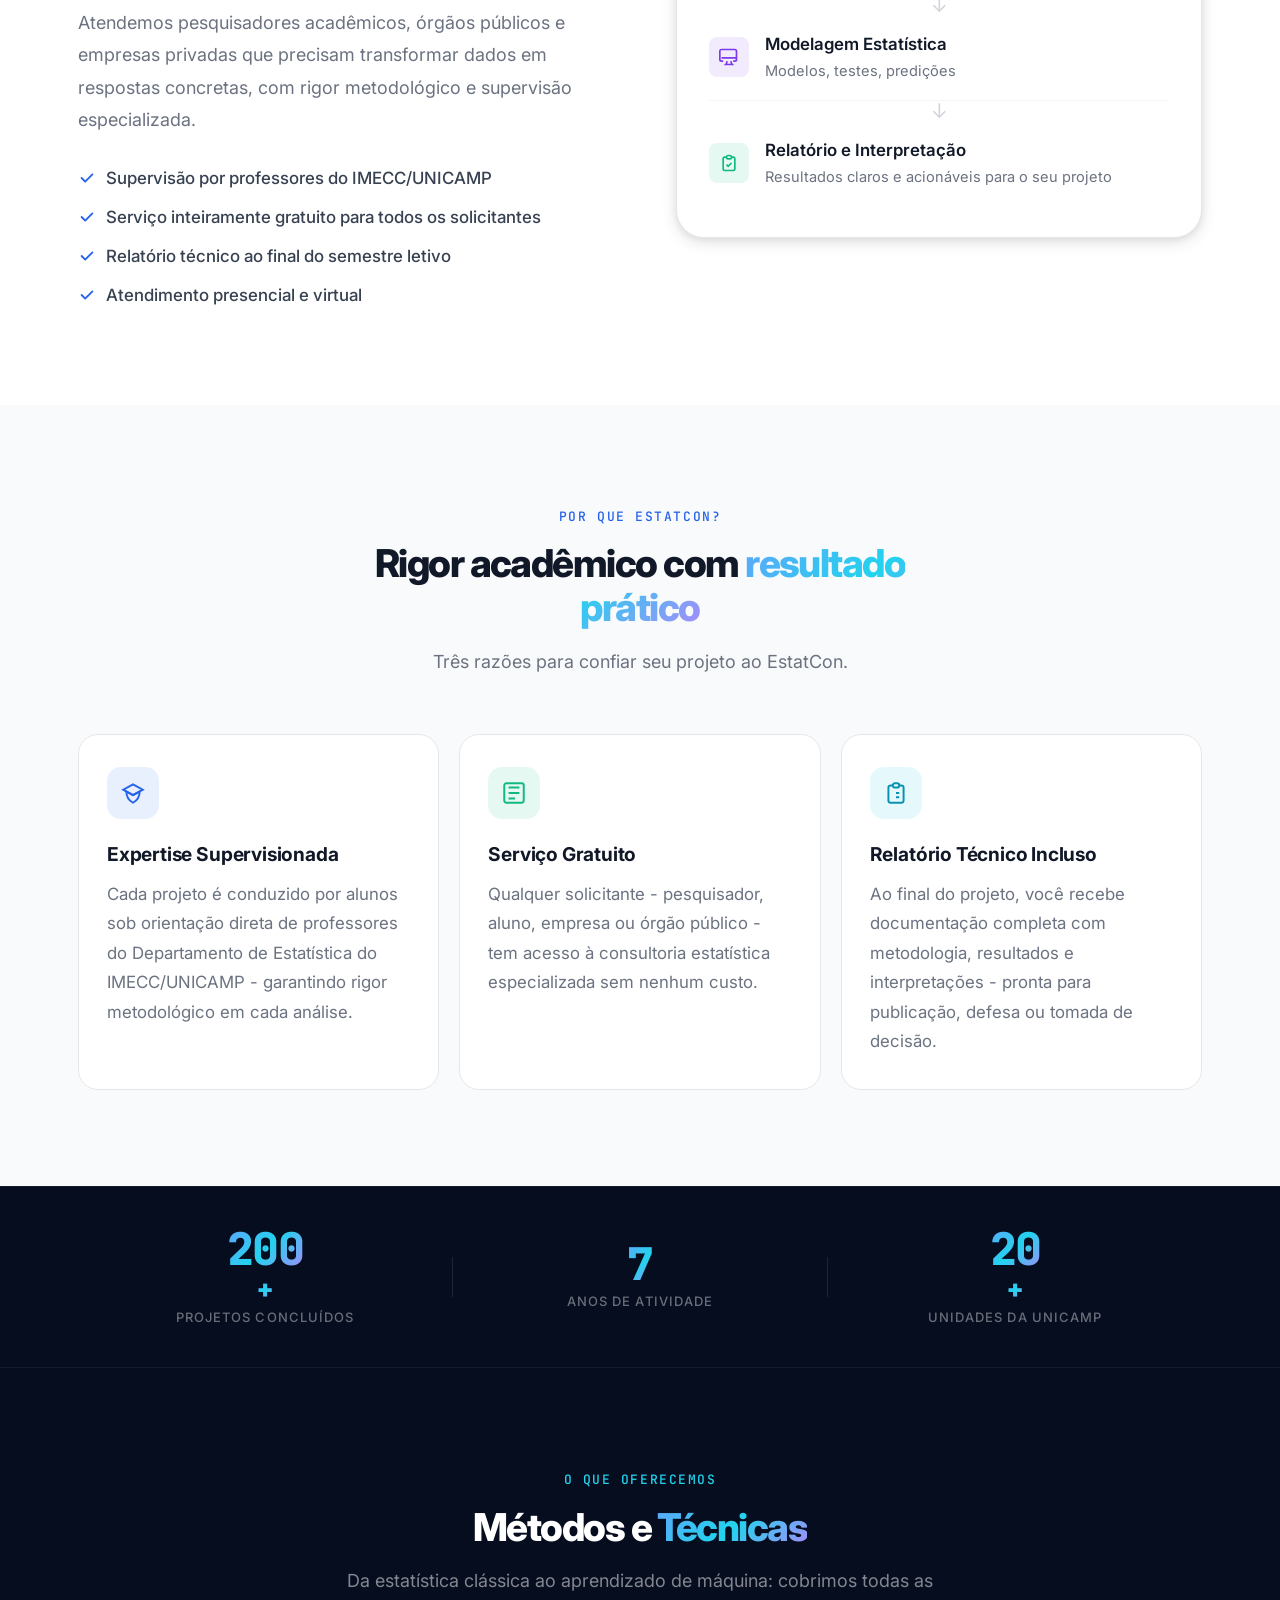
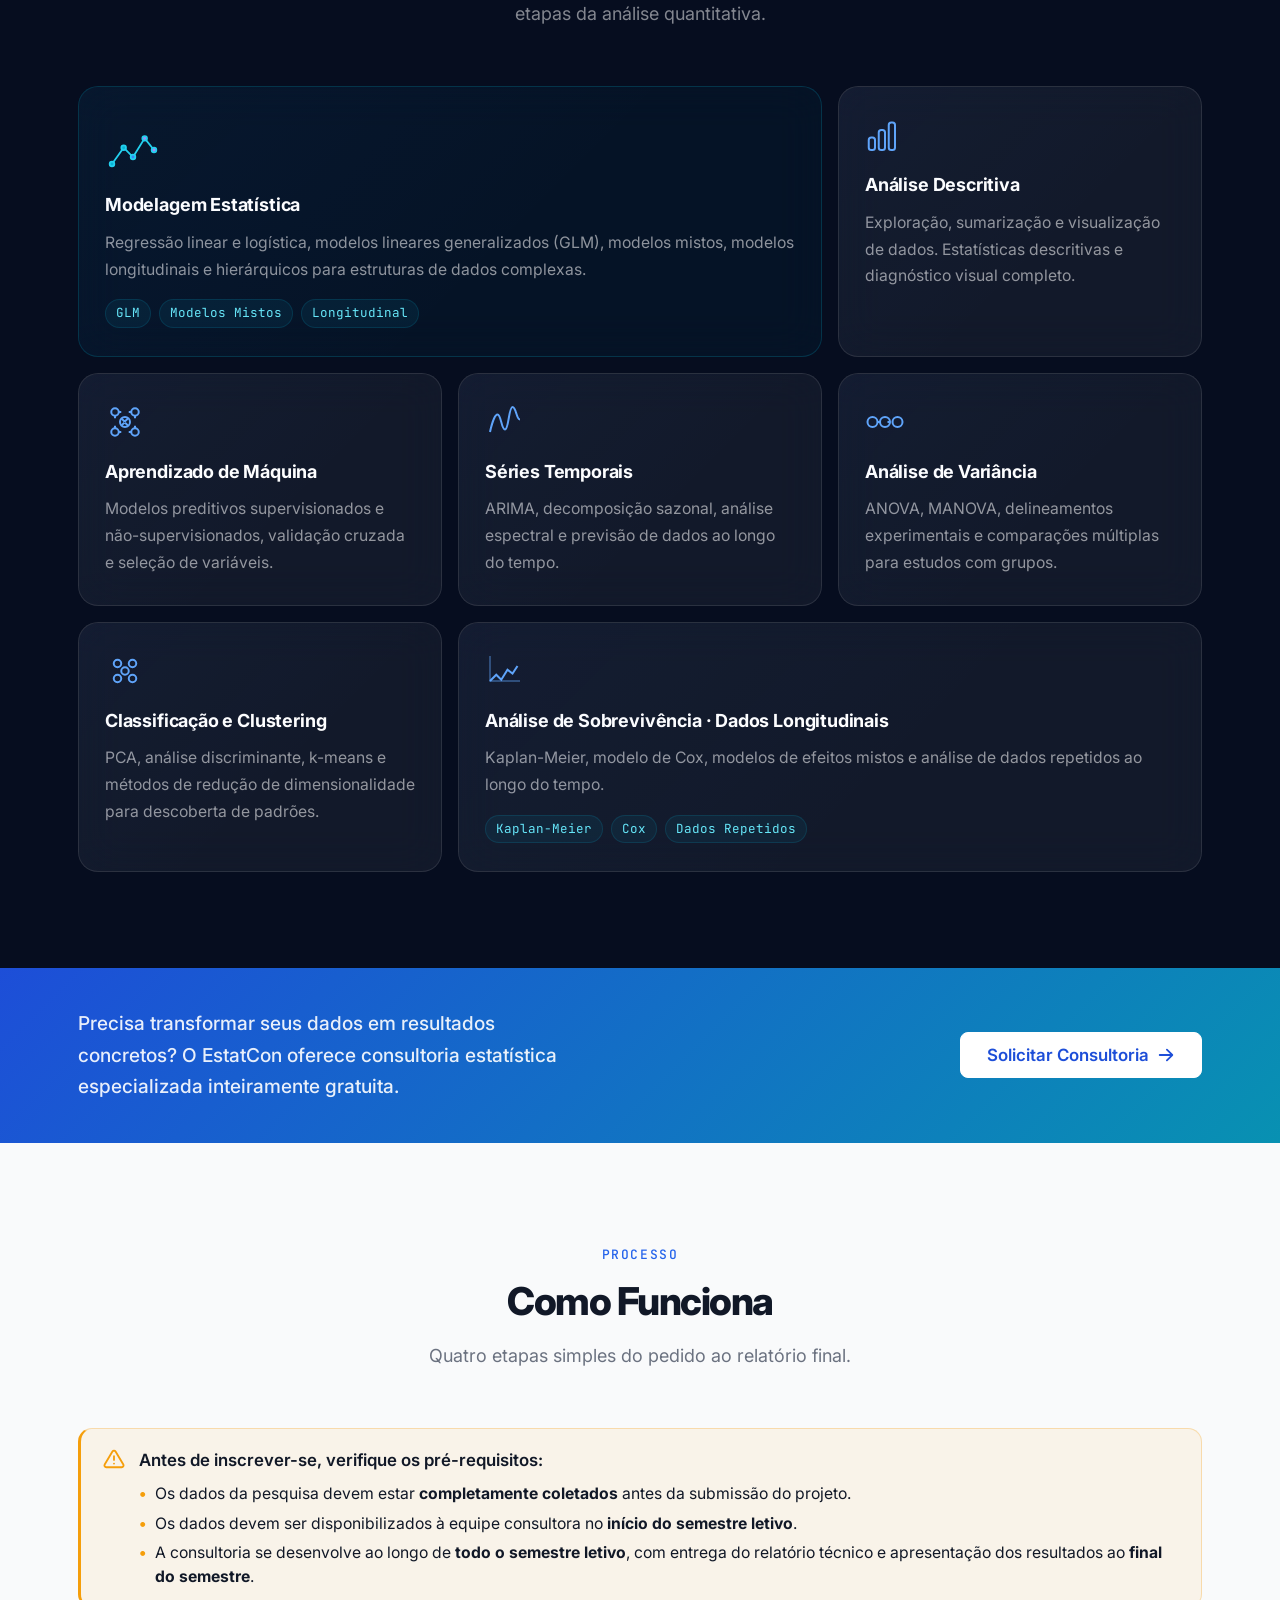
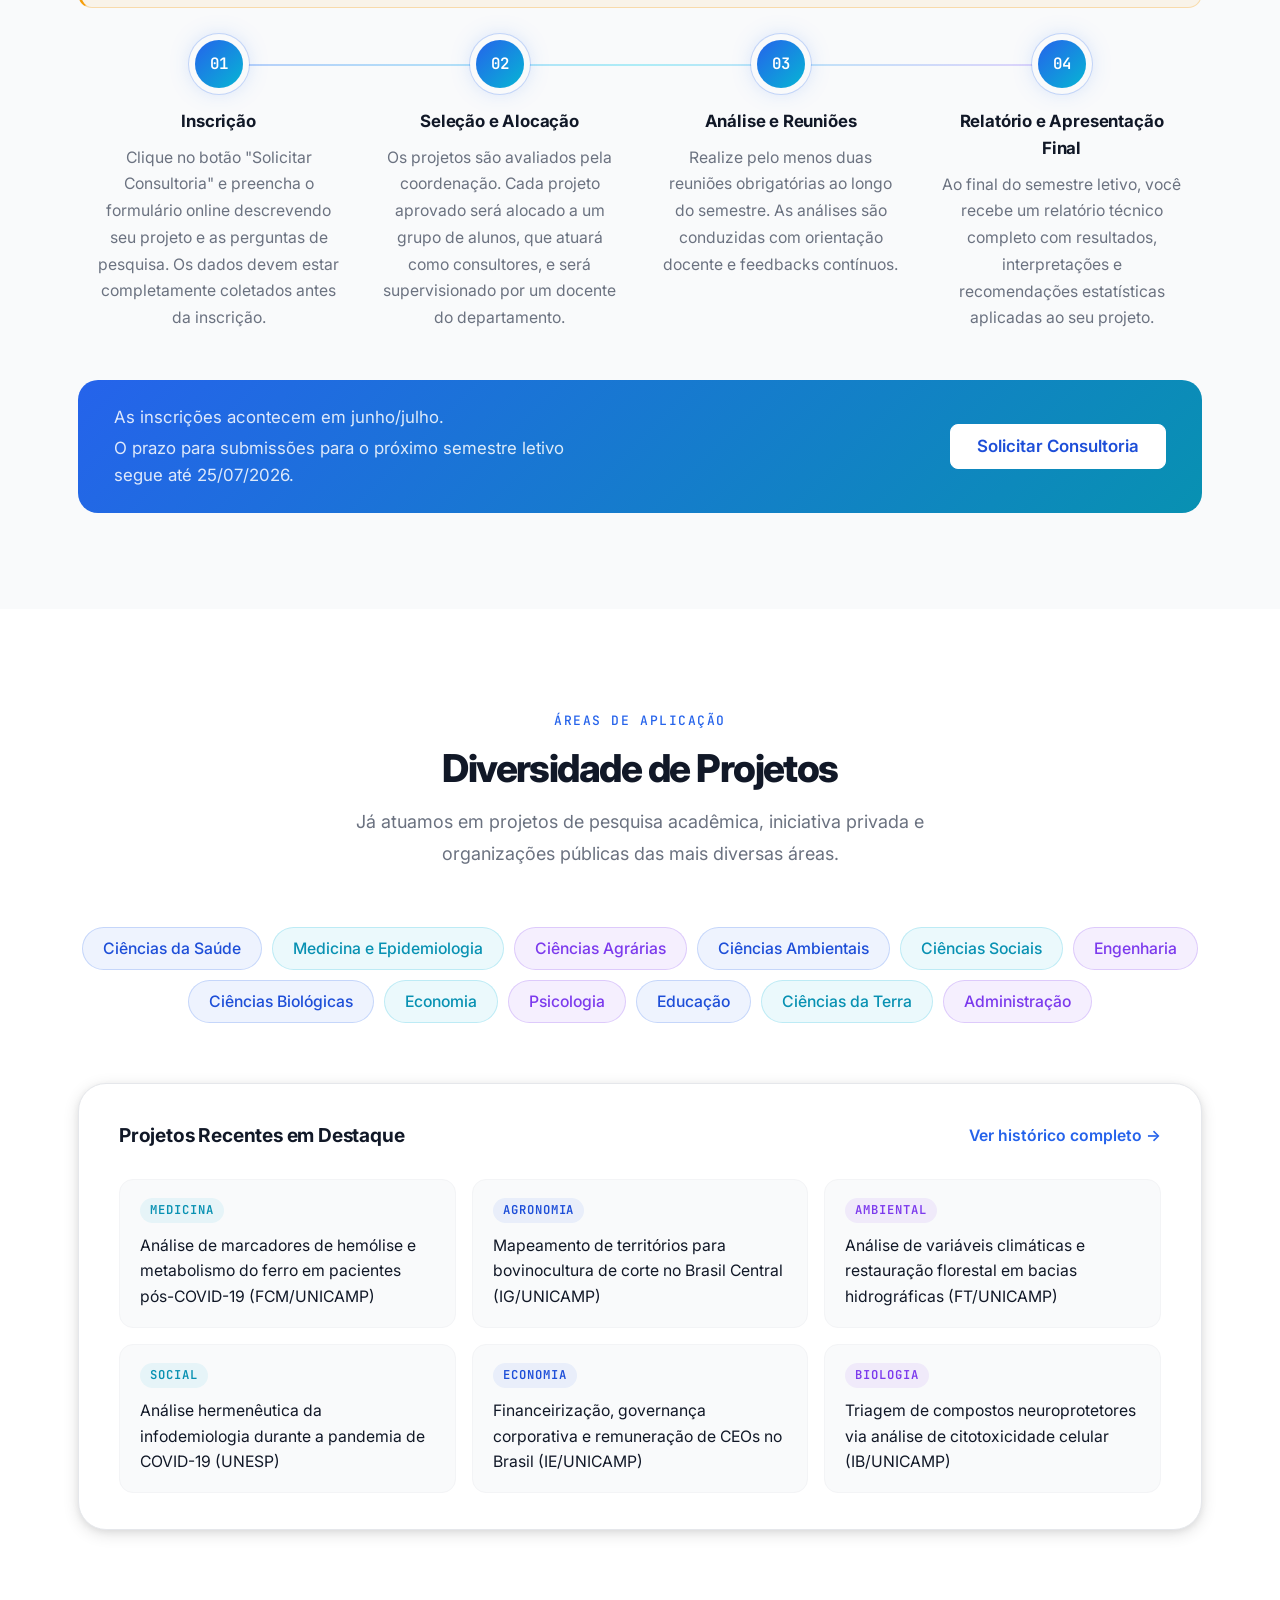
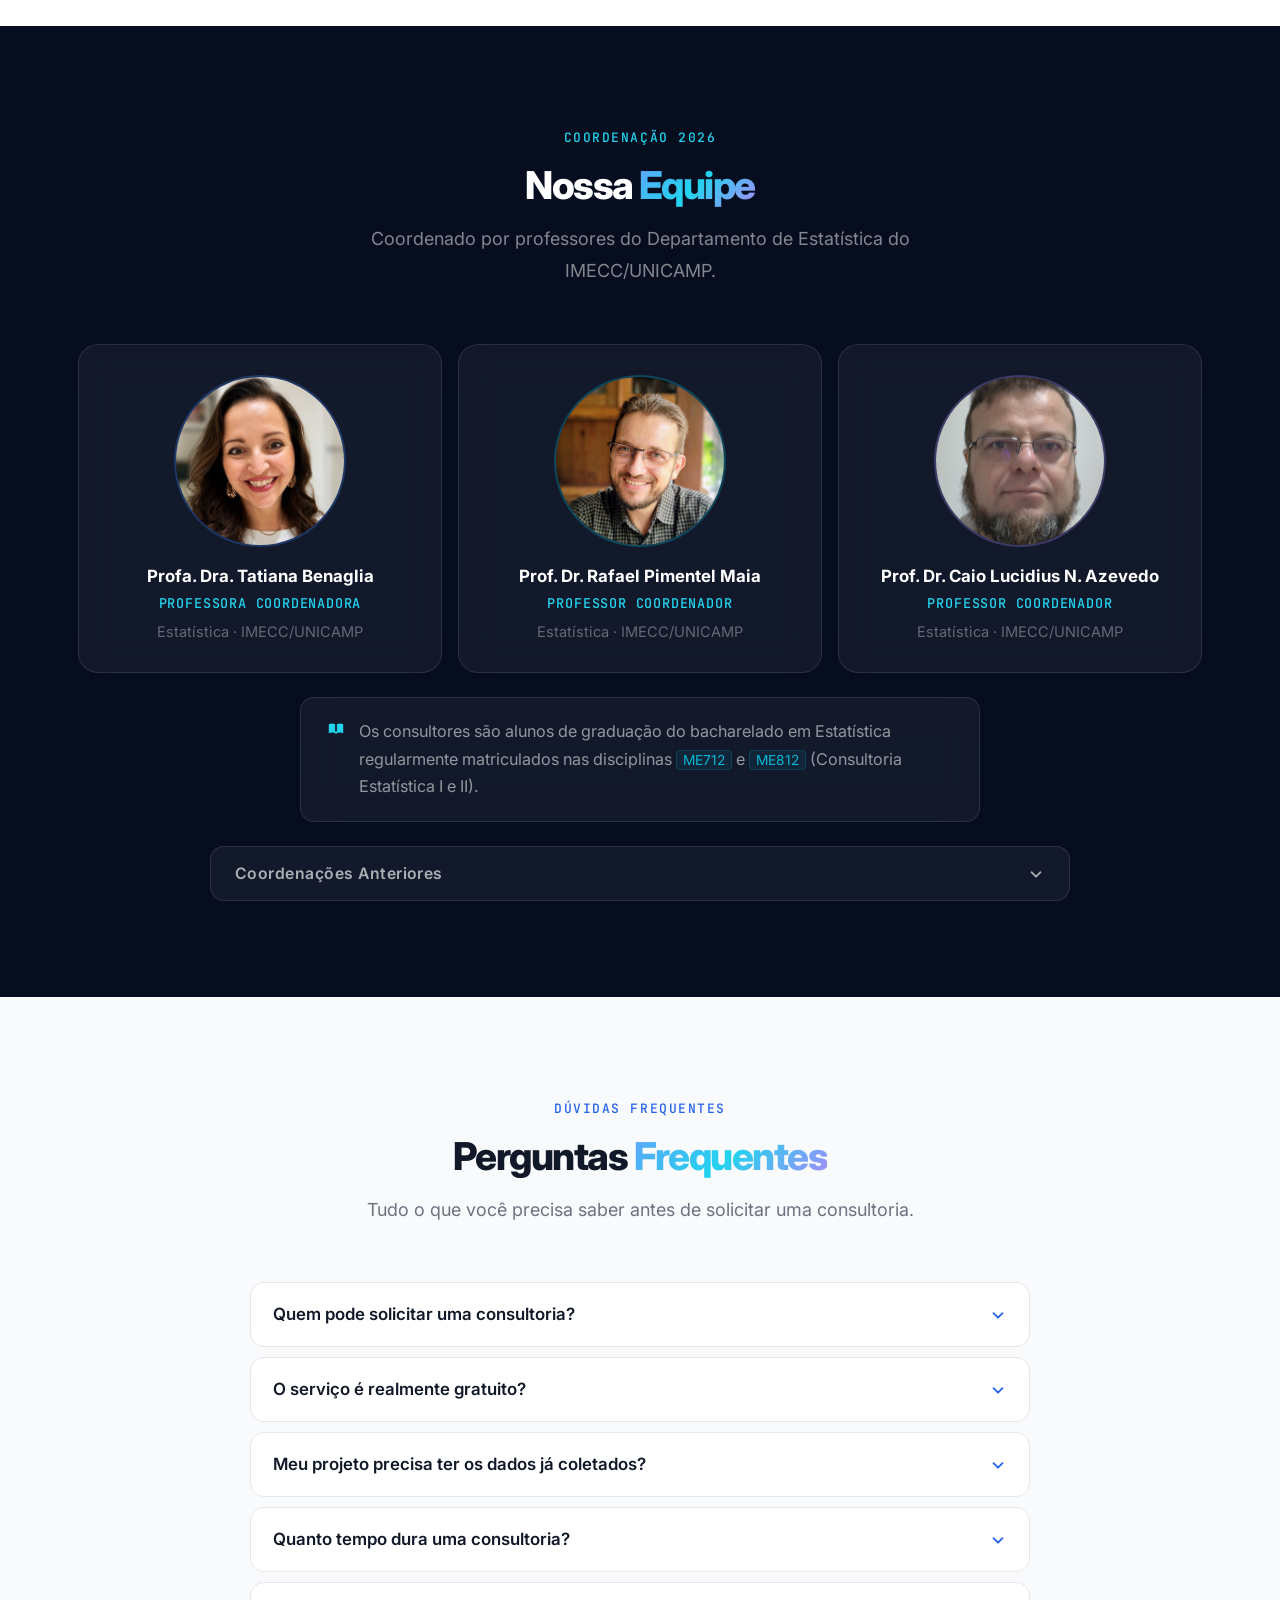
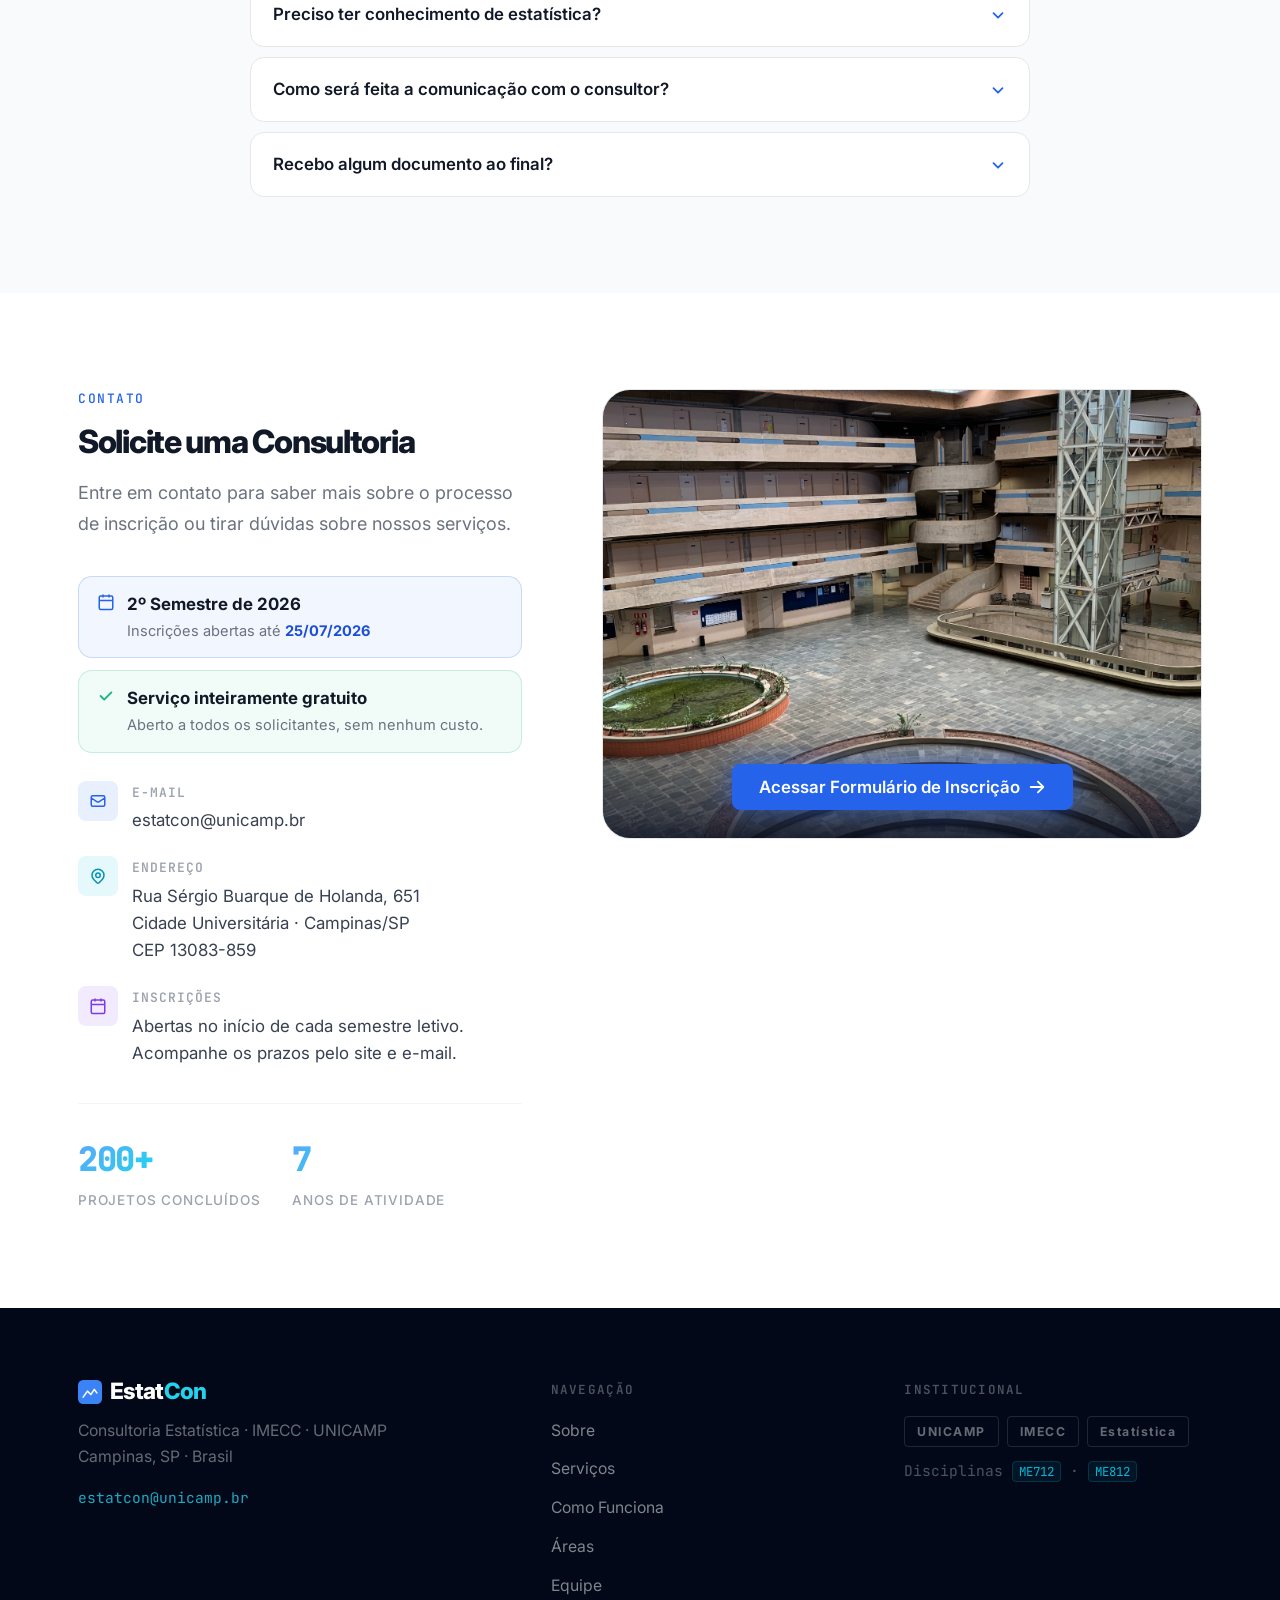
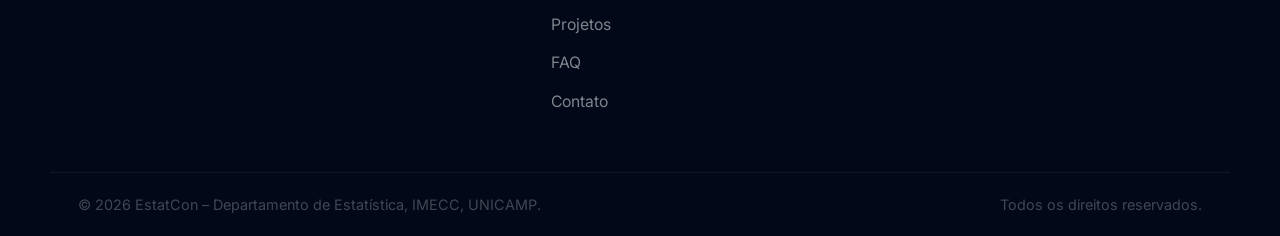
==== commit 52742e2c: "Update prof. Caio's photo to new version, drop CSS zoom hack New photo replaces the old one. Removed" ====
--- a/index.html
+++ b/index.html
@@ -580,7 +580,7 @@
           </div>
           <div class="team-card glass-card">
             <div class="team-avatar purple">
-              <img src="imagens/caio-azevedo.jpeg" alt="Prof. Dr. Caio Lucidius N. Azevedo" class="team-avatar-photo" style="transform: scale(0.6); object-position: center 15%;">
+              <img src="imagens/caio-azevedo.jpeg" alt="Prof. Dr. Caio Lucidius N. Azevedo" class="team-avatar-photo">
             </div>
             <h3>Prof. Dr. Caio Lucidius N. Azevedo</h3>
             <span class="team-role">Professor Coordenador</span>
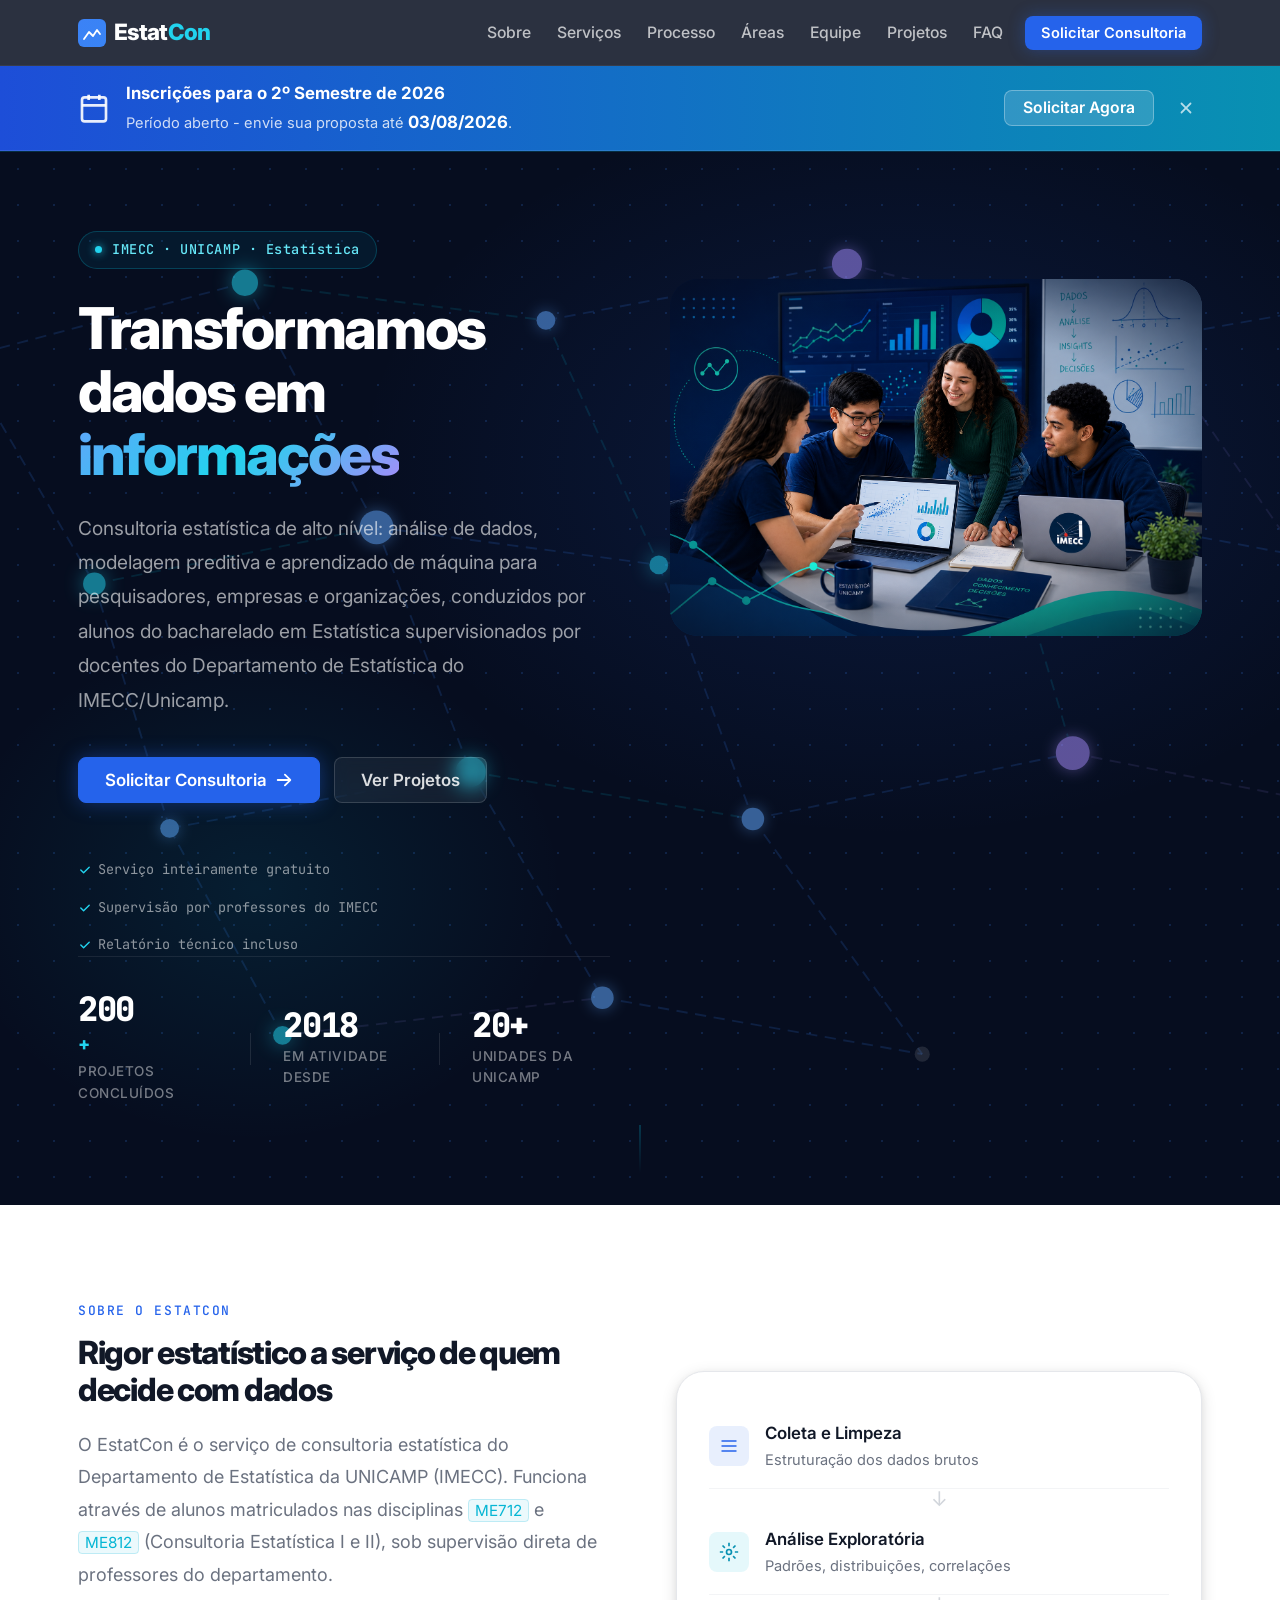
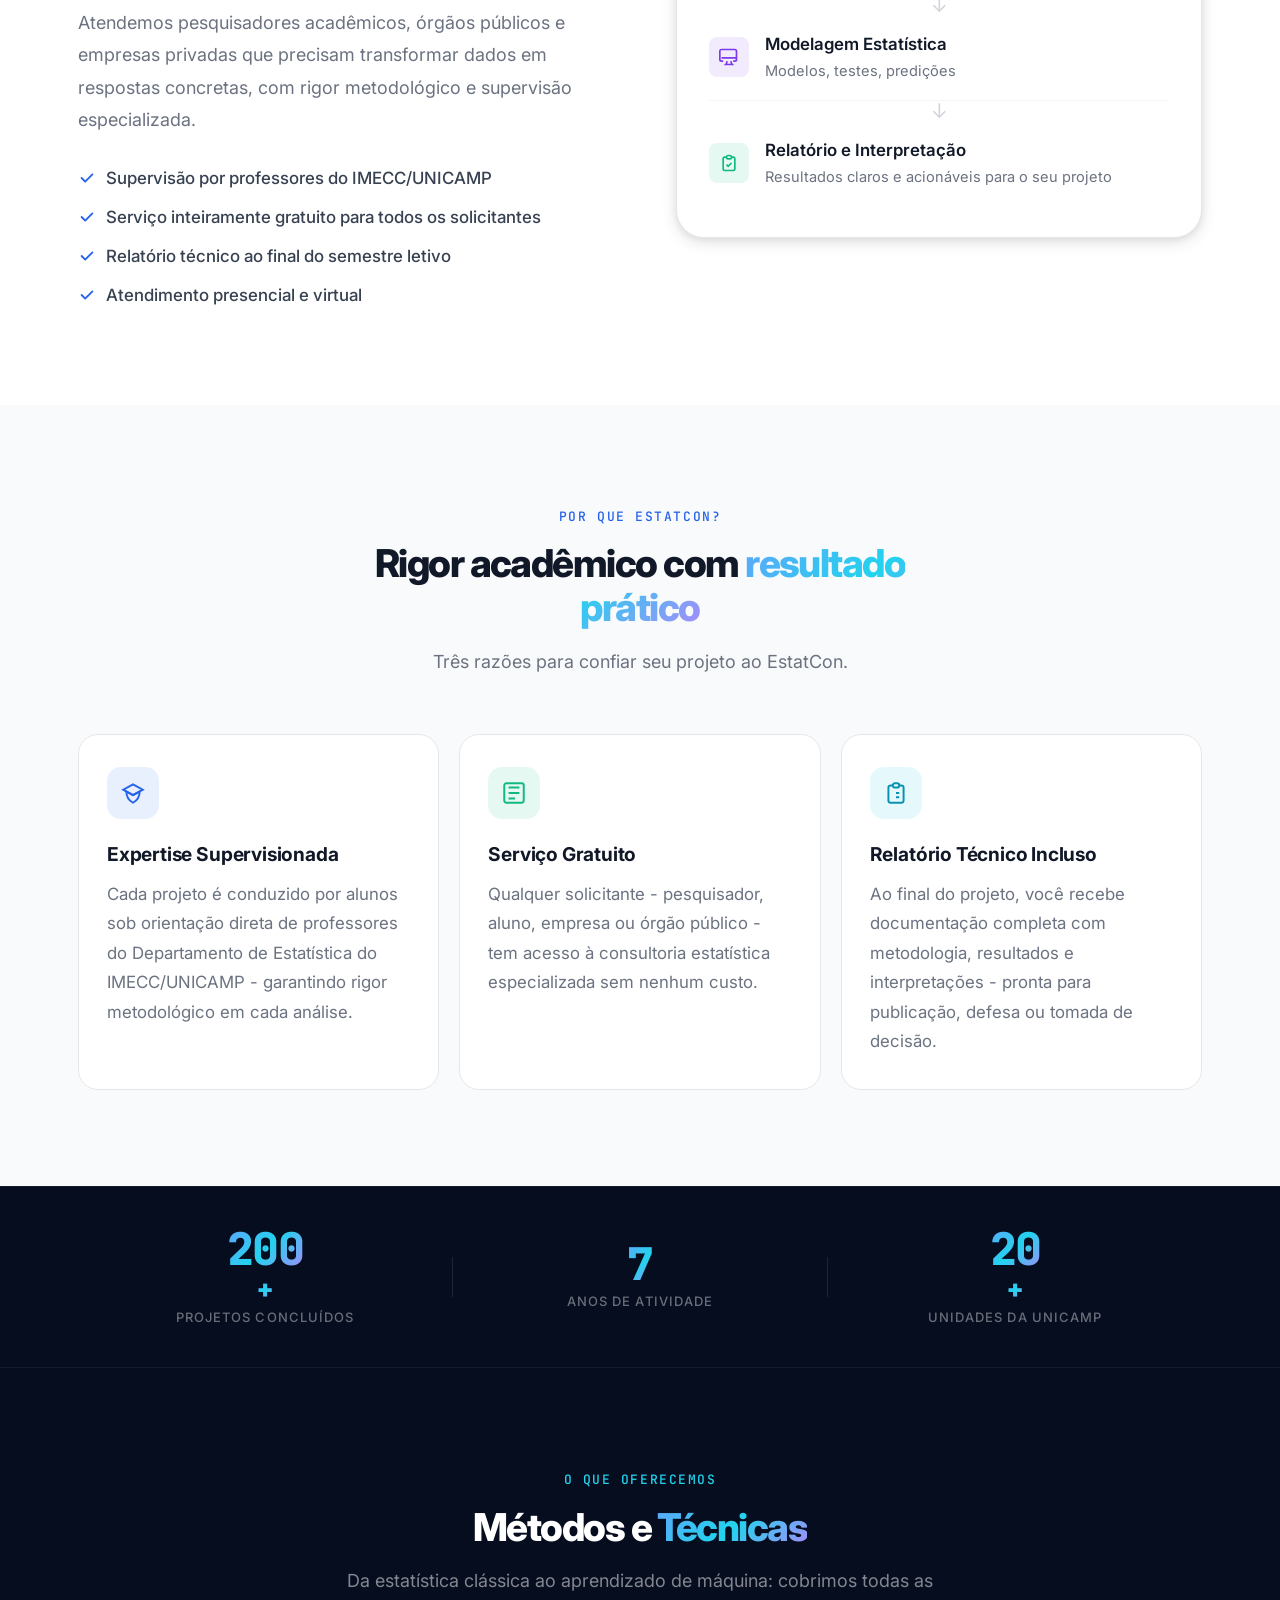
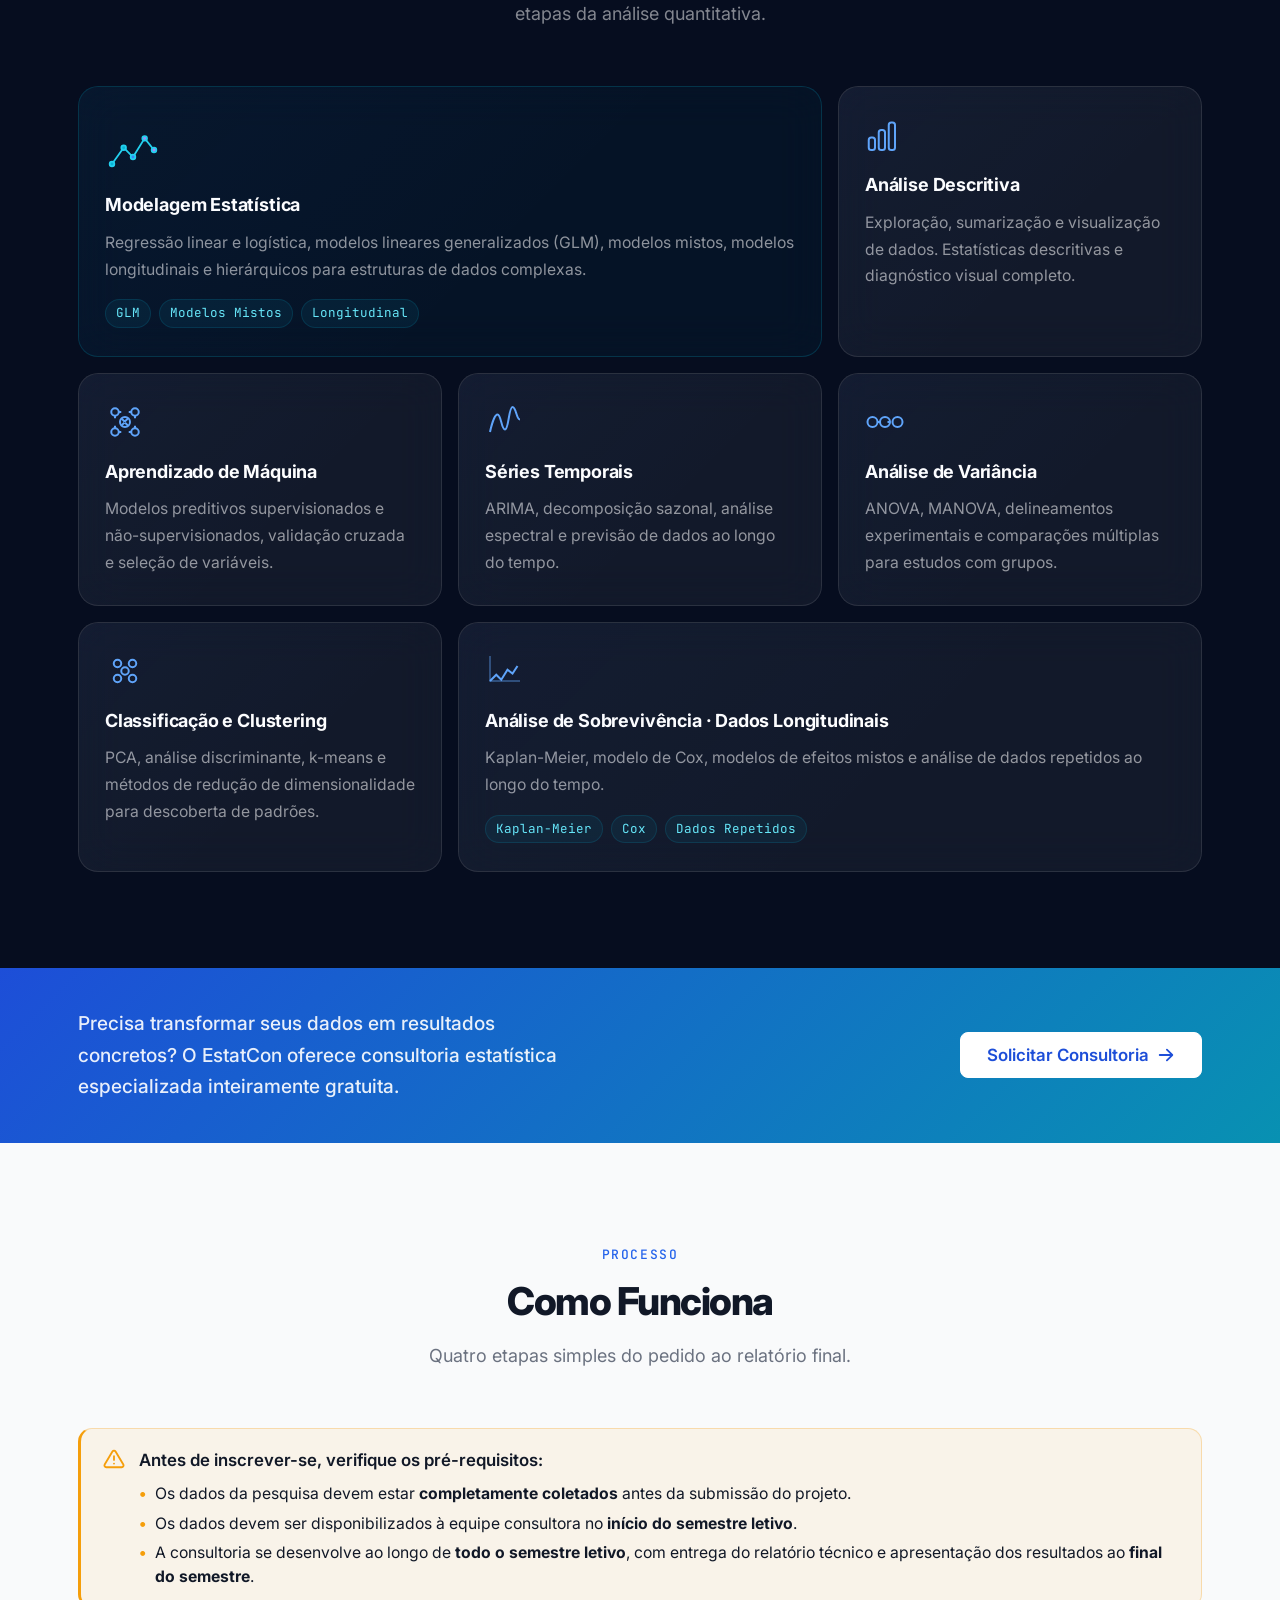
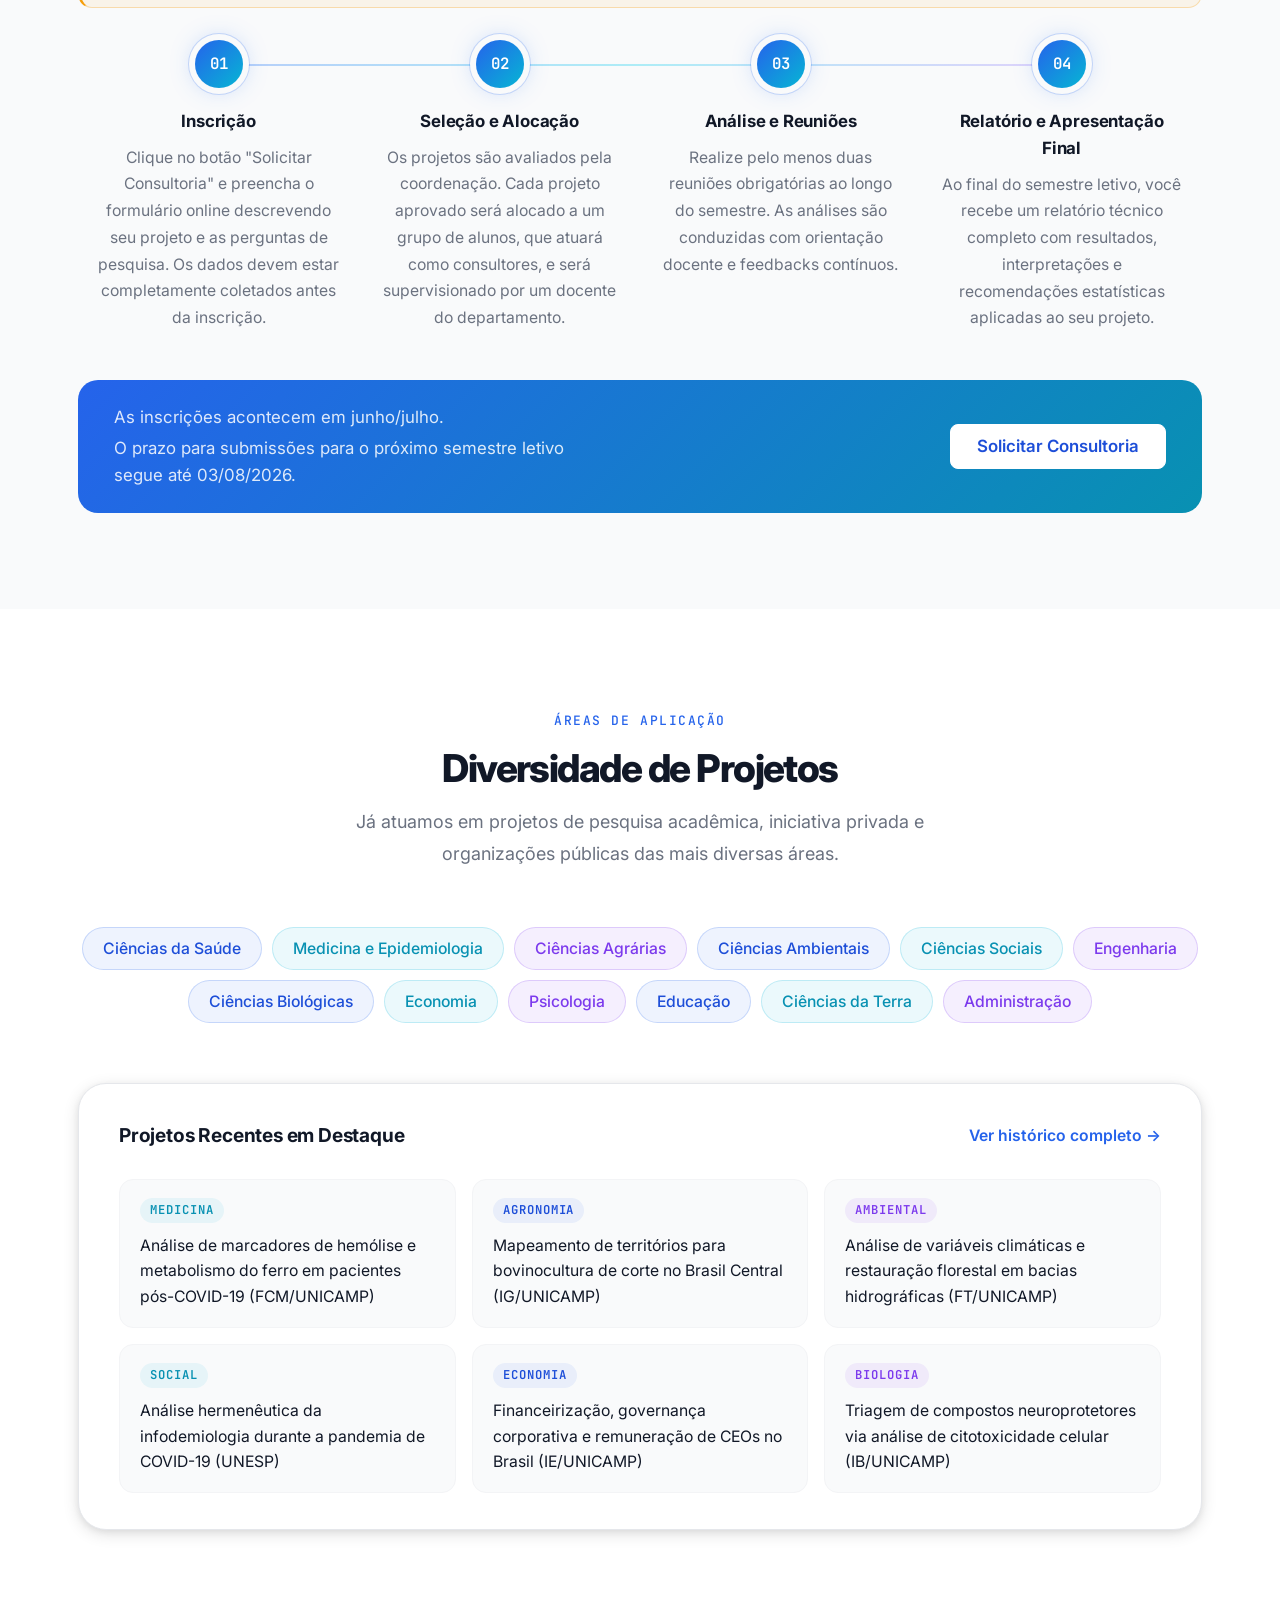
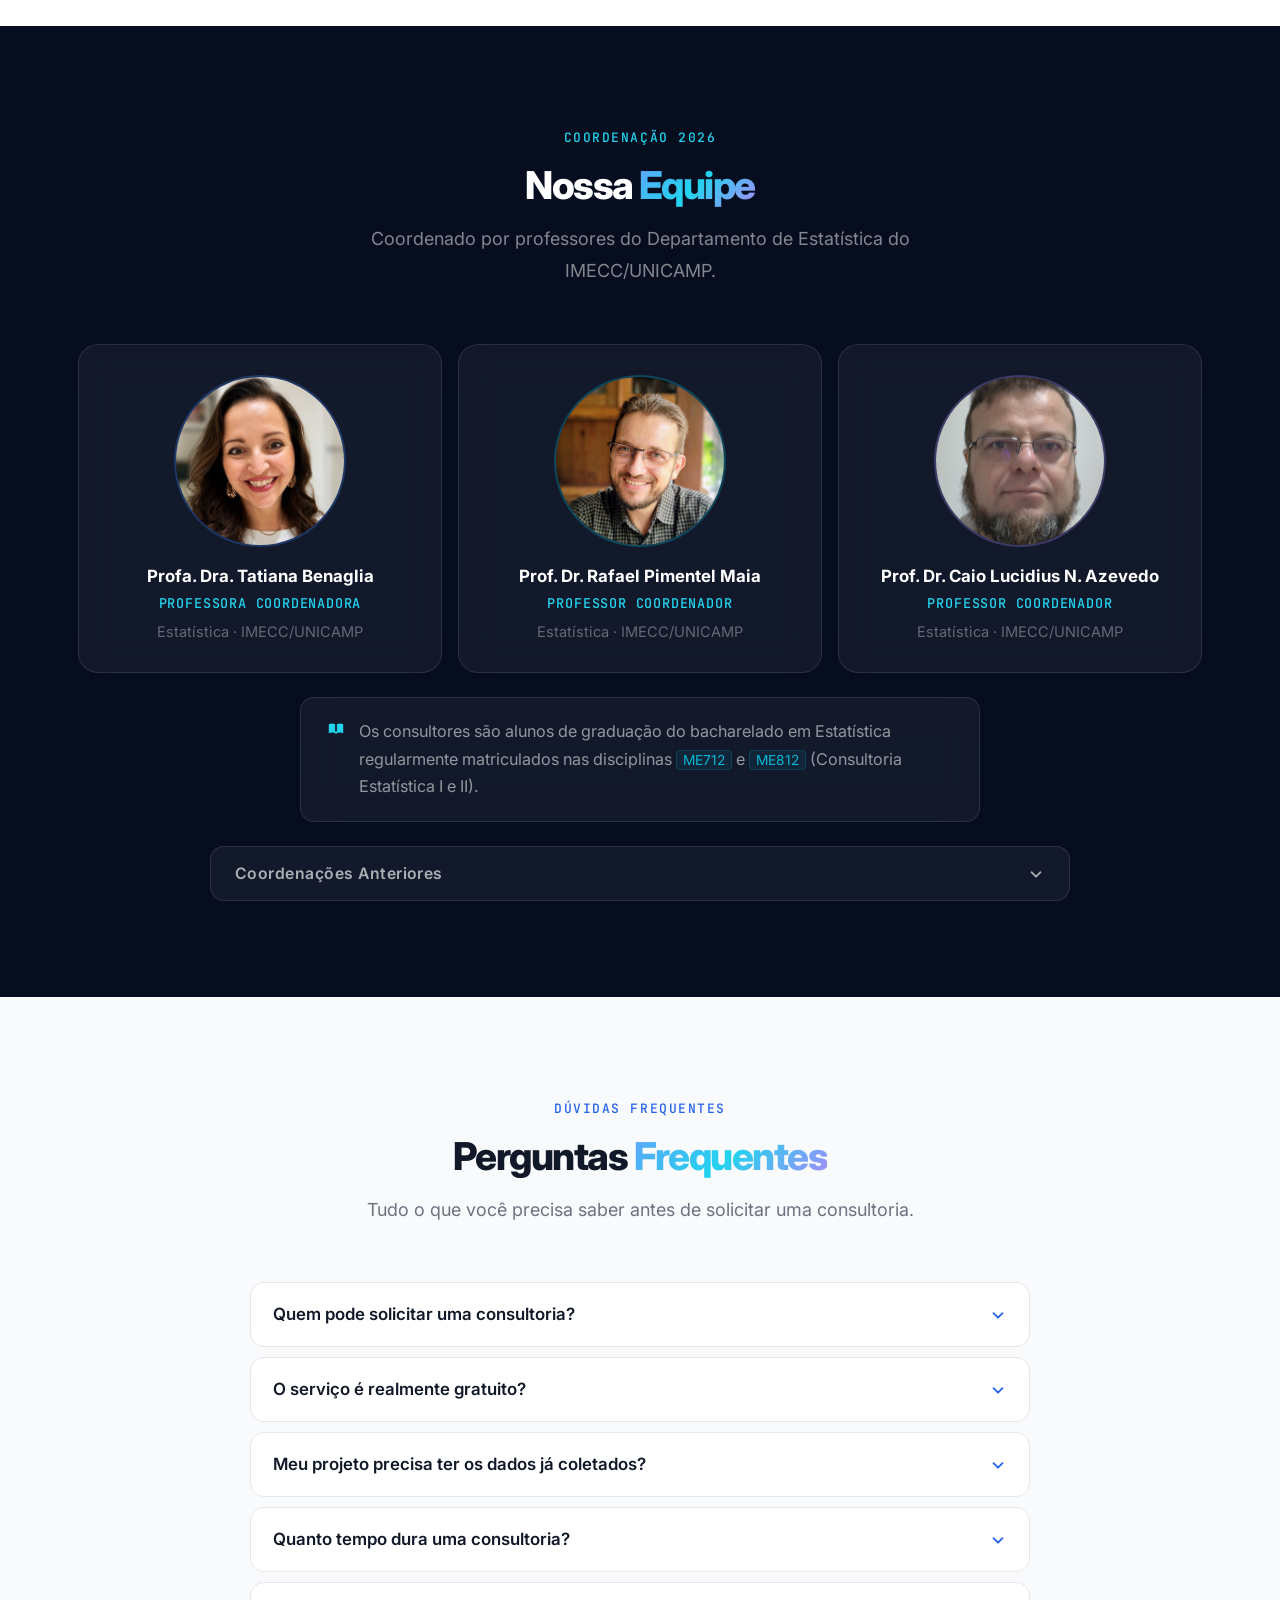
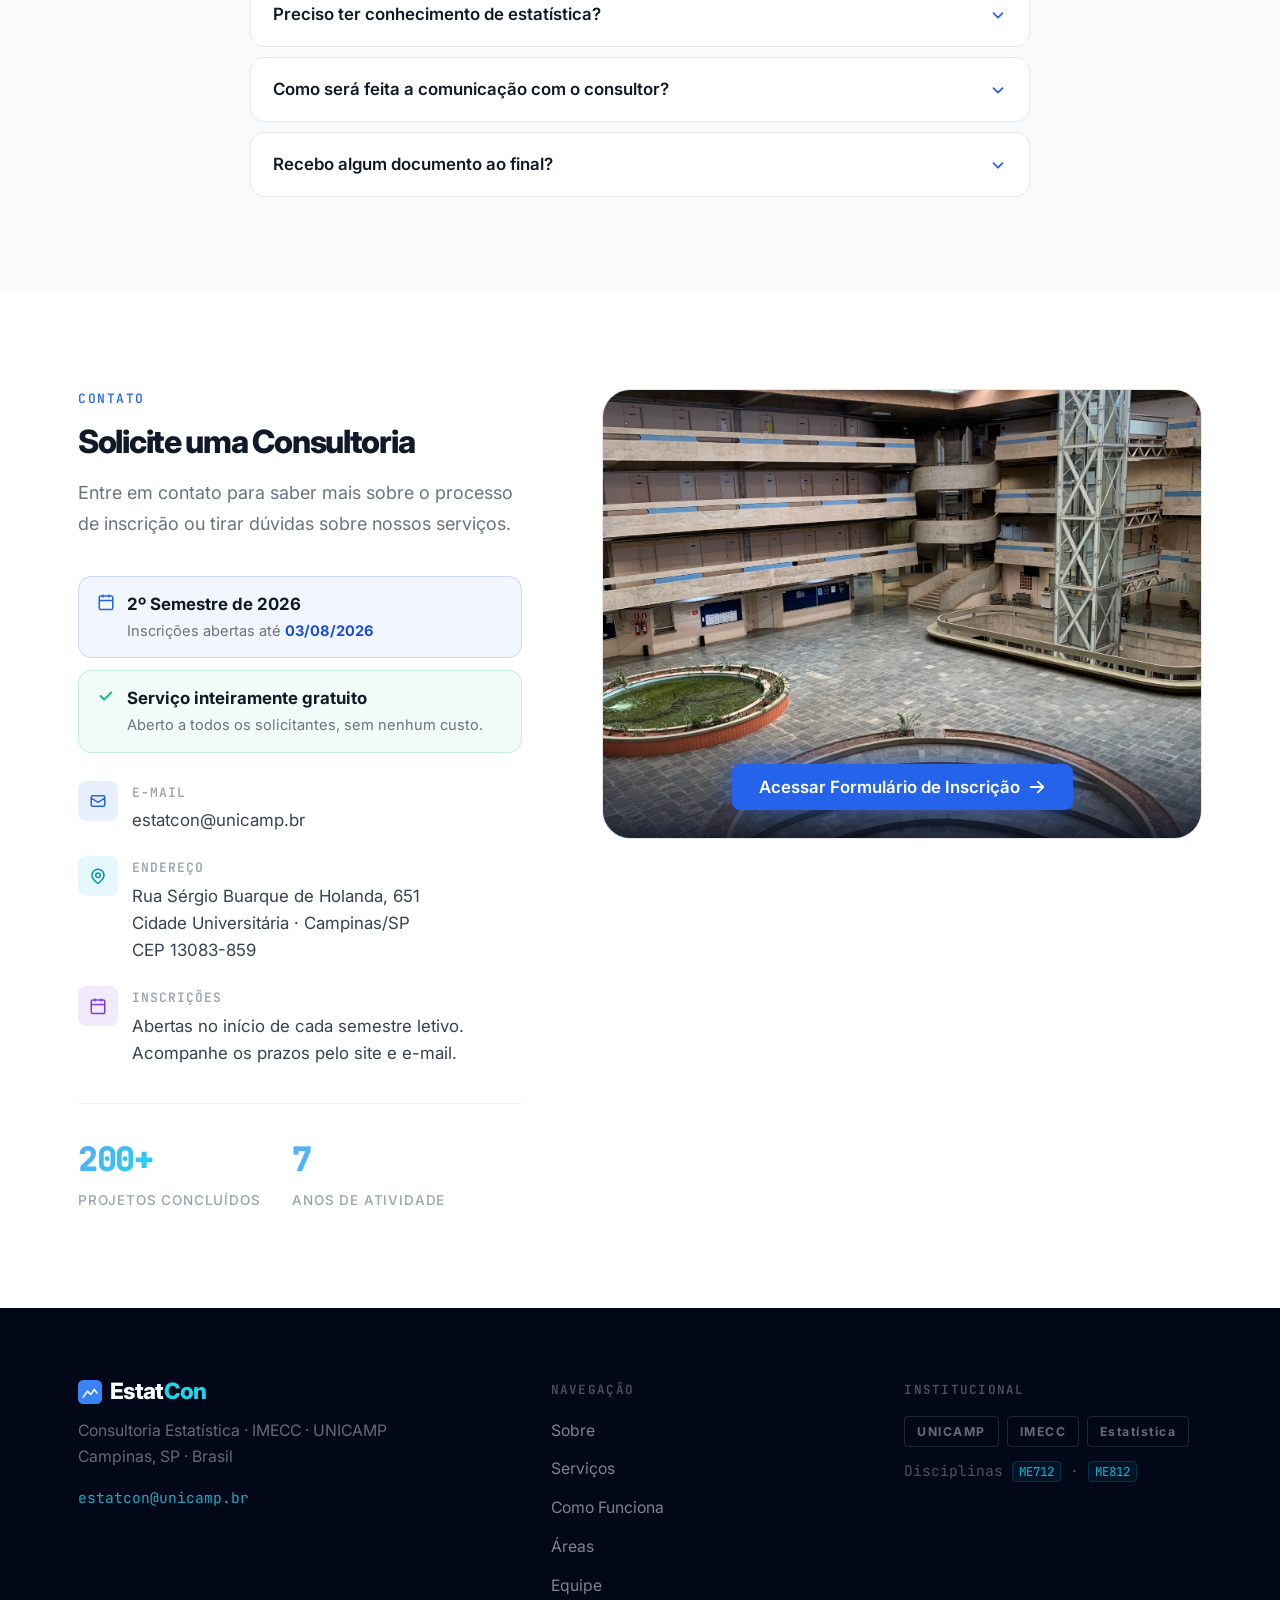
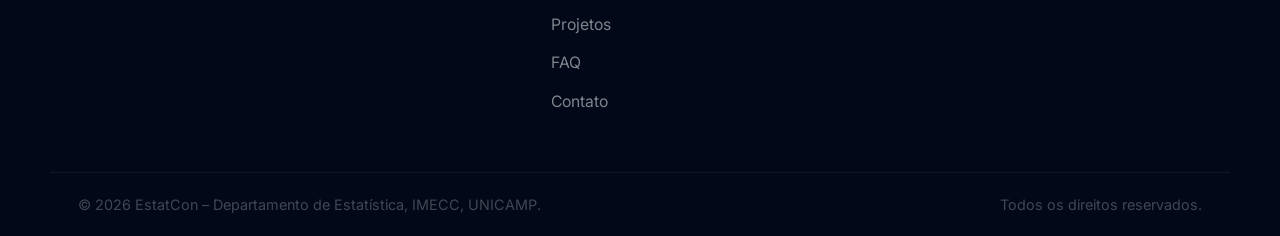
==== commit 992c7f79: "Update submission deadline to 03/08/2026, add Google Forms link Deadline moved from 25/07/2026 to 03" ====
--- a/index.html
+++ b/index.html
@@ -54,7 +54,7 @@
         </div>
         <div class="inscricao-text">
           <strong>Inscrições para o 2º Semestre de 2026</strong>
-          <span>Período aberto - envie sua proposta até <strong>25/07/2026</strong>.</span>
+          <span>Período aberto - envie sua proposta até <strong>03/08/2026</strong>.</span>
         </div>
         <a href="#contato" class="btn btn-sm inscricao-cta">Solicitar Agora</a>
         <button class="inscricao-close" id="inscricao-close" aria-label="Fechar aviso">
@@ -484,7 +484,7 @@
         <div class="process-cta reveal">
           <div class="process-cta-text">
             <p>As inscrições acontecem em junho/julho.</p>
-            <p>O prazo para submissões para o próximo semestre letivo segue até 25/07/2026.</p>
+            <p>O prazo para submissões para o próximo semestre letivo segue até 03/08/2026.</p>
           </div>
           <a href="#contato" class="btn btn-primary">Solicitar Consultoria</a>
         </div>
@@ -721,7 +721,7 @@
               <svg aria-hidden="true" viewBox="0 0 24 24" fill="none" stroke="currentColor" stroke-width="2"><rect x="3" y="4" width="18" height="18" rx="2"/><path d="M16 2v4M8 2v4M3 10h18"/></svg>
               <div>
                 <strong>2º Semestre de 2026</strong>
-                <span>Inscrições abertas até <strong>25/07/2026</strong></span>
+                <span>Inscrições abertas até <strong>03/08/2026</strong></span>
               </div>
             </div>
 
@@ -793,7 +793,7 @@
               </div>
               <div class="contact-photo-overlay">
                 <a
-                  href="PLACEHOLDER_GOOGLE_FORMS_URL"
+                  href="https://forms.gle/JL8kFT6TwW7RdEVE6"
                   target="_blank"
                   rel="noopener noreferrer"
                   class="btn btn-primary"
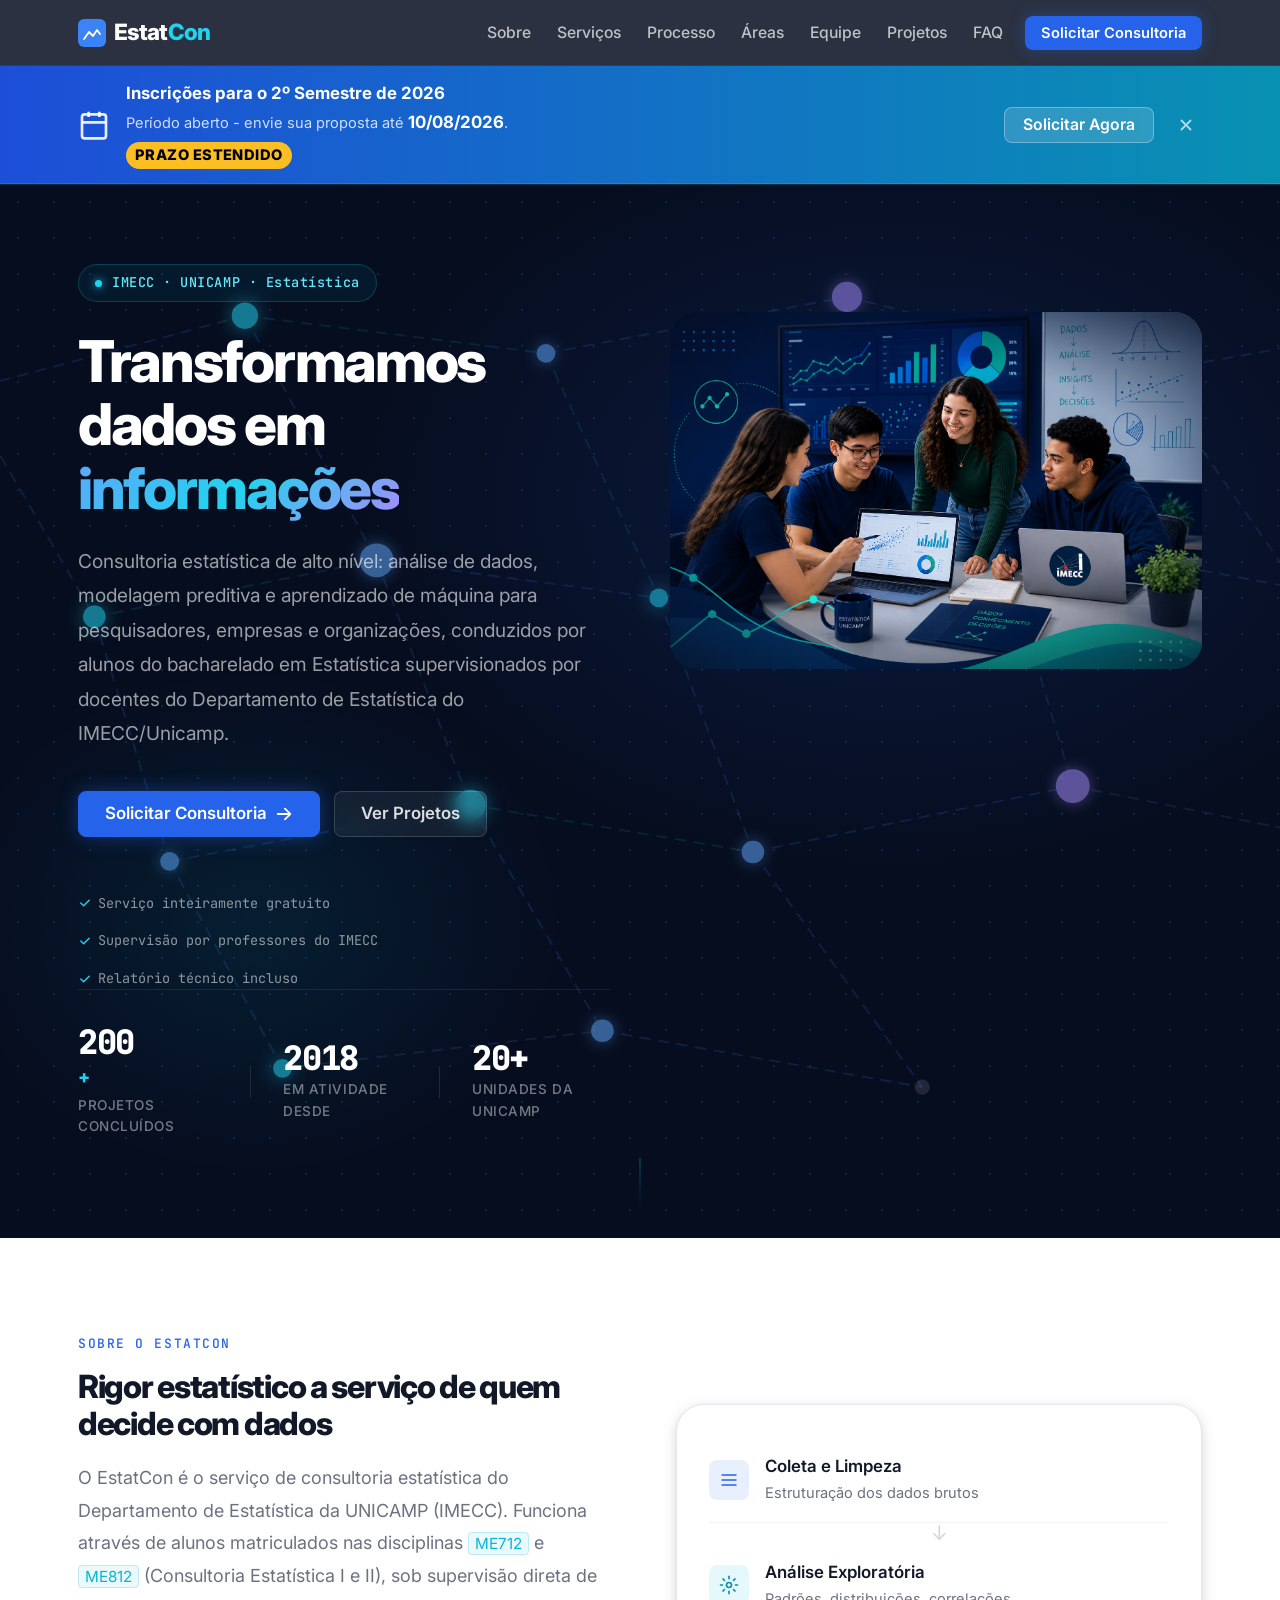
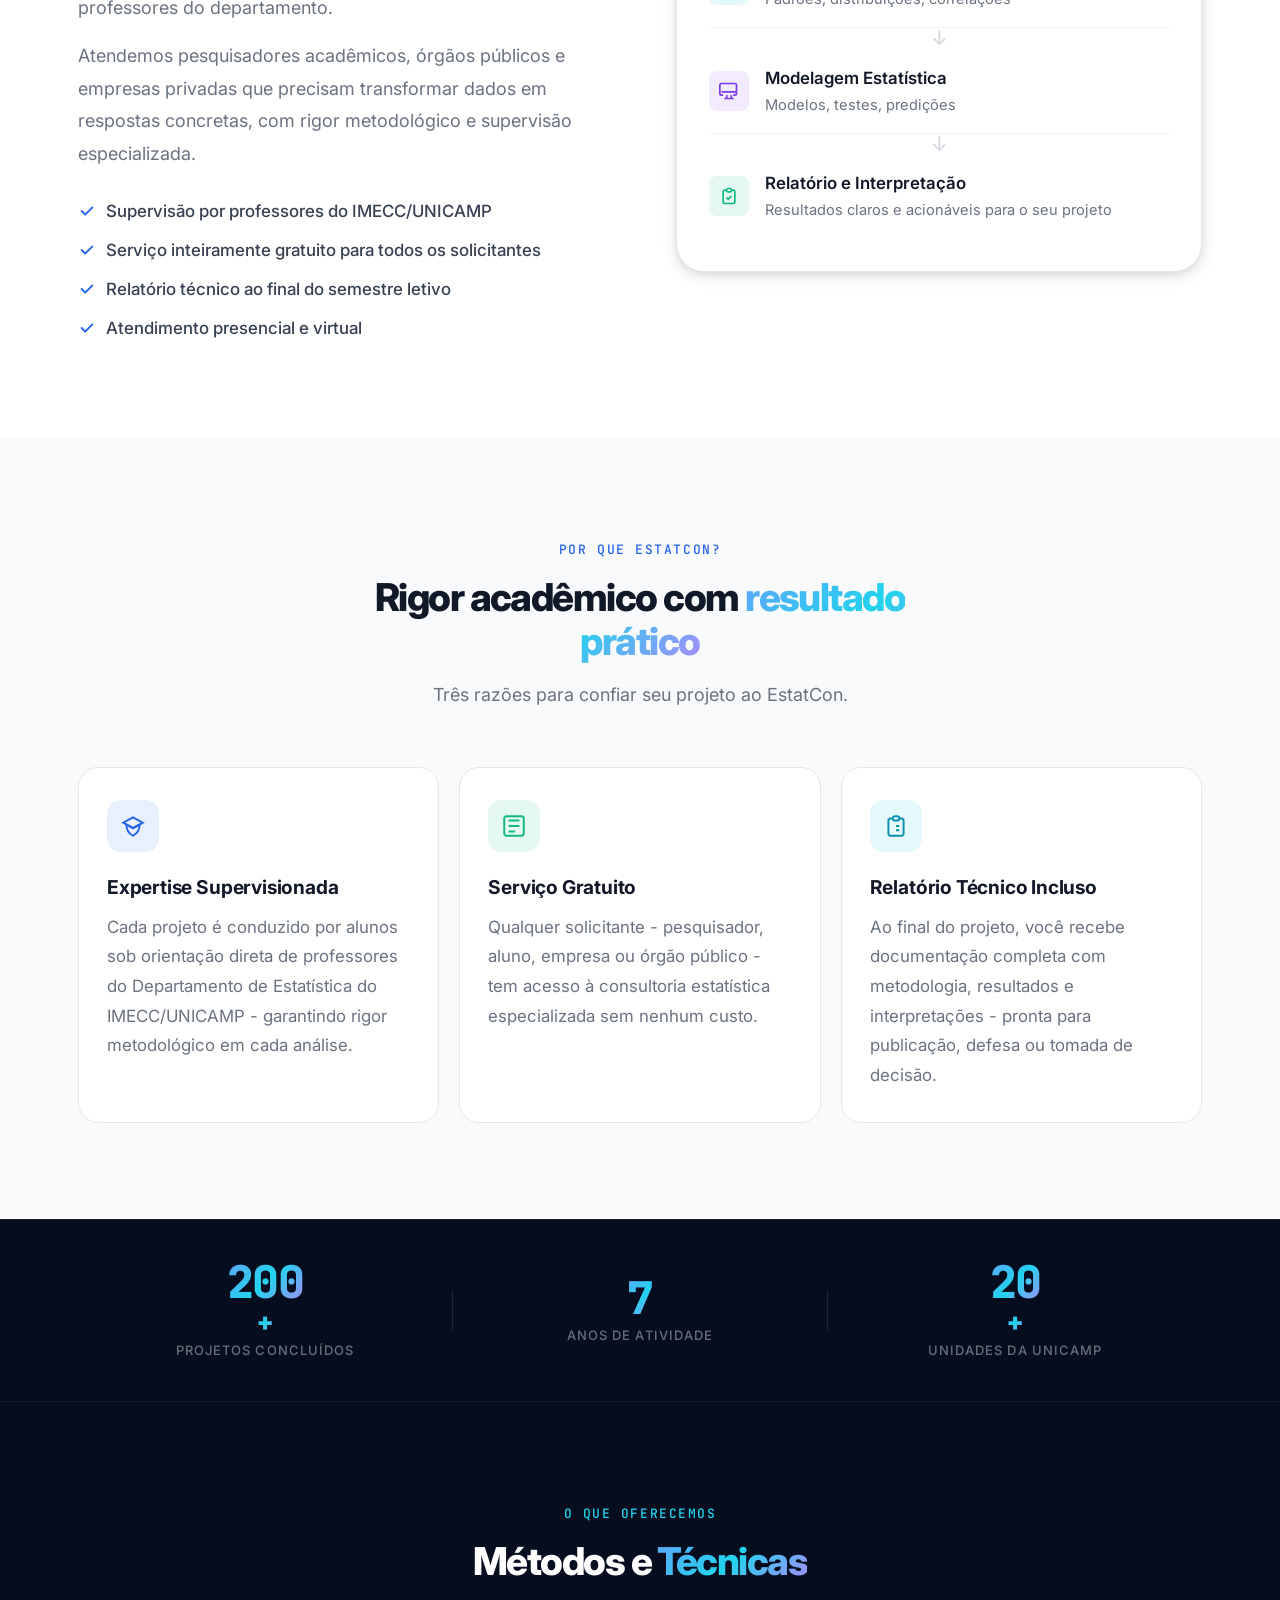
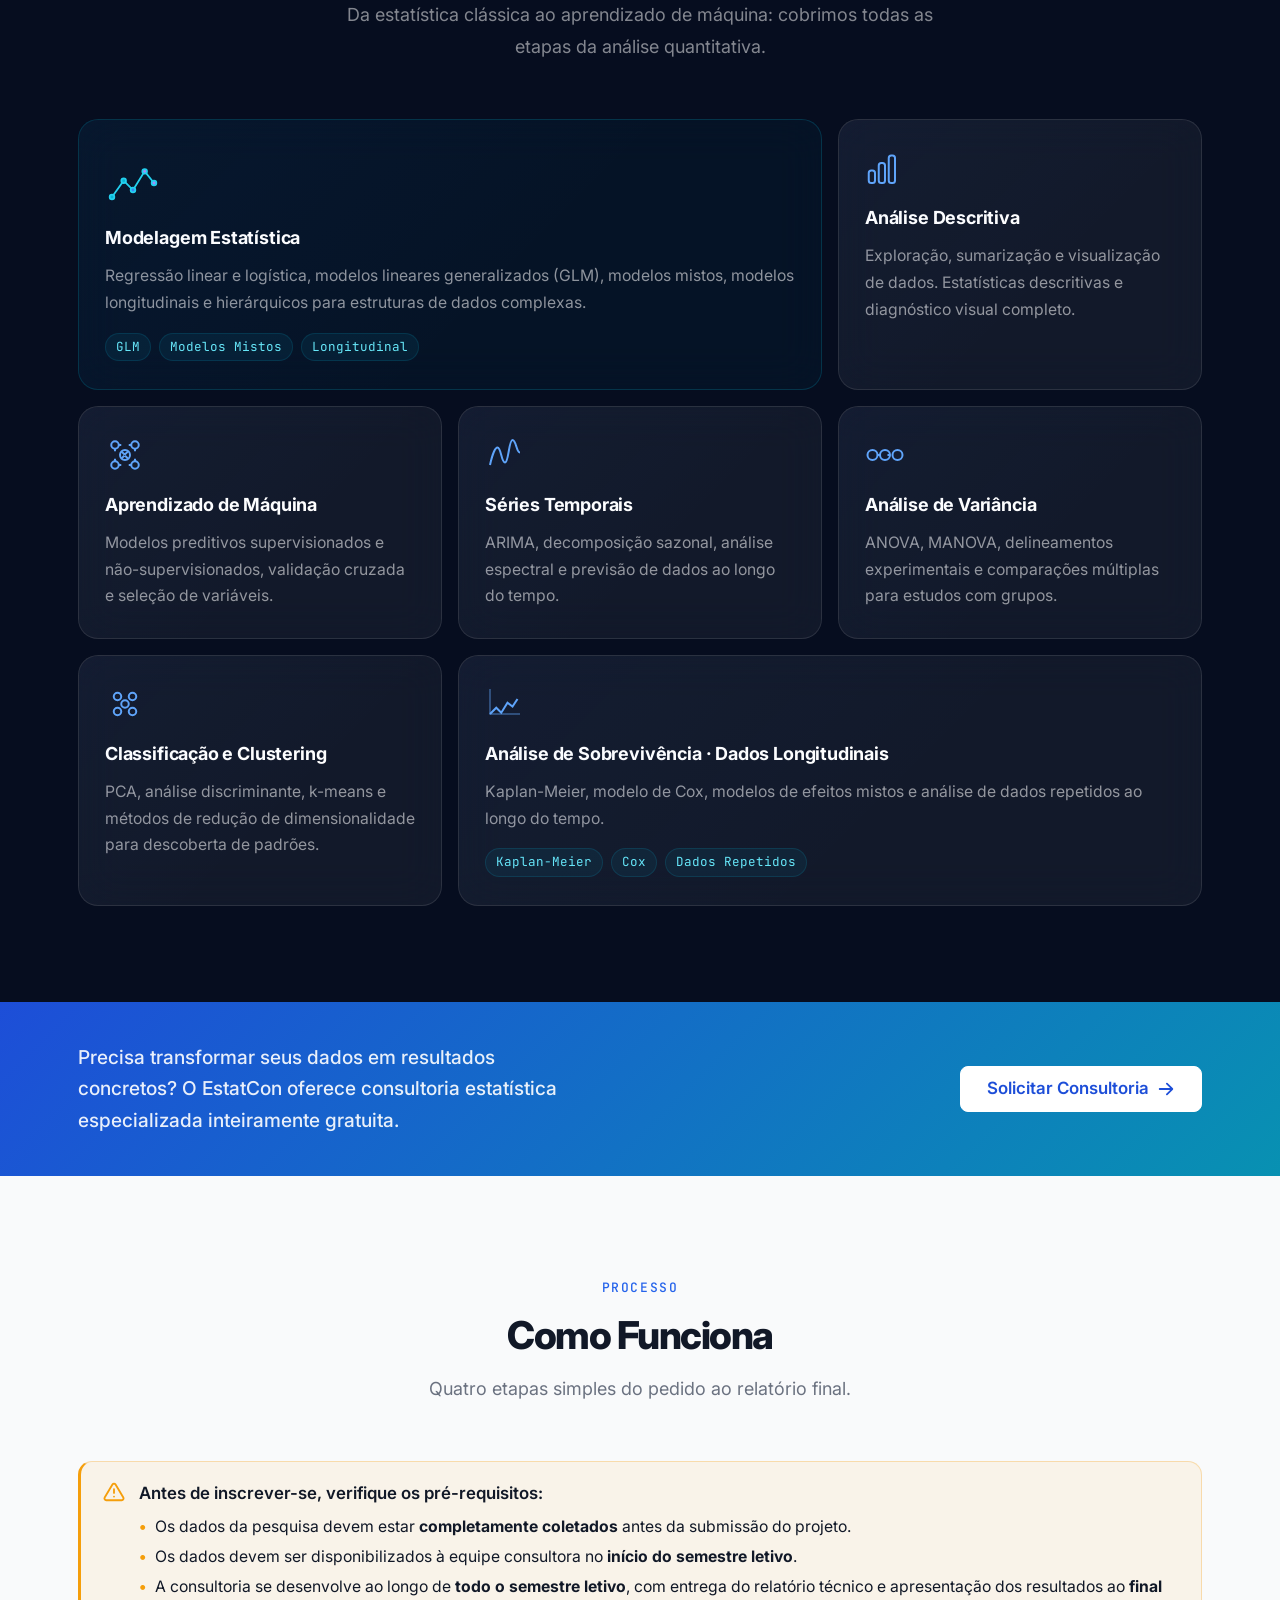
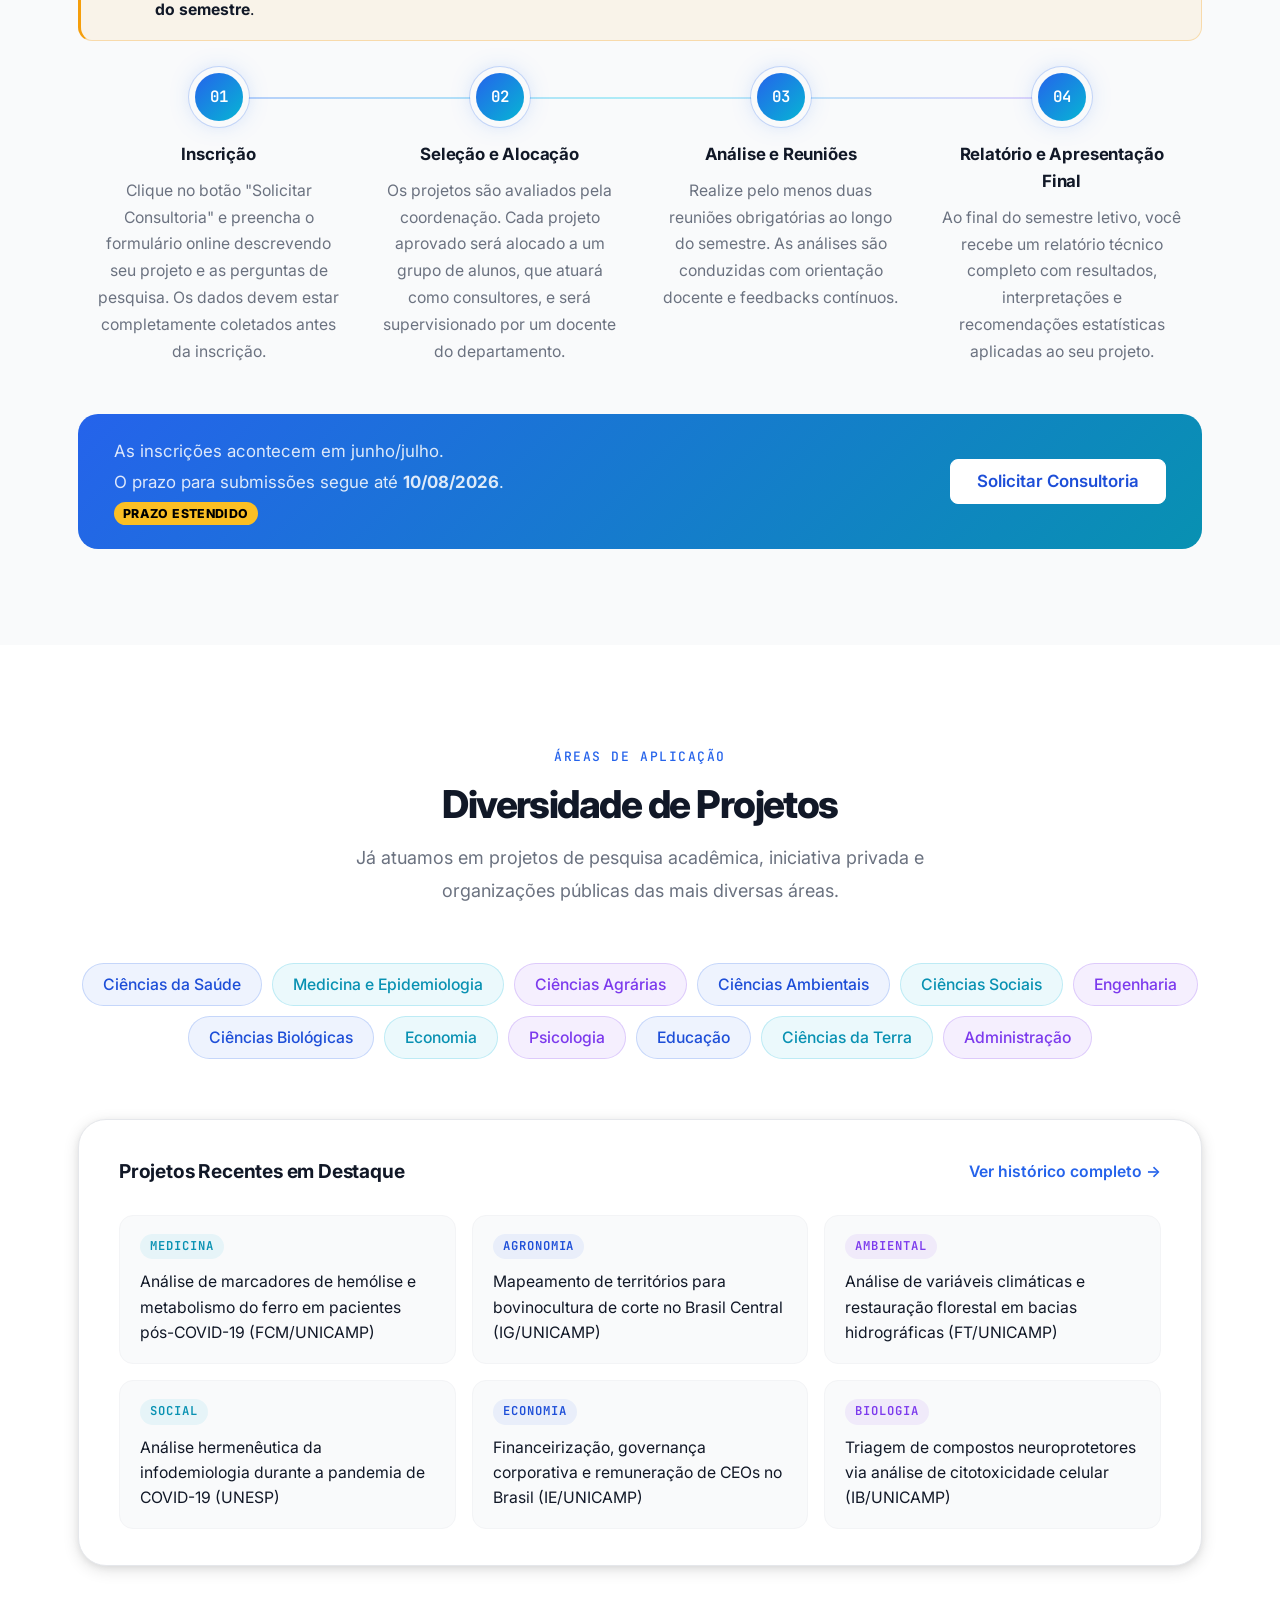
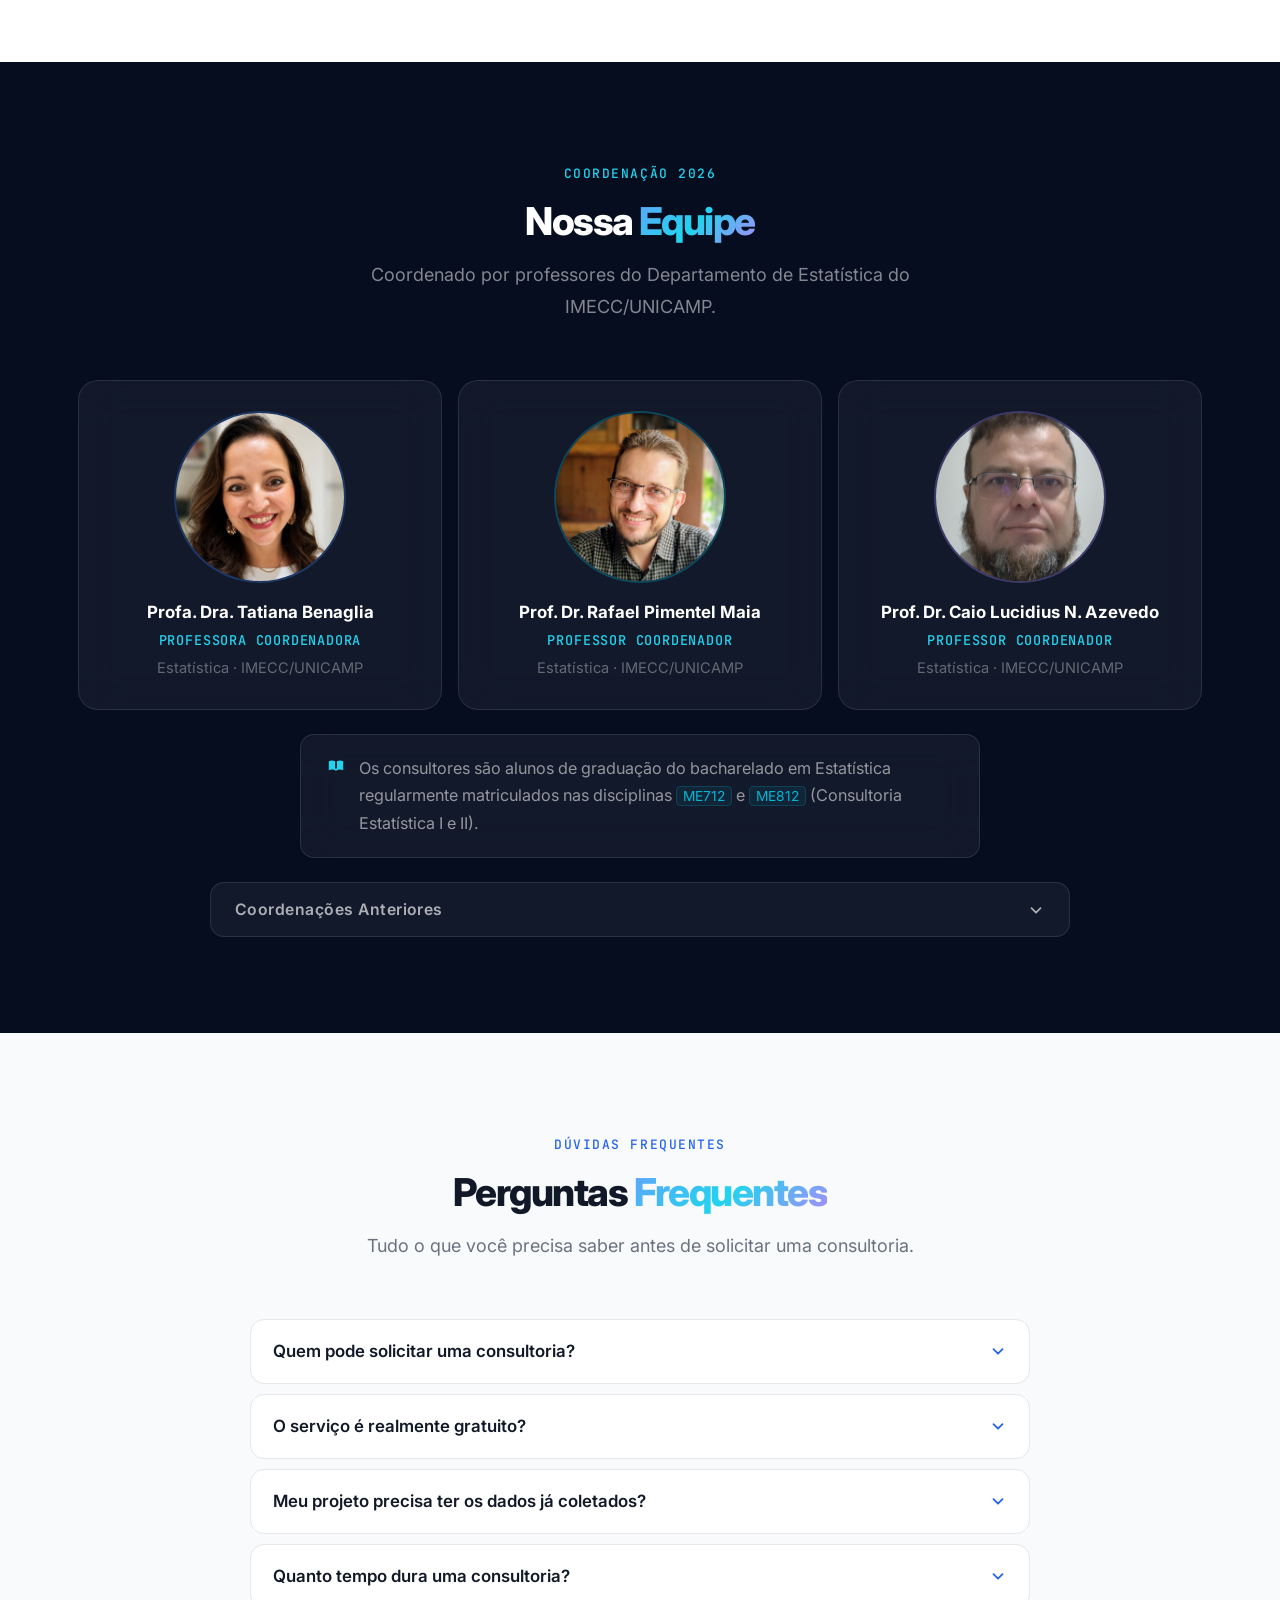
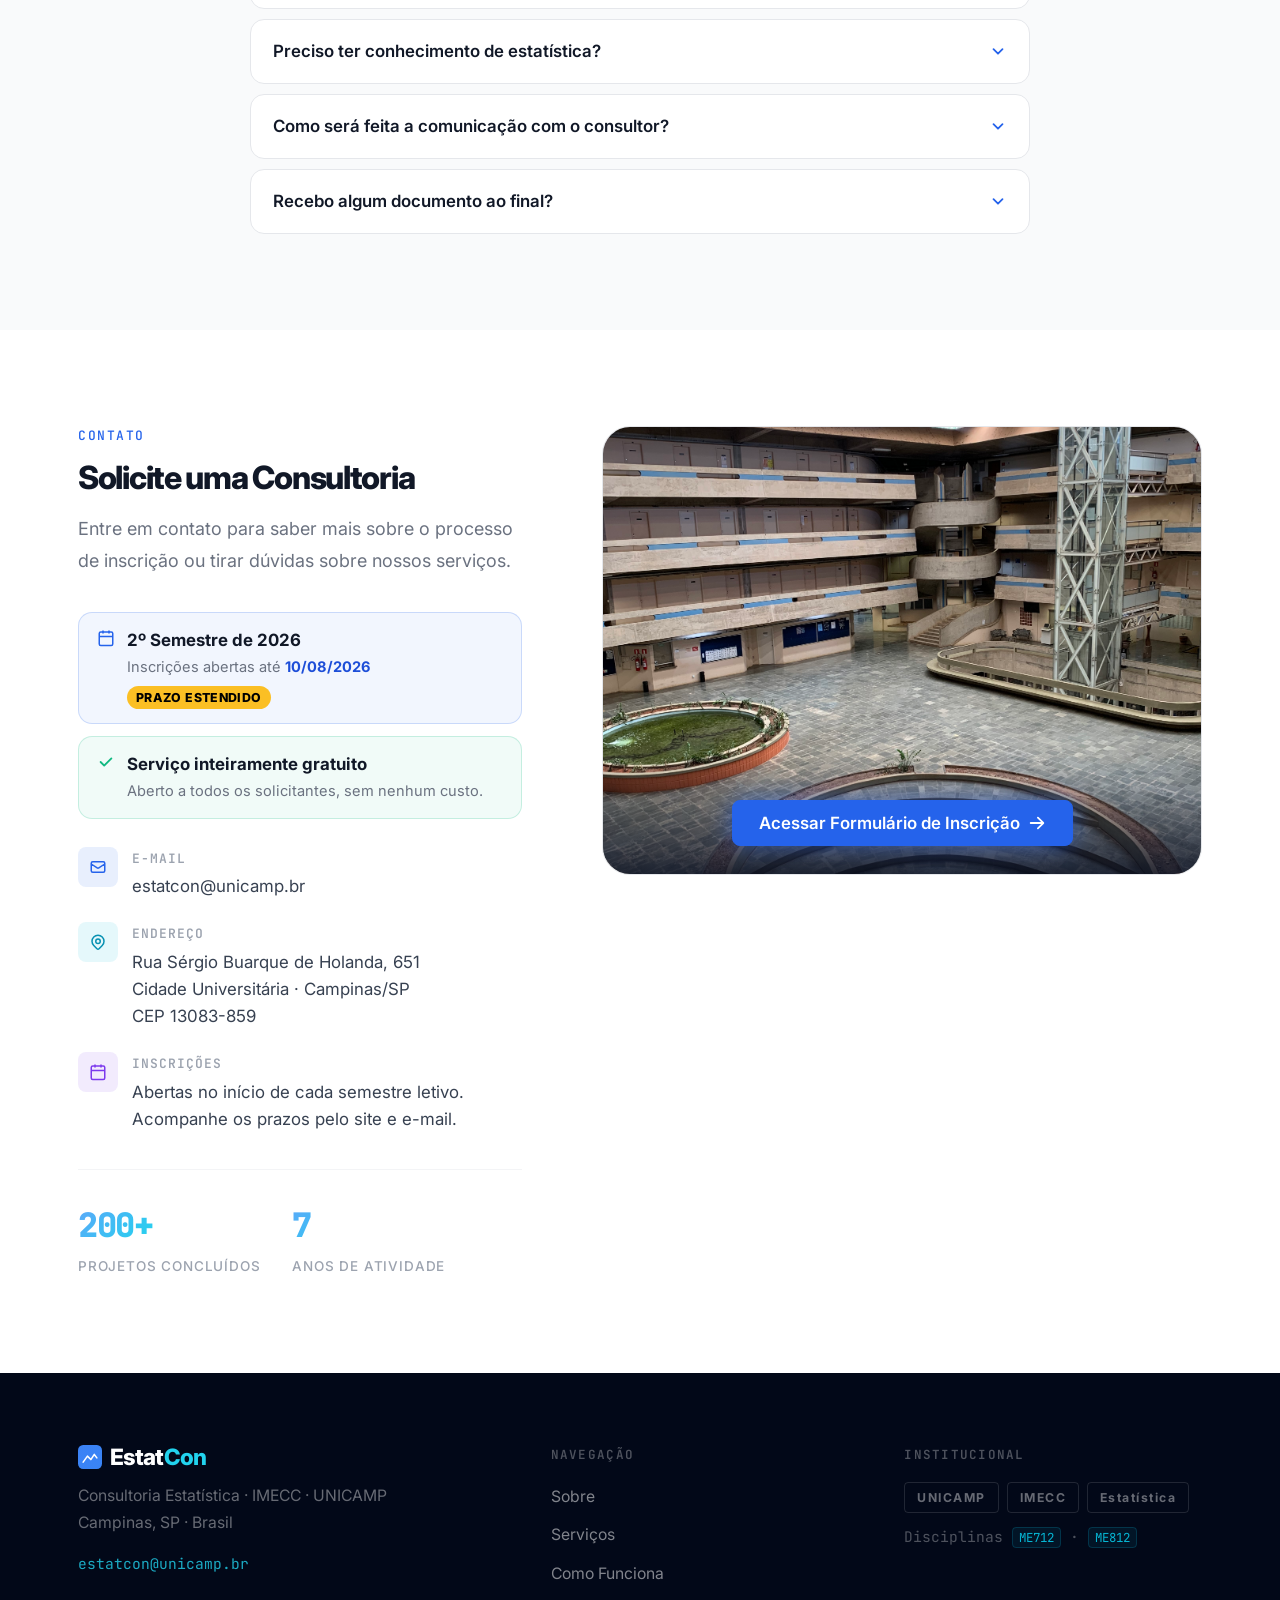
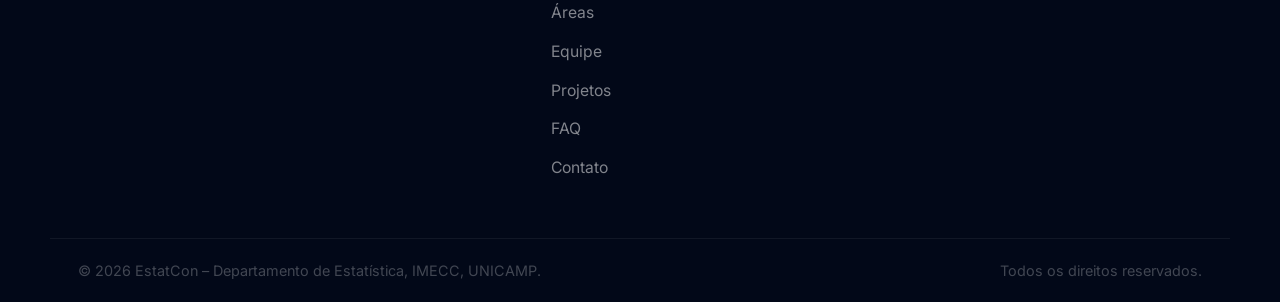
==== commit 9a14eb62: "ajuste de data limite para envio de proposta" ====
--- a/index.html
+++ b/index.html
@@ -54,7 +54,7 @@
         </div>
         <div class="inscricao-text">
           <strong>Inscrições para o 2º Semestre de 2026</strong>
-          <span>Período aberto - envie sua proposta até <strong>03/08/2026</strong>.</span>
+          <span>Período aberto - envie sua proposta até <strong>10/08/2026</strong>. <span class="extended-tag">Prazo estendido</span></span>
         </div>
         <a href="#contato" class="btn btn-sm inscricao-cta">Solicitar Agora</a>
         <button class="inscricao-close" id="inscricao-close" aria-label="Fechar aviso">
@@ -484,7 +484,7 @@
         <div class="process-cta reveal">
           <div class="process-cta-text">
             <p>As inscrições acontecem em junho/julho.</p>
-            <p>O prazo para submissões para o próximo semestre letivo segue até 03/08/2026.</p>
+            <p>O prazo para submissões segue até <strong>10/08/2026</strong>. <span class="extended-tag">Prazo estendido</span></p>
           </div>
           <a href="#contato" class="btn btn-primary">Solicitar Consultoria</a>
         </div>
@@ -721,7 +721,7 @@
               <svg aria-hidden="true" viewBox="0 0 24 24" fill="none" stroke="currentColor" stroke-width="2"><rect x="3" y="4" width="18" height="18" rx="2"/><path d="M16 2v4M8 2v4M3 10h18"/></svg>
               <div>
                 <strong>2º Semestre de 2026</strong>
-                <span>Inscrições abertas até <strong>03/08/2026</strong></span>
+                <span>Inscrições abertas até <strong>10/08/2026</strong> <span class="extended-tag">Prazo estendido</span></span>
               </div>
             </div>
 
@@ -793,7 +793,7 @@
               </div>
               <div class="contact-photo-overlay">
                 <a
-                  href="https://forms.gle/JL8kFT6TwW7RdEVE6"
+                  href="https://forms.gle/qujqcLEpjRrgBuqF6"
                   target="_blank"
                   rel="noopener noreferrer"
                   class="btn btn-primary"
--- a/style.css
+++ b/style.css
@@ -1496,6 +1496,27 @@
 /* =============================================
    INSCRIPTION BANNER
    ============================================= */
+span.extended-tag {
+  display: block;
+  width: fit-content;
+  margin: 6px 0 0;
+  padding: 2px 9px;
+  font-size: .6875rem;
+  font-weight: 800;
+  text-transform: uppercase;
+  letter-spacing: .03em;
+  border-radius: 999px;
+  background: #FBBF24;
+  color: #000;
+  white-space: nowrap;
+  animation: pulse-tag 1.8s ease-in-out infinite;
+}
+
+@keyframes pulse-tag {
+  0%, 100% { opacity: 1; transform: scale(1); }
+  50% { opacity: .7; transform: scale(1.06); }
+}
+
 .inscricao-banner {
   position: sticky;
   top: var(--nav-h);
@@ -1525,6 +1546,7 @@
 }
 .inscricao-text strong { font-size: .9375rem; font-weight: 700; color: var(--white); }
 .inscricao-text span   { font-size: .8125rem; color: rgba(255,255,255,.8); }
+.inscricao-text .extended-tag { color: #000; }
 .inscricao-cta {
   background: rgba(255,255,255,.15) !important;
   color: var(--white) !important;
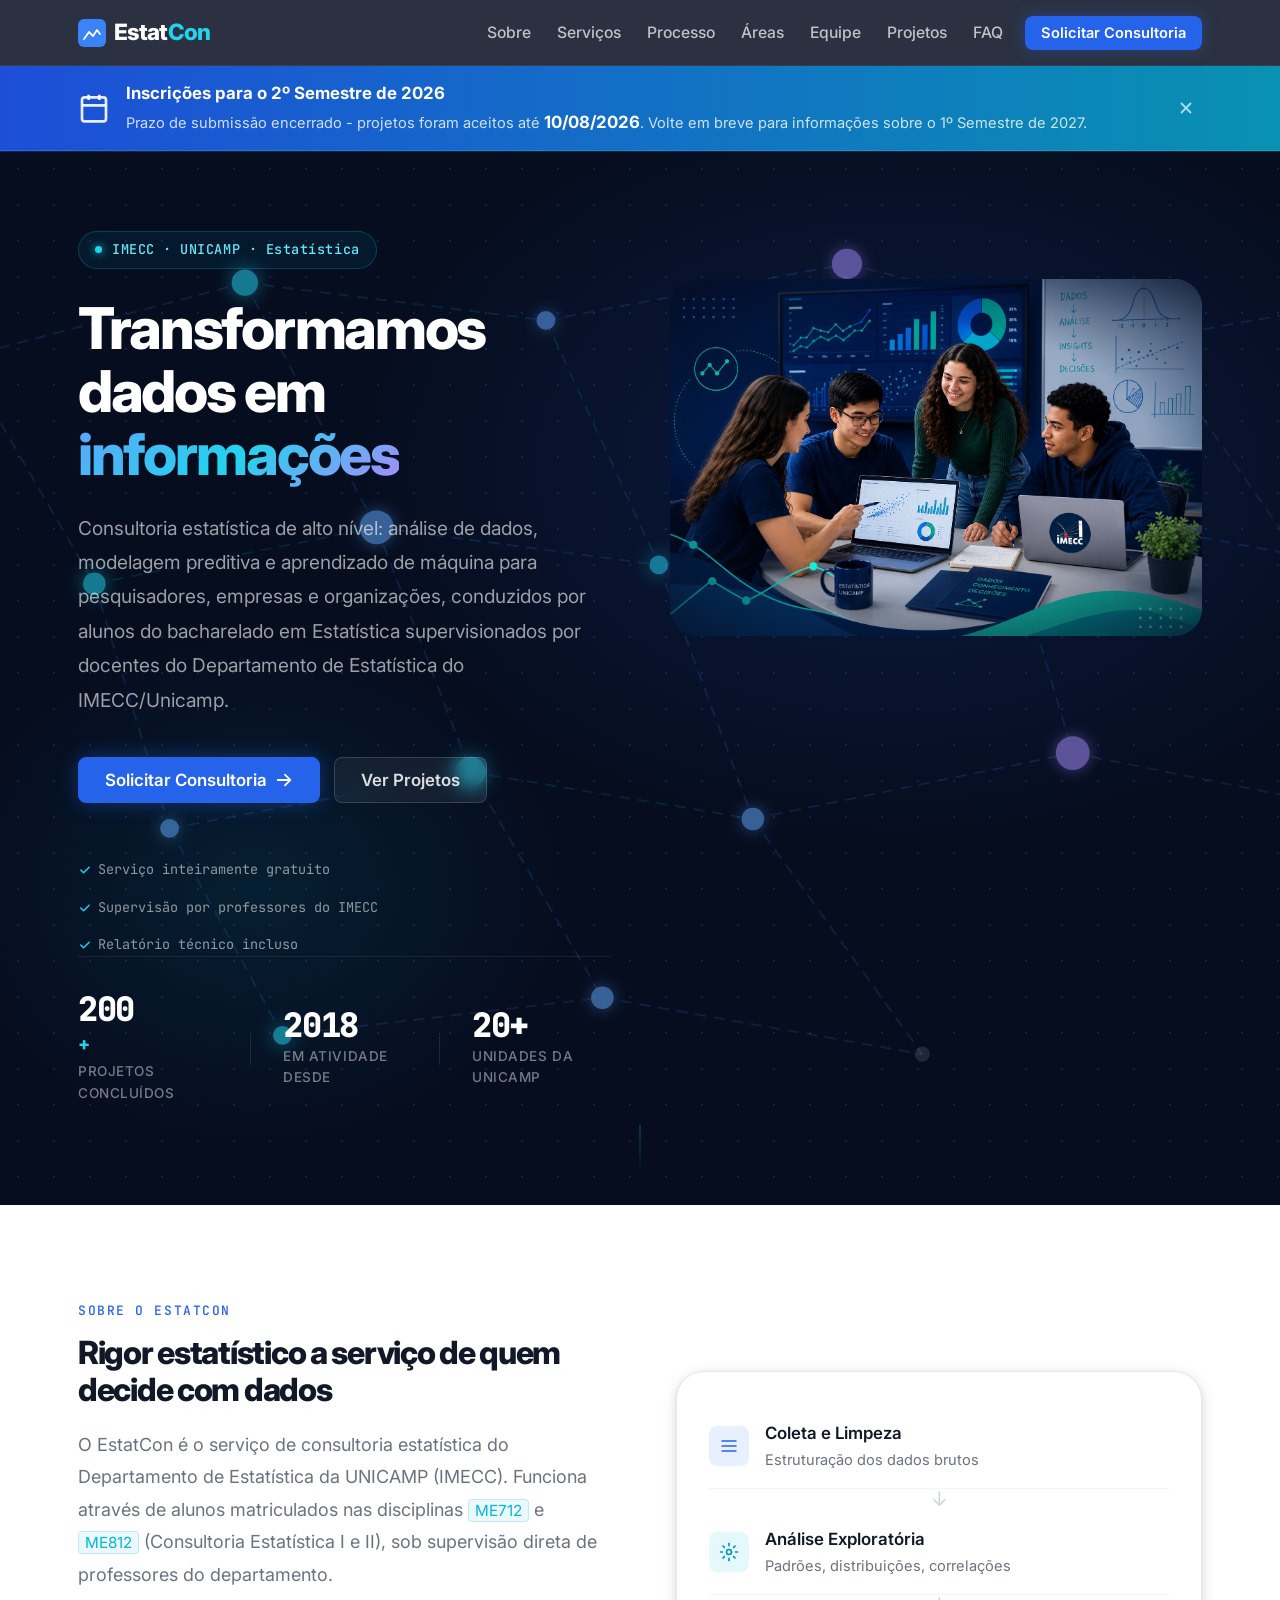
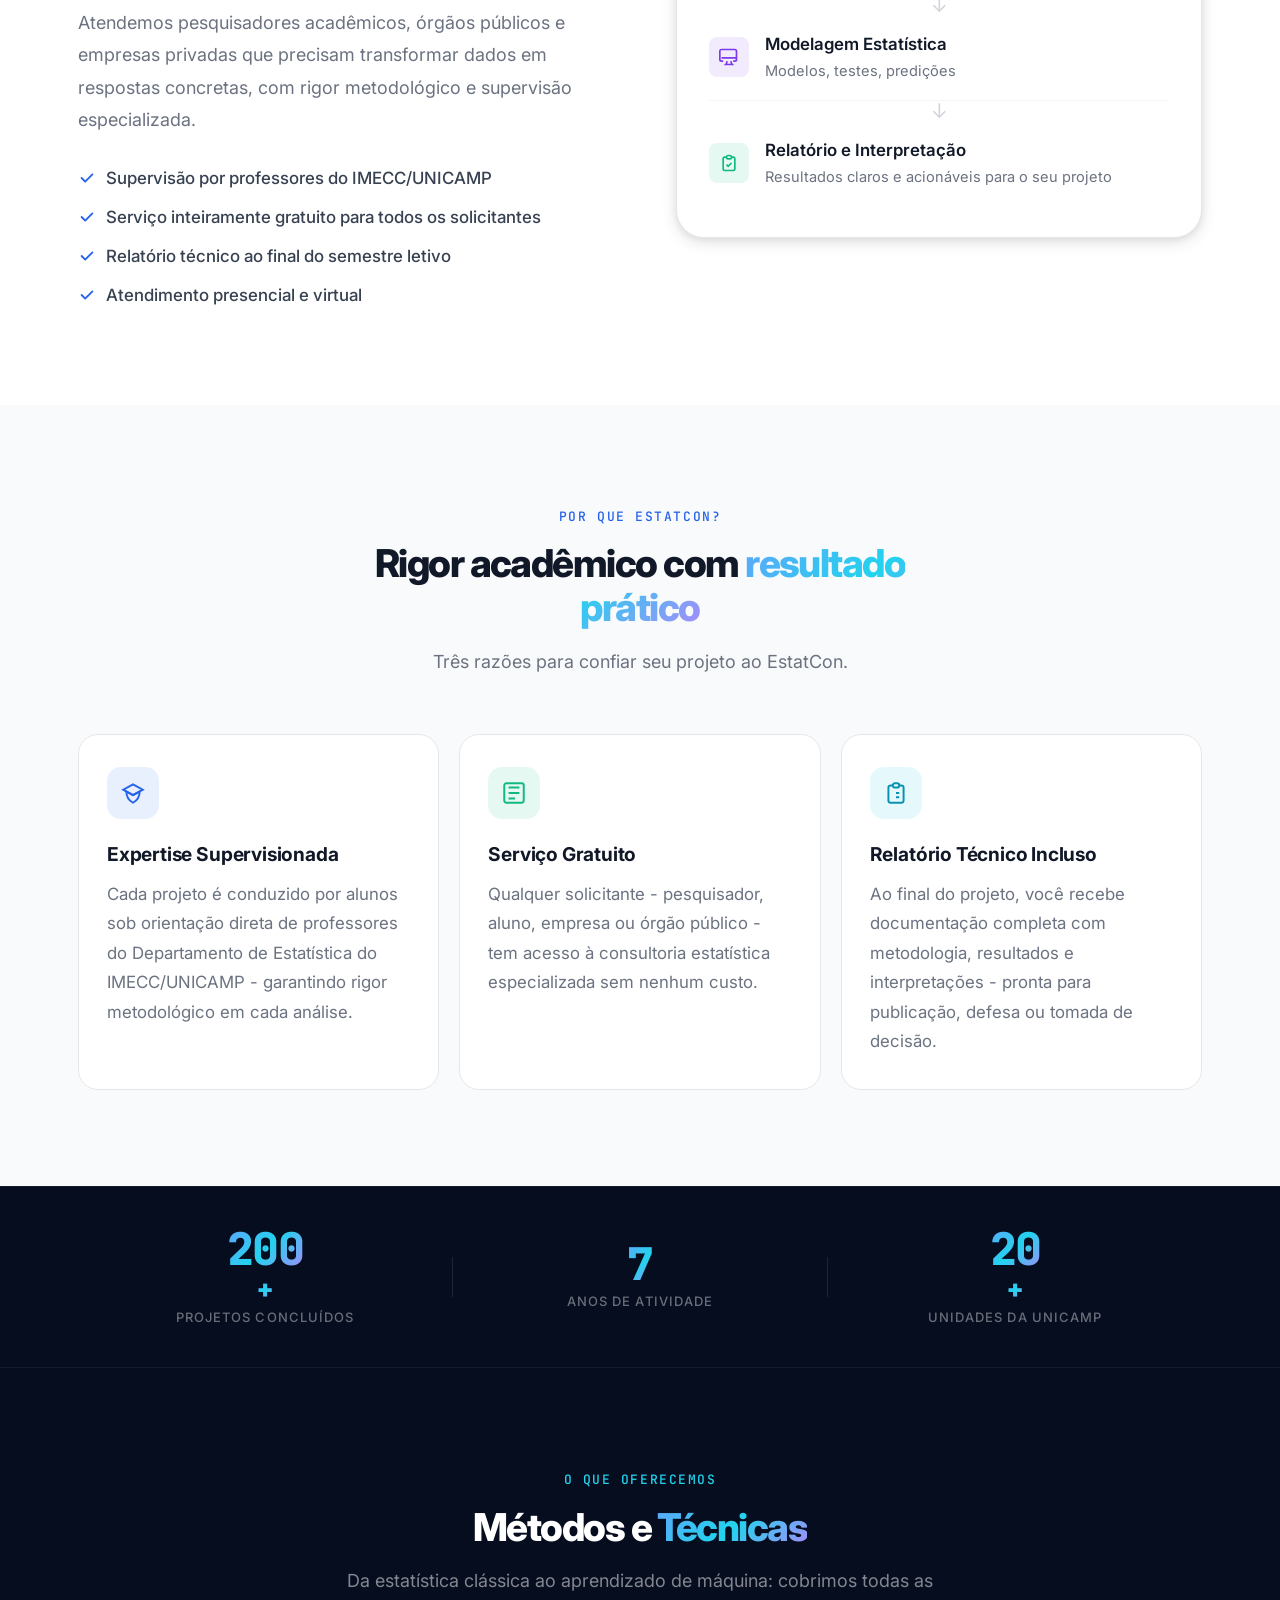
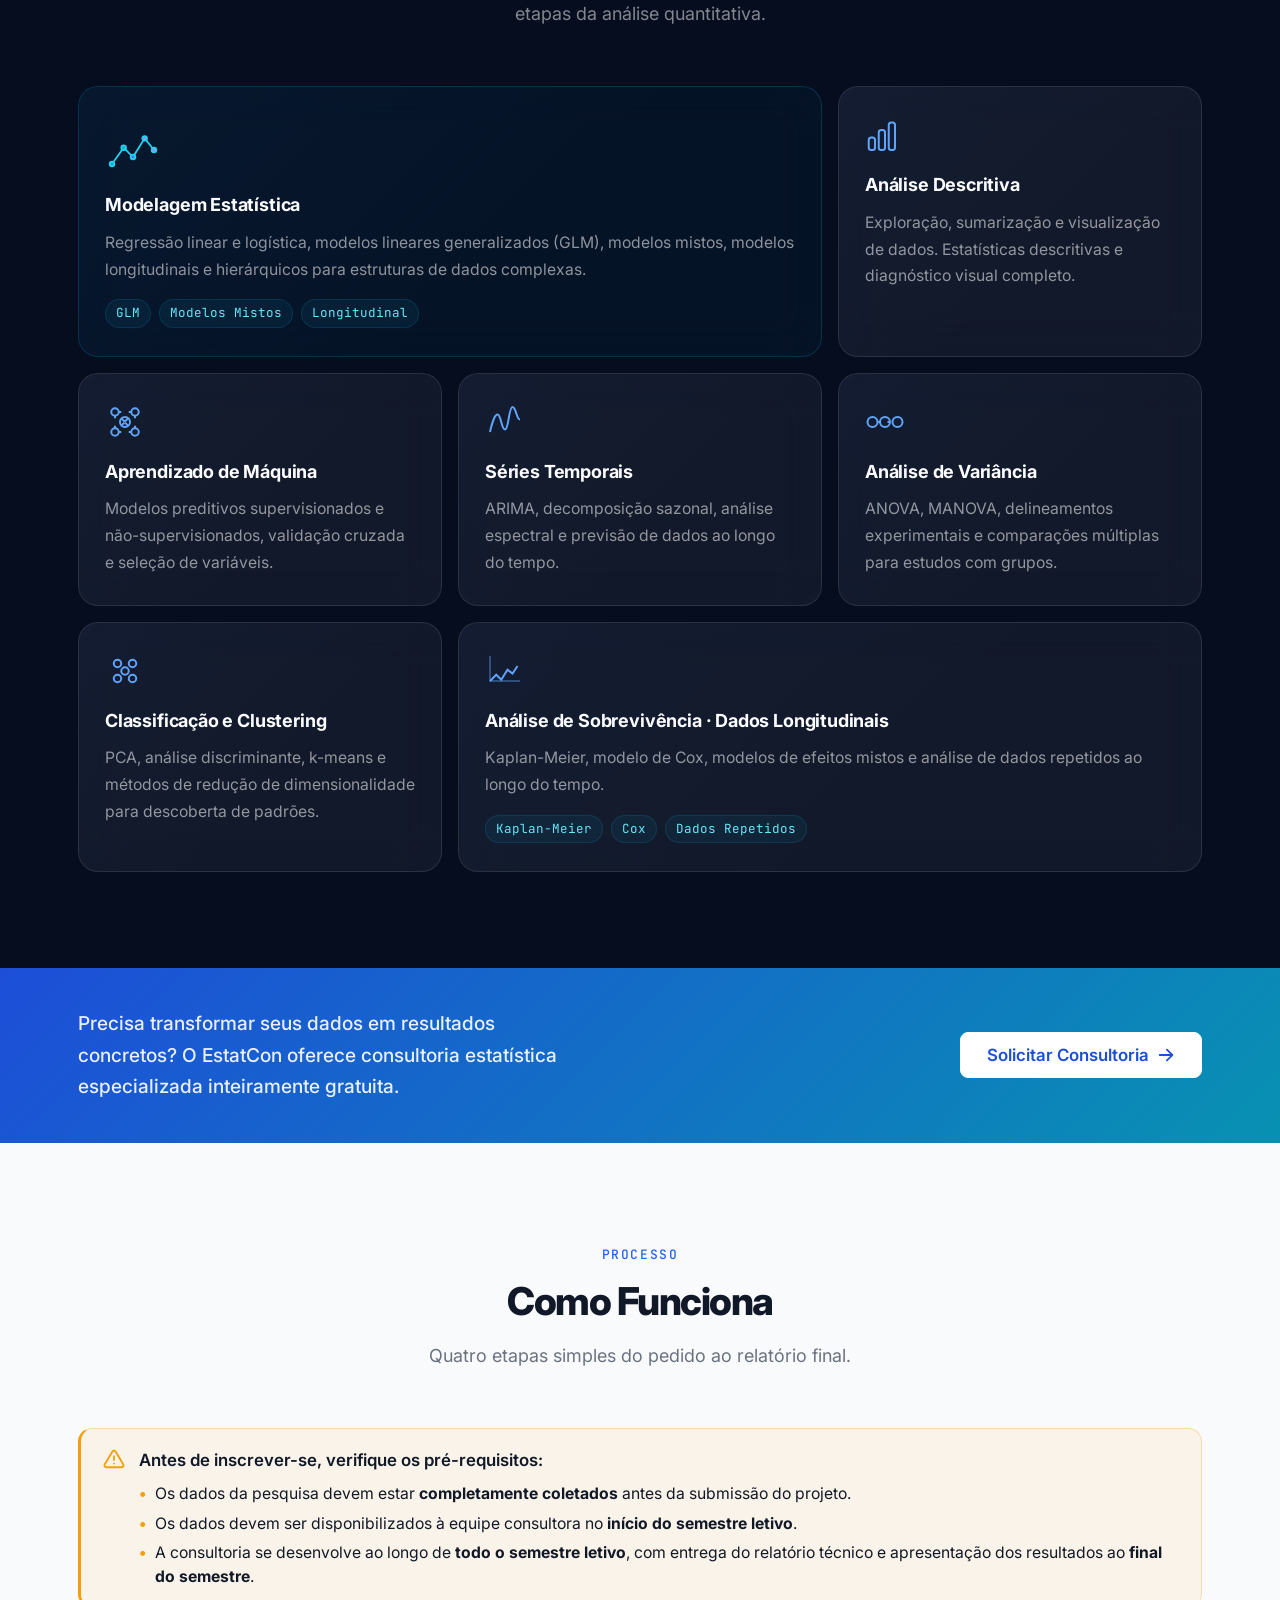
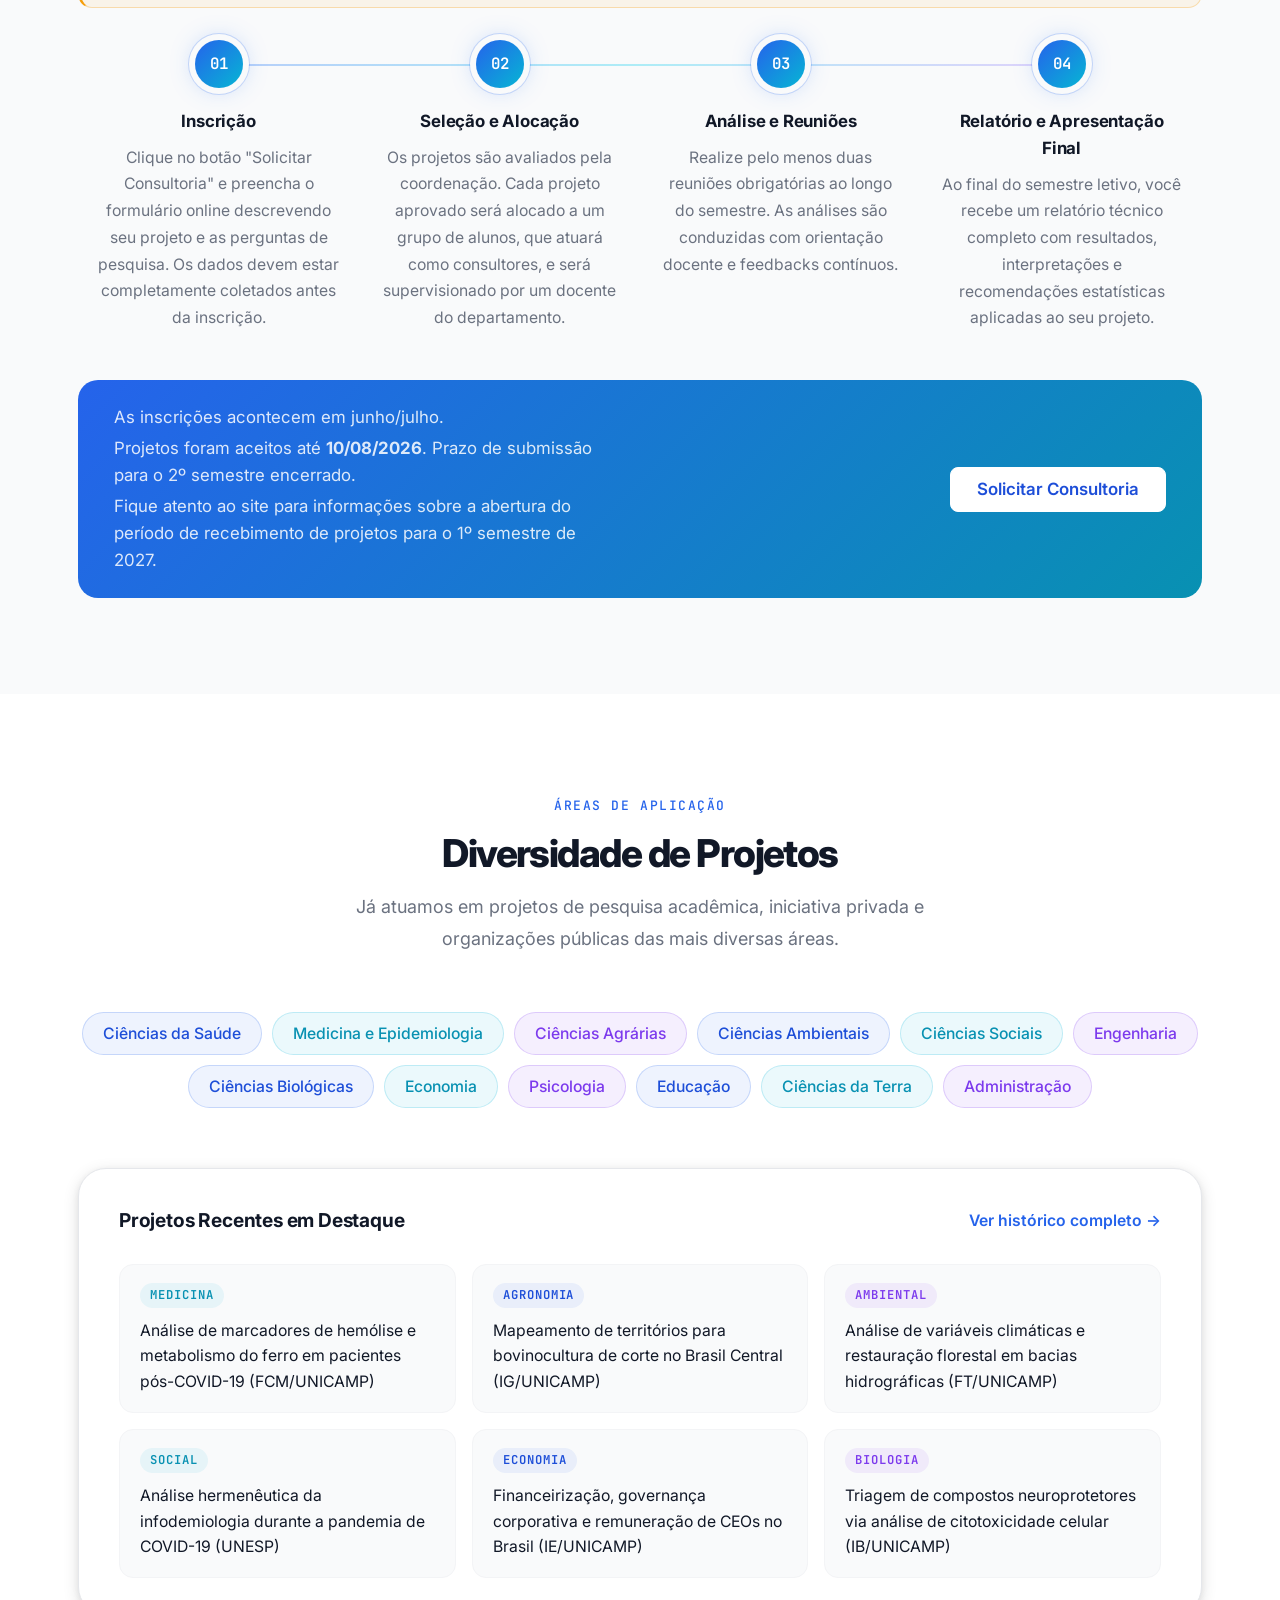
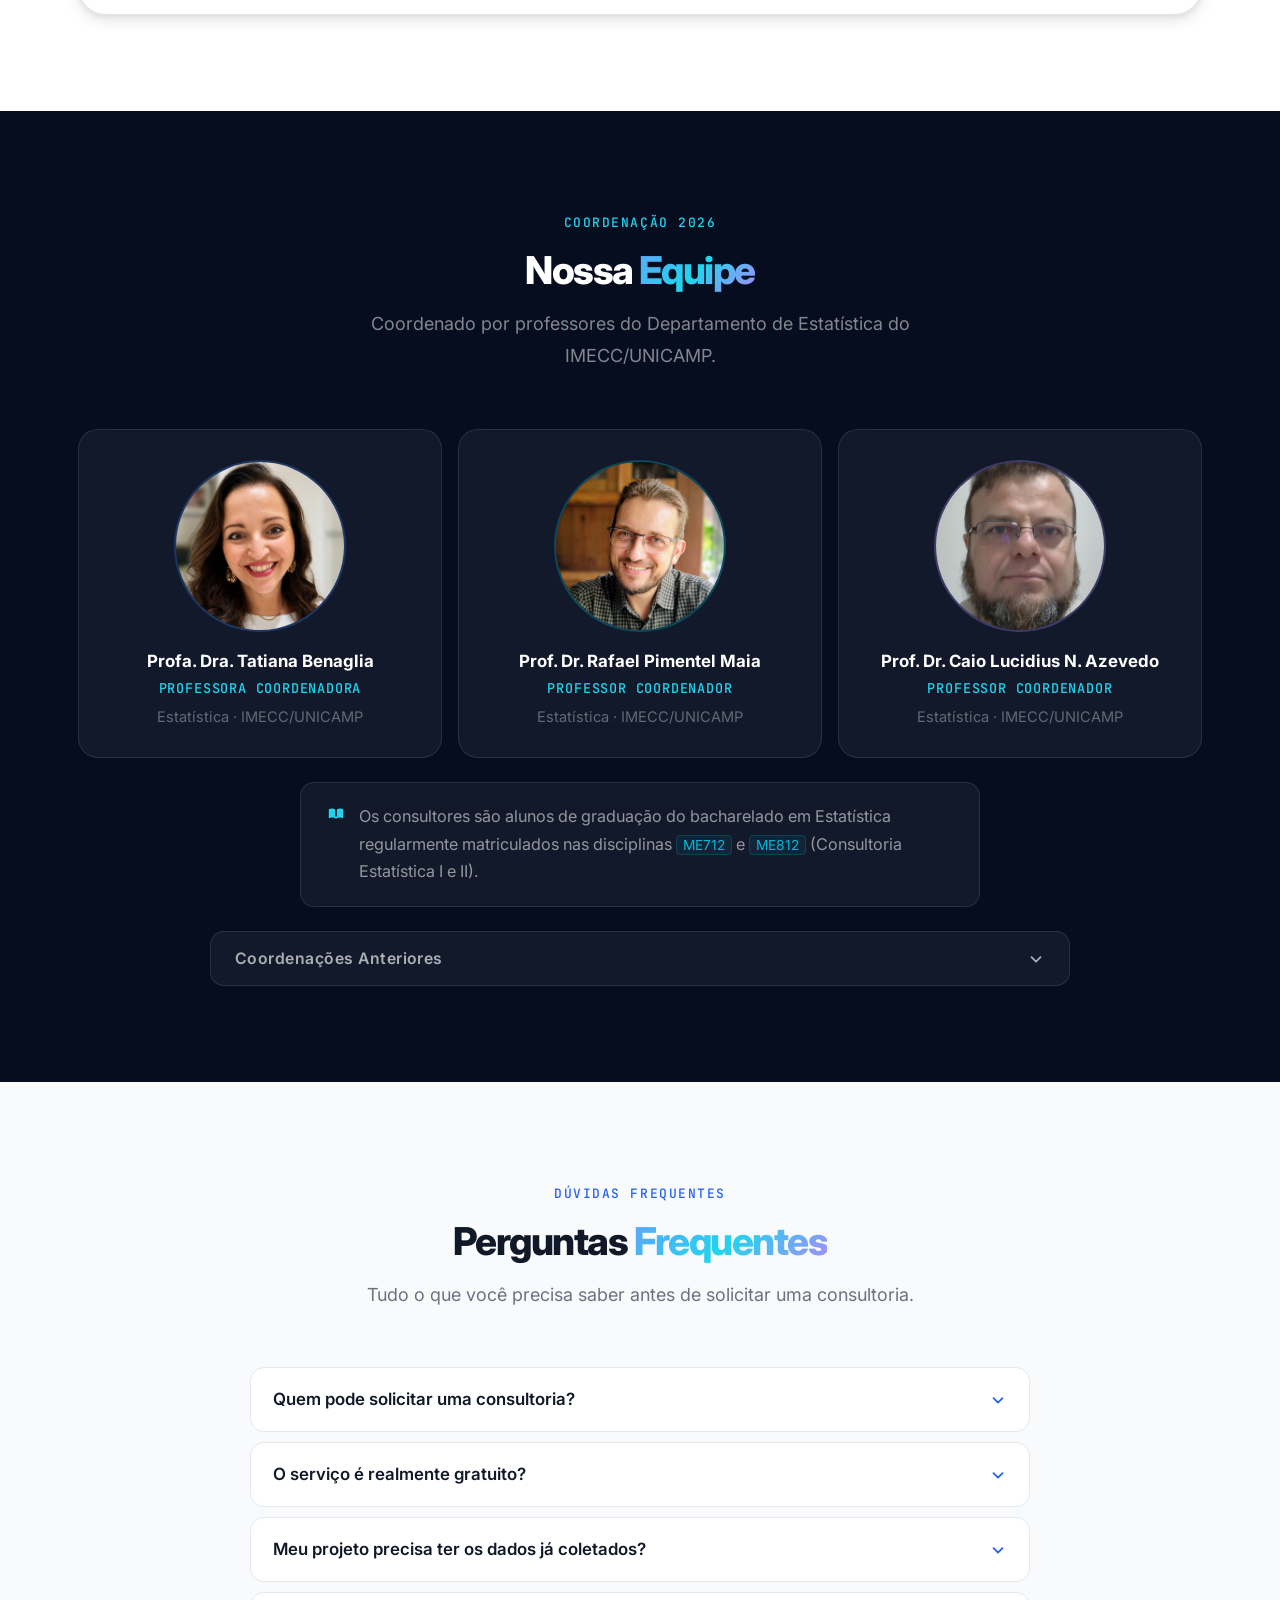
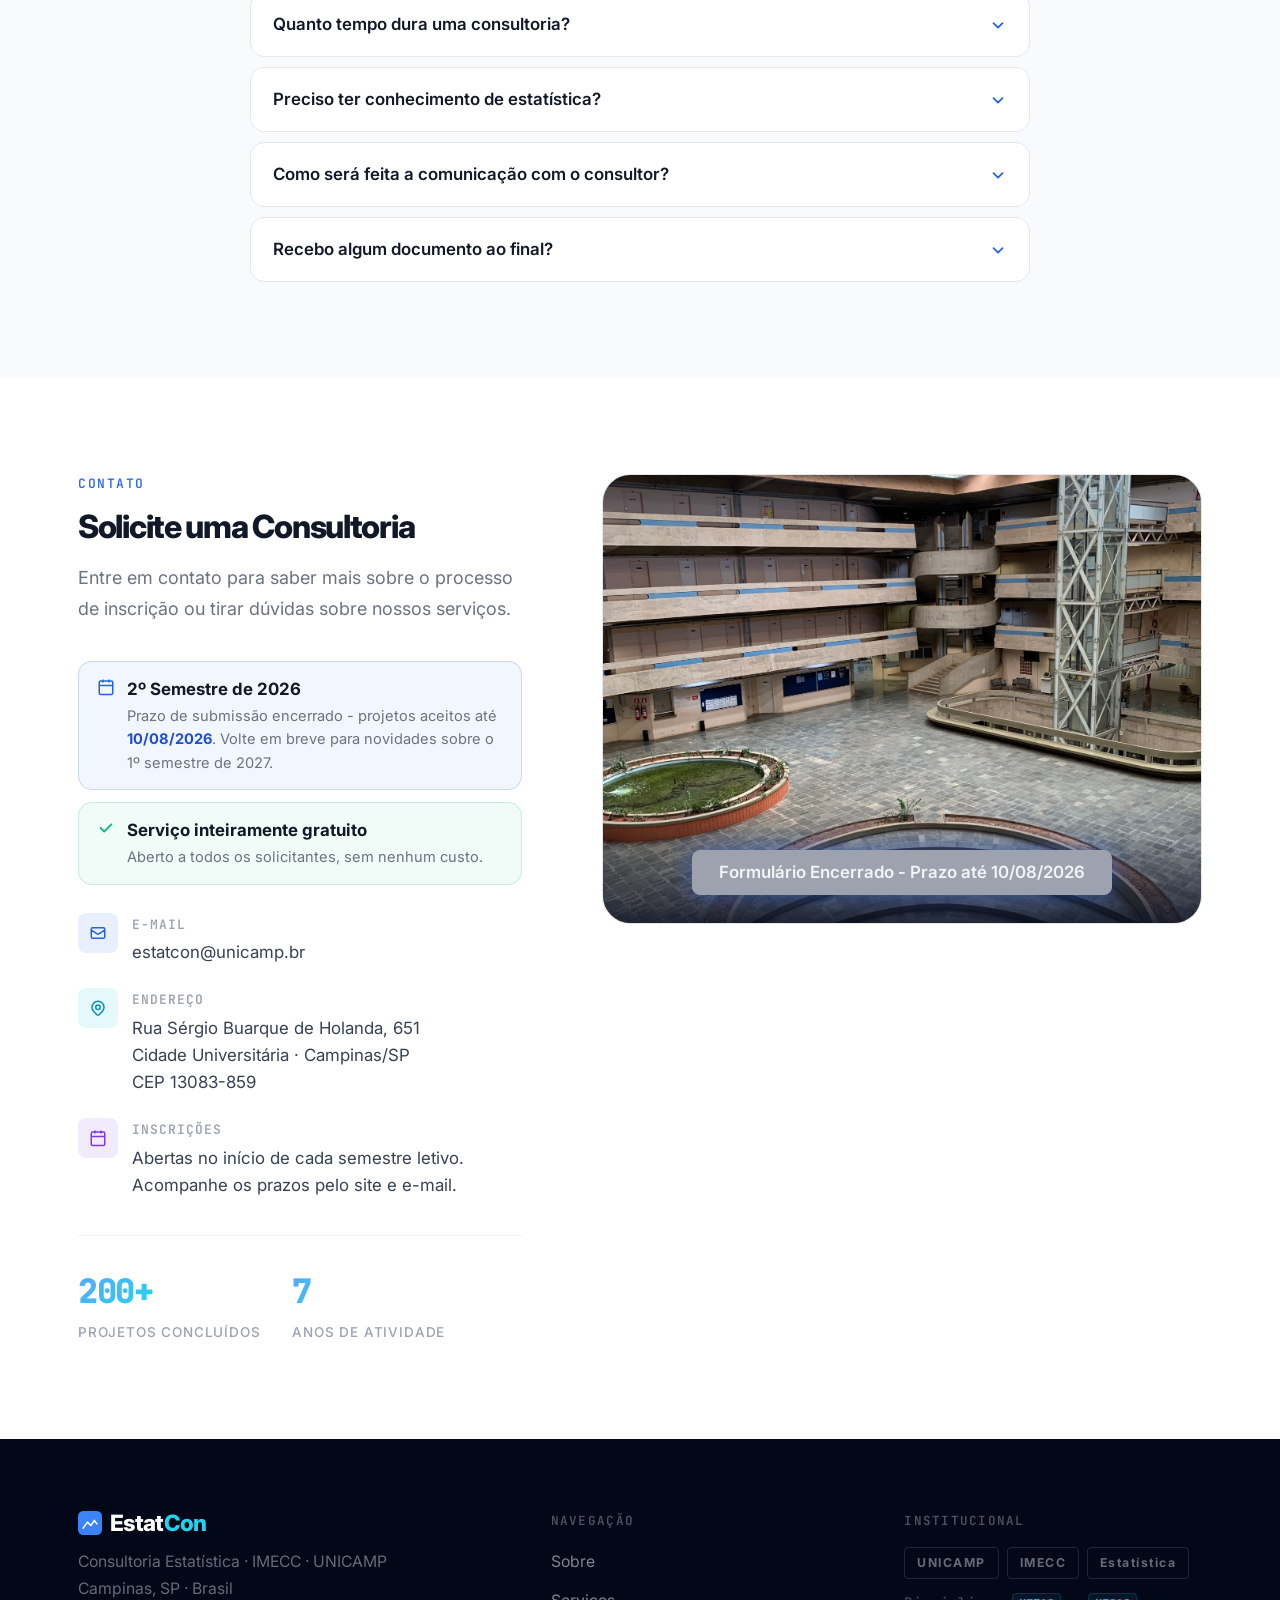
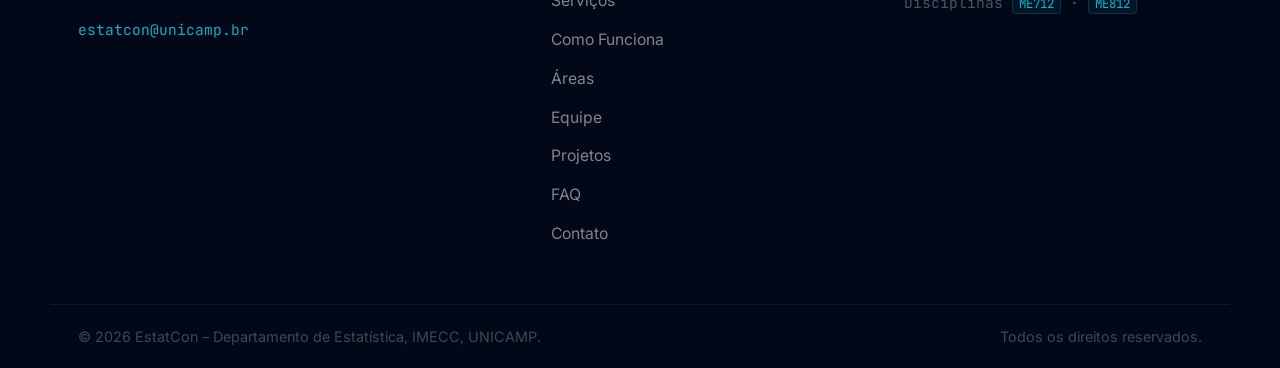
==== commit c114c783: "atualizacao de informacoes, pois o prazo de 10/ago ja havia terminado e o site continuava recebendo " ====
--- a/index.html
+++ b/index.html
@@ -47,16 +47,15 @@
   <main id="main-content">
 
     <!-- INSCRIPTION BANNER — toggle via INSCRICOES_ABERTAS em main.js -->
-    <div class="inscricao-banner" id="inscricao-banner" role="status" aria-label="Período de inscrições aberto" hidden>
+    <div class="inscricao-banner" id="inscricao-banner" role="status" aria-label="Prazo de submissão encerrado" hidden>
       <div class="container inscricao-inner">
         <div class="inscricao-icon" aria-hidden="true">
           <svg viewBox="0 0 24 24" fill="none" stroke="currentColor" stroke-width="2"><rect x="3" y="4" width="18" height="18" rx="2"/><path d="M16 2v4M8 2v4M3 10h18"/></svg>
         </div>
         <div class="inscricao-text">
           <strong>Inscrições para o 2º Semestre de 2026</strong>
-          <span>Período aberto - envie sua proposta até <strong>10/08/2026</strong>. <span class="extended-tag">Prazo estendido</span></span>
-        </div>
-        <a href="#contato" class="btn btn-sm inscricao-cta">Solicitar Agora</a>
+          <span>Prazo de submissão encerrado - projetos foram aceitos até <strong>10/08/2026</strong>. Volte em breve para informações sobre o 1º Semestre de 2027.</span>
+        </div>
         <button class="inscricao-close" id="inscricao-close" aria-label="Fechar aviso">
           <svg viewBox="0 0 20 20" fill="currentColor" aria-hidden="true"><path fill-rule="evenodd" d="M4.293 4.293a1 1 0 011.414 0L10 8.586l4.293-4.293a1 1 0 111.414 1.414L11.414 10l4.293 4.293a1 1 0 01-1.414 1.414L10 11.414l-4.293 4.293a1 1 0 01-1.414-1.414L8.586 10 4.293 5.707a1 1 0 010-1.414z" clip-rule="evenodd"/></svg>
         </button>
@@ -484,7 +483,8 @@
         <div class="process-cta reveal">
           <div class="process-cta-text">
             <p>As inscrições acontecem em junho/julho.</p>
-            <p>O prazo para submissões segue até <strong>10/08/2026</strong>. <span class="extended-tag">Prazo estendido</span></p>
+            <p>Projetos foram aceitos até <strong>10/08/2026</strong>. Prazo de submissão para o 2º semestre encerrado.</p>
+            <p>Fique atento ao site para informações sobre a abertura do período de recebimento de projetos para o 1º semestre de 2027.</p>
           </div>
           <a href="#contato" class="btn btn-primary">Solicitar Consultoria</a>
         </div>
@@ -721,7 +721,7 @@
               <svg aria-hidden="true" viewBox="0 0 24 24" fill="none" stroke="currentColor" stroke-width="2"><rect x="3" y="4" width="18" height="18" rx="2"/><path d="M16 2v4M8 2v4M3 10h18"/></svg>
               <div>
                 <strong>2º Semestre de 2026</strong>
-                <span>Inscrições abertas até <strong>10/08/2026</strong> <span class="extended-tag">Prazo estendido</span></span>
+                <span>Prazo de submissão encerrado - projetos aceitos até <strong>10/08/2026</strong>. Volte em breve para novidades sobre o 1º semestre de 2027.</span>
               </div>
             </div>
 
@@ -792,16 +792,14 @@
                 <span>IMECC/UNICAMP</span>
               </div>
               <div class="contact-photo-overlay">
-                <a
-                  href="https://forms.gle/qujqcLEpjRrgBuqF6"
-                  target="_blank"
-                  rel="noopener noreferrer"
-                  class="btn btn-primary"
-                  aria-label="Acessar formulário de inscrição no Google Forms (abre em nova aba)"
+                <span
+                  class="btn btn-primary btn-disabled"
+                  role="button"
+                  aria-disabled="true"
+                  title="Prazo de submissão encerrado - projetos foram aceitos até 10/08/2026"
                 >
-                  Acessar Formulário de Inscrição
-                  <svg aria-hidden="true" viewBox="0 0 20 20" fill="currentColor"><path fill-rule="evenodd" d="M10.293 3.293a1 1 0 011.414 0l6 6a1 1 0 010 1.414l-6 6a1 1 0 01-1.414-1.414L14.586 11H3a1 1 0 110-2h11.586l-4.293-4.293a1 1 0 010-1.414z" clip-rule="evenodd"/></svg>
-                </a>
+                  Formulário Encerrado - Prazo até 10/08/2026
+                </span>
               </div>
             </div>
           </div>
--- a/style.css
+++ b/style.css
@@ -456,6 +456,14 @@
   background: var(--blue-600);
   color: var(--white);
   transform: translateY(-1px);
+}
+.btn-disabled {
+  background: var(--gray-400, #9ca3af);
+  border-color: var(--gray-400, #9ca3af);
+  color: var(--gray-100, #f3f4f6);
+  box-shadow: none;
+  cursor: not-allowed;
+  pointer-events: none;
 }
 .btn-sm { padding: 9px 18px; font-size: .875rem; }
 .btn-full { width: 100%; justify-content: center; }
